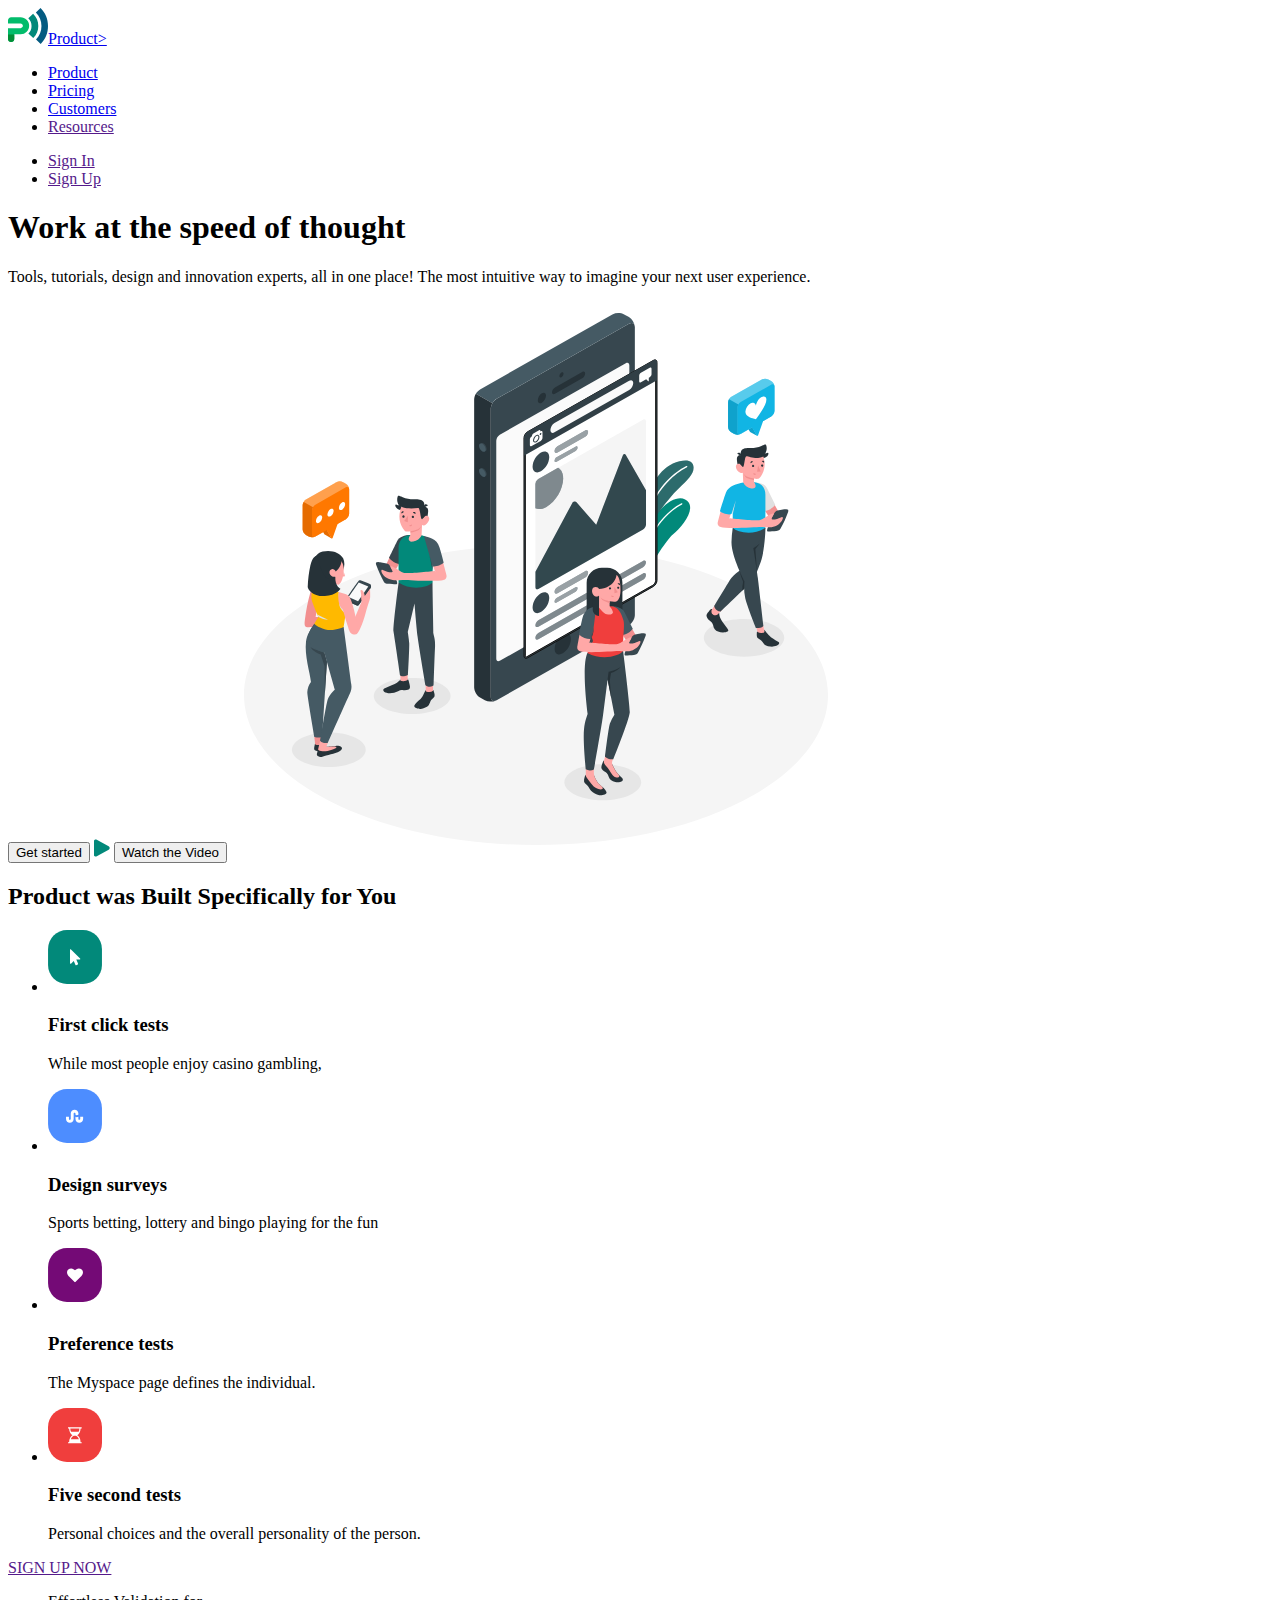
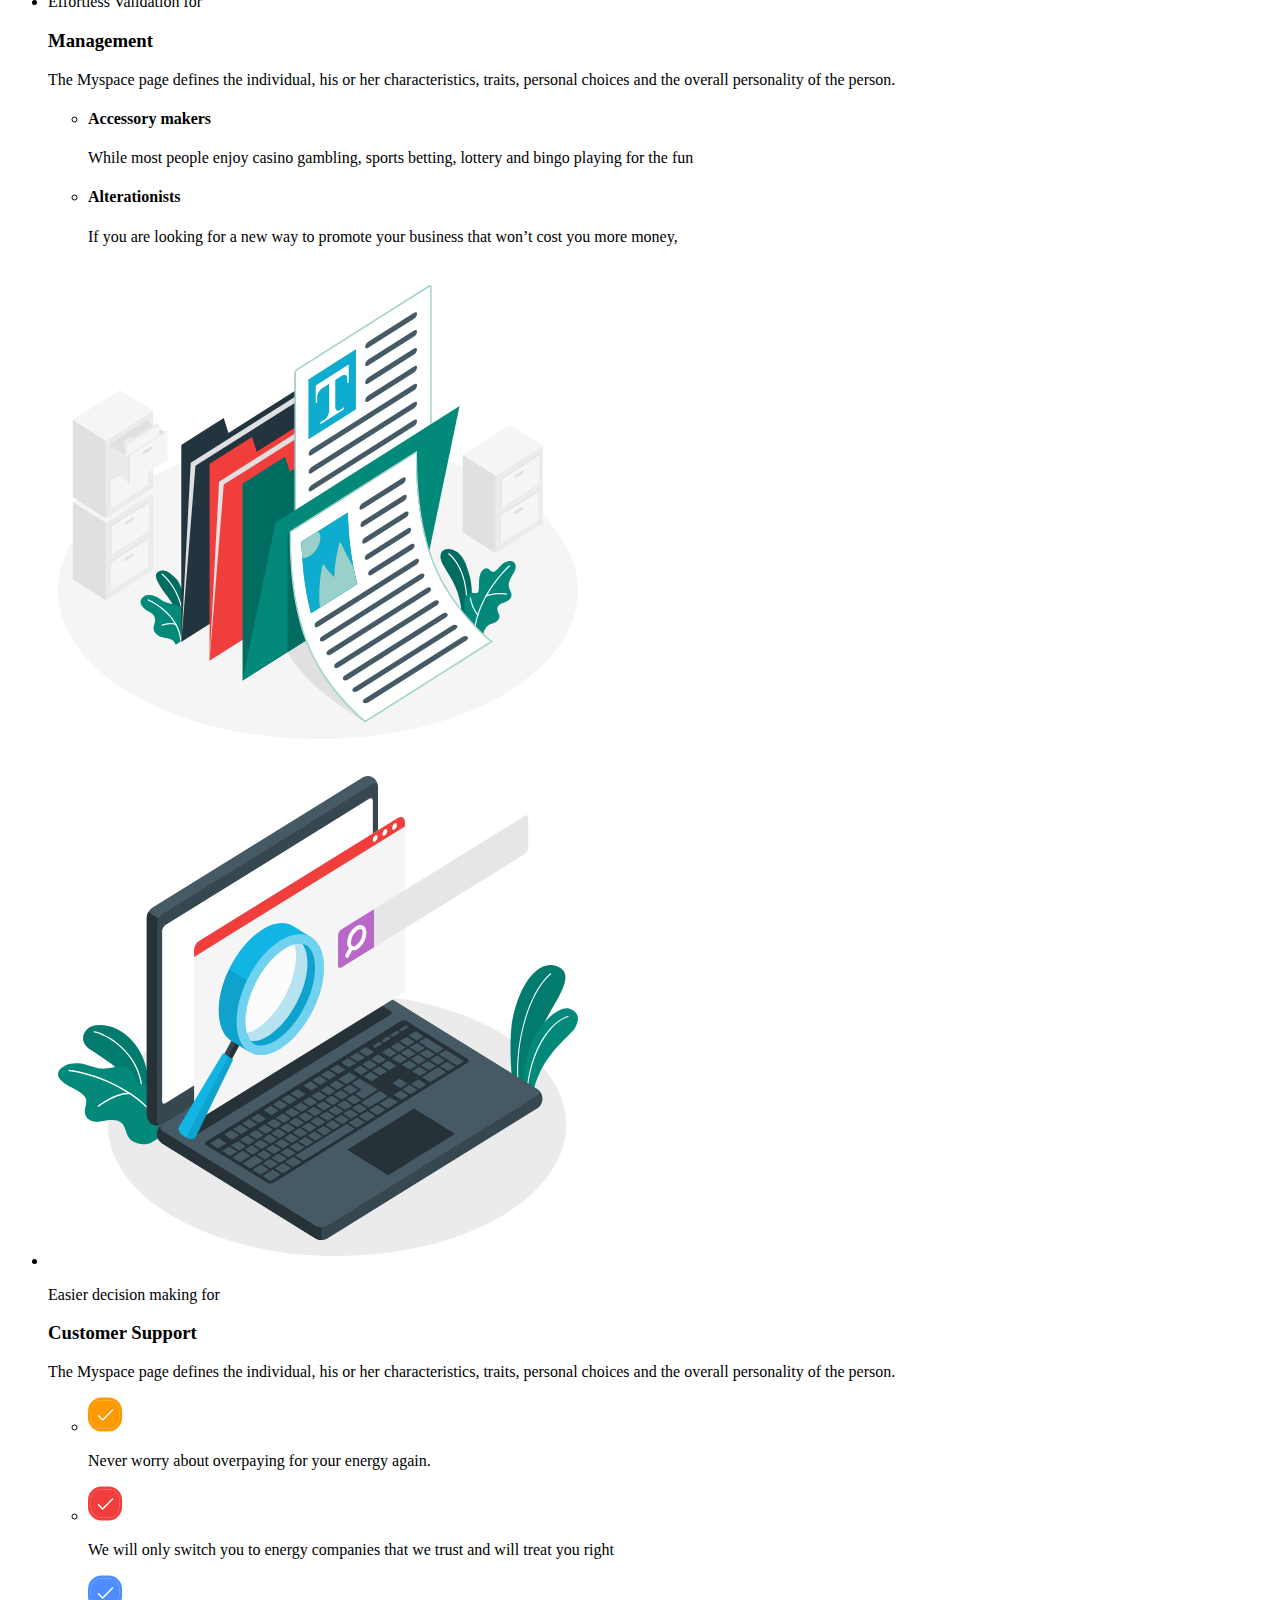
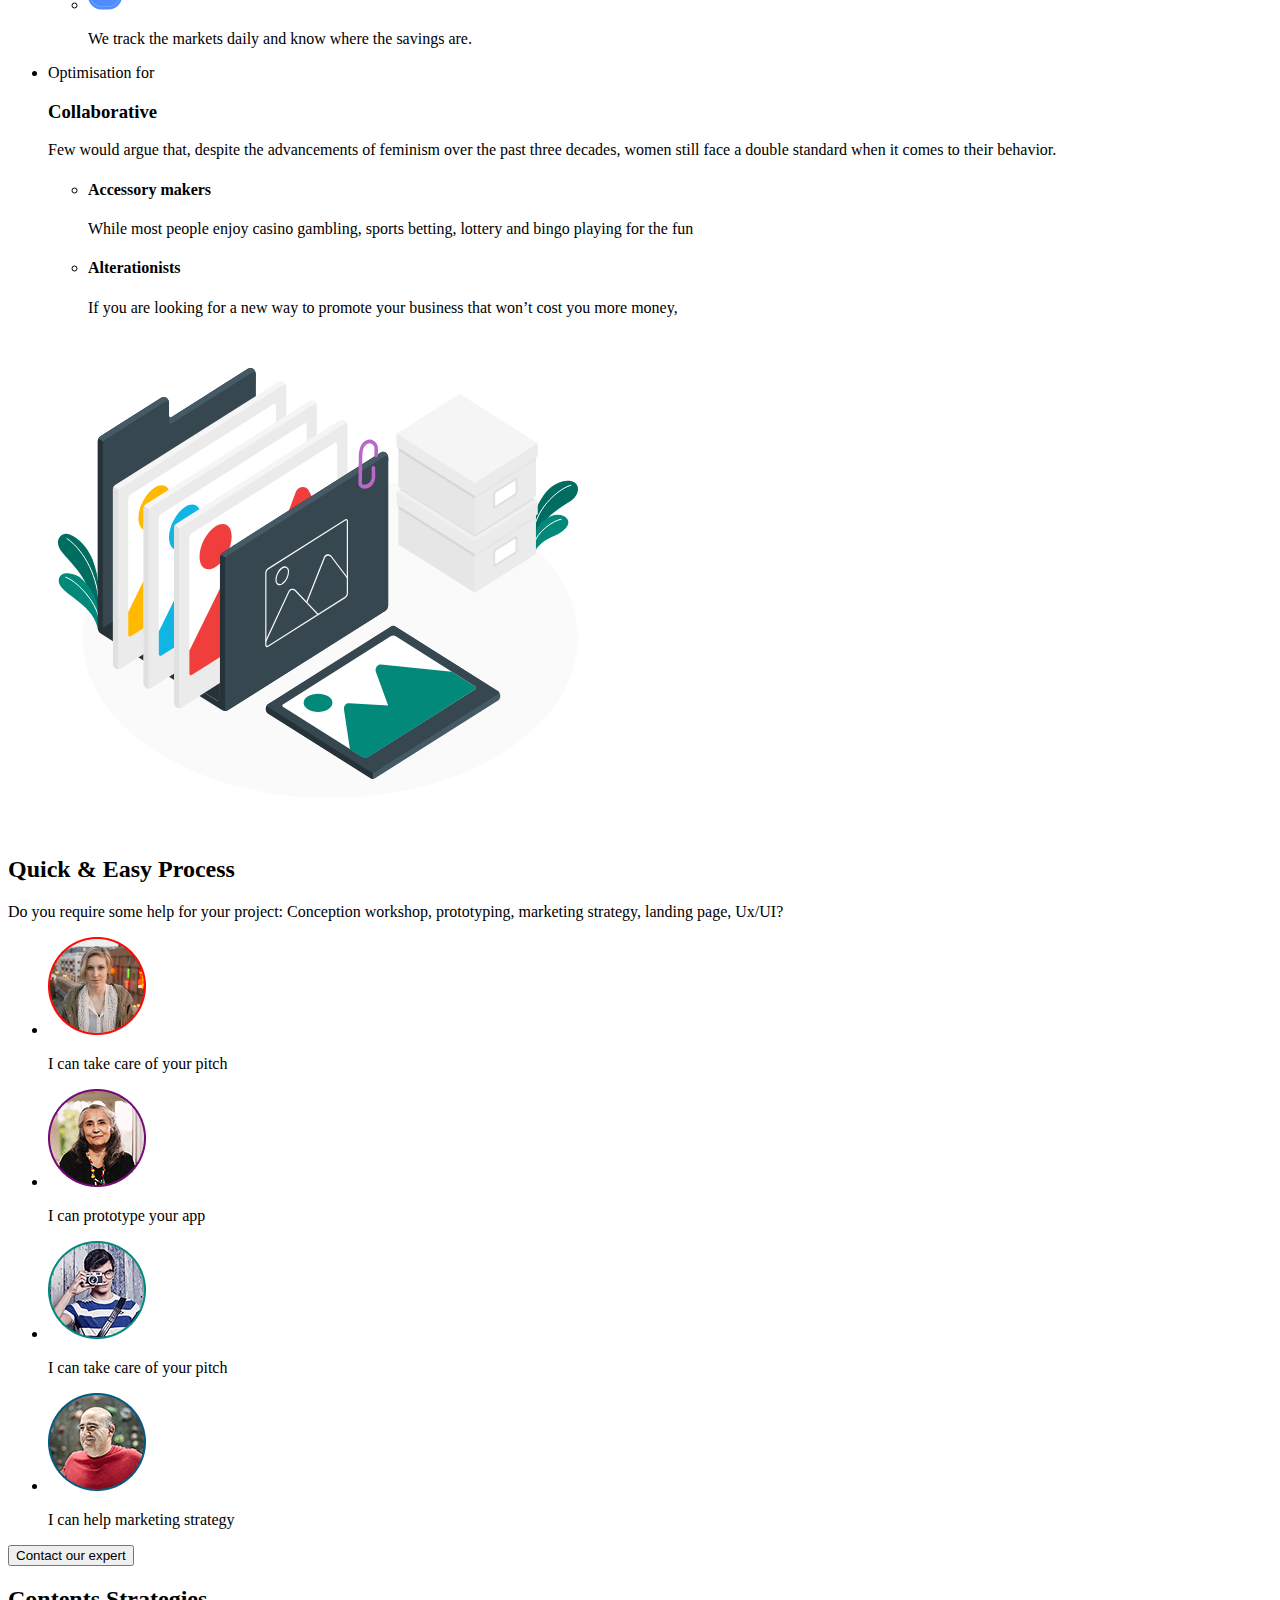
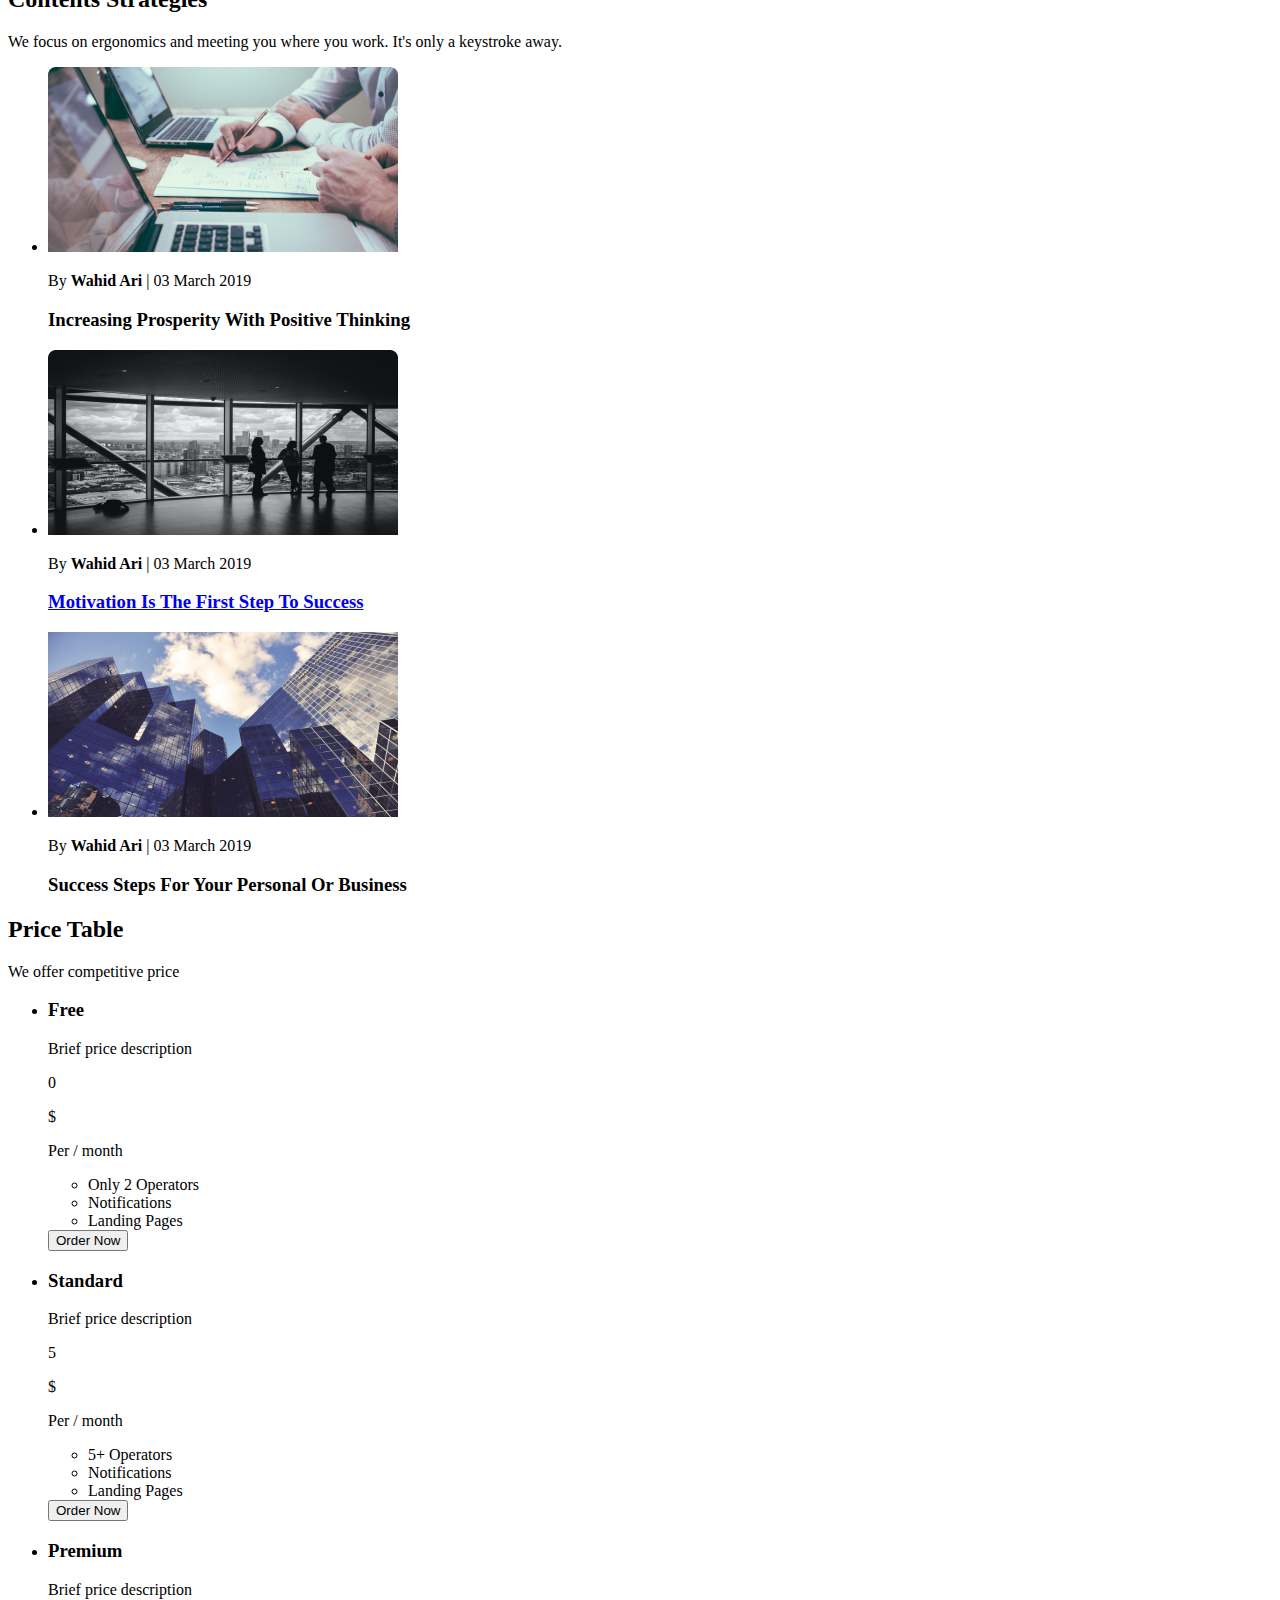
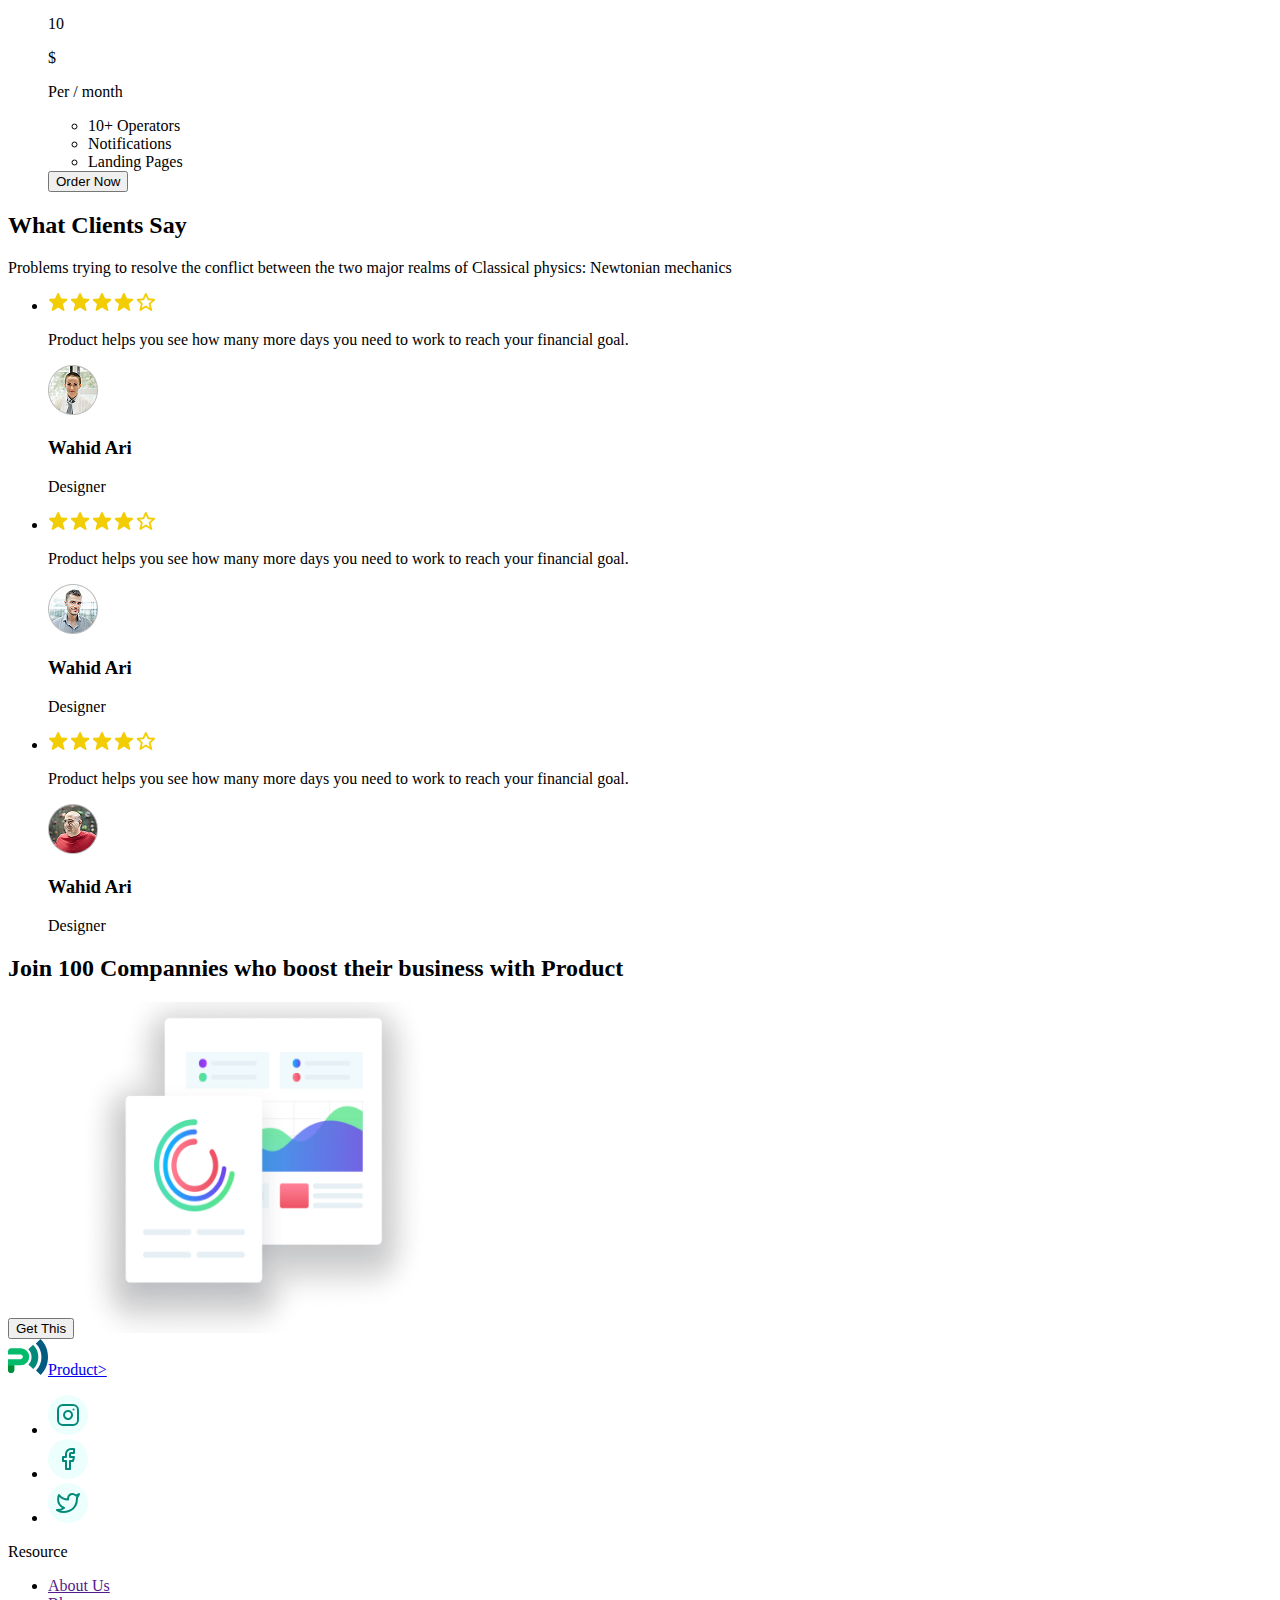
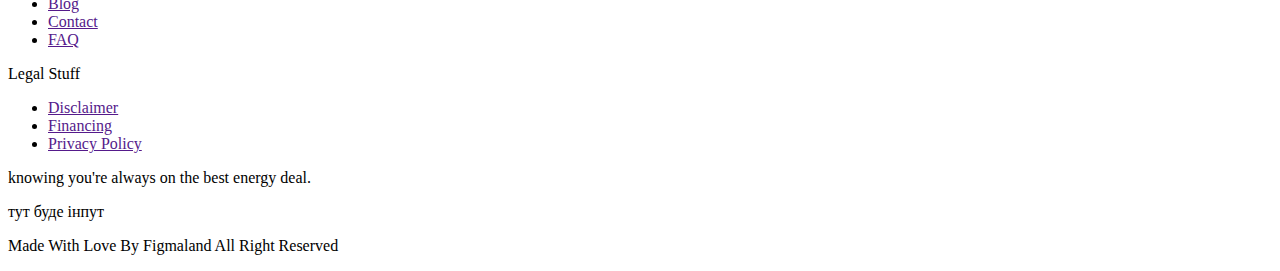
==== index.html @ ccc6833f "page 2" ====
<!DOCTYPE html>
<html lang="en">
<head>
    <meta charset="UTF-8">
    <meta name="viewport" content="width=device-width, initial-scale=1.0">
    <title>Business promotion - Product</title>
</head>
<body>
    <header>
        <nav>
            <a href="index.html">
                <img src="./logo/logo.svg" alt="logo" width="40" height="36">Product>
            </a>
            <ul>
                <li><a href="index.html">Product</a></li>
                <li><a href="./pricing.html" target="_blank">Pricing</a></li>
                <li><a href="./customers.html" target="_blank">Customers</a></li>
                <li><a href="">Resources</a></li>
            </ul>
            
        </nav>
        <ul>
            <li><a href="">Sign In</a></li>
            <li><a href="">Sign Up</a></li>
        </ul>
    </header>

    <main>
        <!--#region section 1 hero -->
        <section>
            <h1 class="page-title">Work at the speed of thought</h1>
            <p>Tools, tutorials, design and innovation experts, all in one place! The most intuitive way to imagine your next user experience.</p>
            <button>Get started</button>
            <img src="./logo/Triangle video.svg" alt="Triangle video">
            <button>Watch the Video</button>
            <img src="./images/hero-img.svg" alt="hero-img" width="610" height="555">
        </section>
        <!--#endregion section 1 hero -->

        <!--#region section 2 Product for you -->
        <section>
            <h2 class="section-title">Product was Built Specifically for You</h2>
            <ul>
                <li>
                    <img src="./logo/first click.svg" alt="first click logo" width="54" height="61.89">
                    <h3>First click tests</h3>
                    <p>While most people enjoy casino gambling,</p>
                </li>
                <li>
                    <img src="./logo/Design surveys.svg" alt="Design surveys logo" width="54" height="61.89">
                    <h3>Design surveys</h3>
                    <p>Sports betting, lottery and bingo playing for the fun</p>
                </li>
                <li>
                    <img src="./logo/Preference tests.svg" alt="Preference tests logo" width="54" height="61.89">
                    <h3>Preference tests</h3>
                    <p>The Myspace page defines the individual.</p>
                </li>
                <li>
                    <img src="./logo/Five second tests.svg" alt="Five second tests logo" width="54" height="54">
                    <h3>Five second tests</h3>
                    <p>Personal choices and the overall personality of the person.</p>
                </li>
            </ul>
            <a href="">SIGN UP NOW</a>
        </section>
        <!--#endregion section 2 Product for you -->

        <!--#region section 3 benefits -->
        <section>
            <h2 hidden>benefits</h2>
            <ul>
                <li>
                    <p>Effortless Validation for</p>
                    <h3 class="subsection-title">Management</h3>
                    <p>The Myspace page defines the individual, his or her characteristics, traits, personal choices and the overall
                    personality of the person.</p>
                    <ul>
                        <li>
                            <h4>Accessory makers</h4>
                            <p>While most people enjoy casino gambling, sports betting, lottery and bingo playing for the fun</p>
                        </li>
                        <li>
                            <h4>Alterationists</h4>
                            <p>If you are looking for a new way to promote your business that won’t cost you more money,</p>
                        </li>                        
                    </ul>               
                    
                    <img src="./images/management-img.svg" alt="management" width="540" height="500">
                </li>

                <li>
                    <img src="./images/support-img.svg" alt="support" width="540" height="500">
                    <p>Easier decision making for</p>
                    <h3 class="subsection-title">Customer Support</h3>
                    <p>The Myspace page defines the individual, his or her characteristics, traits, personal choices and the overall
                    personality of the person.</p>
                    <ul>
                        <li>
                            <img src="./logo/Rectangle yellow.svg" alt="point yellow" width="35" height="35">
                            <p>Never worry about overpaying for your energy again.</p>
                        </li>
                        <li>
                            <img src="./logo/Rectangle red.svg" alt="point red" width="35" height="35">
                            <p>We will only switch you to energy companies that we trust and will treat you right</p>
                        </li>
                        <li>
                            <img src="./logo/Rectangle blue.svg" alt="point blue" width="35" height="35">
                            <p>We track the markets daily and know where the savings are.</p>
                        </li>
                    </ul>

                </li>

                <li>
                    <p>Optimisation for</p>
                    <h3 class="subsection-title">Collaborative</h3>
                    <p>Few would argue that, despite the advancements of feminism over the past three decades, women still face a double
                    standard when it comes to their behavior.</p>
                    <ul>
                        <li>
                            <h4>Accessory makers</h4>
                            <p>While most people enjoy casino gambling, sports betting, lottery and bingo playing for the fun</p>
                        </li>
                        <li>
                            <h4>Alterationists</h4>
                            <p>If you are looking for a new way to promote your business that won’t cost you more money,</p>
                        </li>
                    </ul>
                    <img src="./images/collaboration-img.svg" alt="collaboration" width="540" height="500">
                </li>
            </ul>
        </section>
        <!--#endregion section 3 benefits -->

        <!--#region section 4 Quick & Easy Process -->         
        <section>
            <h2 class="section-title">Quick & Easy Process</h2>
            <p>Do you require some help for your project: Conception workshop, prototyping, marketing strategy, landing page, Ux/UI?</p>
            <ul>
                <li>
                    <img src="./images/avatar1.png" alt="avatar1" width="98" height="98">
                    <p>I can take care of your pitch</p>
                <li>
                    <img src="./images/avatar2.png" alt="avatar2" width="98" height="98">
                    <p>I can prototype your app</p>
                <li>
                    <img src="./images/avatar3.png" alt="avatar3" width="98" height="98">
                    <p>I can take care of your pitch</p>
                <li>
                    <img src="./images/avatar4.png" alt="avatar4" width="98" height="98">
                    <p>I can help marketing strategy</p>
            </ul>
            <button type="button">Contact our expert</button>
        </section>
        <!--#endregion section 4 Quick & Easy Process -->

        <!--#region section 5 Contents Strategies -->
        <section>
            <h2 class="section-title">Contents Strategies</h2>
            <p>We focus on ergonomics and meeting you where you work. It's only a keystroke away.</p>
            <ul>
                <li>
                    <img src="./images/Contents Strategies1.png" alt="Contents Strategies1" width="350" height="185">
                    <p>
                        By <b>Wahid Ari</b> | 03 March 2019
                    </p>
                    <h3>Increasing Prosperity With Positive Thinking</h3>
                </li>
                <li>
                    <img src="./images/Contents Strategies2.png" alt="Contents Strategies2" width="350" height="185">
                    <p>
                        By <b>Wahid Ari</b> | 03 March 2019
                    </p>
                    <h3><a href="#">Motivation Is The First Step To Success</a></h3>
                </li>
                <li>
                    <img src="./images/Contents Strategies3.png" alt="Contents Strategies3" width="350" height="185">
                    <p>
                        By <b>Wahid Ari</b> | 03 March 2019
                    </p>
                    <h3>Success Steps For Your Personal Or Business</h3>
                </li>
            </ul>
        </section>
        <!--#endregion section 5 Contents Strategies -->

        <!--#region section 6 Price Table -->
        <section>
            <h2 class="section-title">Price Table</h2>
            <p>We offer competitive price</p>
            <ul>
                <li>
                    <h3>Free</h3>
                    <p>Brief price description</p>
                    <div>
                        <p>0</p> <p>$</p> <p>Per / month</p>
                    </div>
                    <ul>
                        <li>Only 2 Operators</li>
                        <li>Notifications</li>
                        <li>Landing Pages</li>
                    </ul>
                    <button type="button">Order Now</button>
                </li>
                <li>
                    <h3>Standard</h3>
                    <p>Brief price description</p>
                    <div>
                        <p>5</p>
                        <p>$</p>
                        <p>Per / month</p>
                    </div>
                    <ul>
                        <li>5+ Operators</li>
                        <li>Notifications</li>
                        <li>Landing Pages</li>
                    </ul>
                    <button type="button">Order Now</button>
                </li>
                <li>
                    <h3>Premium</h3>
                    <p>Brief price description</p>
                    <div>
                        <p>10</p>
                        <p>$</p>
                        <p>Per / month</p>
                    </div>
                    <ul>
                        <li>10+ Operators</li>
                        <li>Notifications</li>
                        <li>Landing Pages</li>
                    </ul>
                    <button type="button">Order Now</button>
                </li>
            </ul>
        </section>
        <!--#endregion section 6 Price Table -->

        <!--#region section 7 What Clients Say -->
        <section>
            <h2 class="section-title">What Clients Say</h2>
            <p>Problems trying to resolve the conflict between the two major realms of Classical physics: Newtonian mechanics</p>
            <ul>
                <li>
                    <img src="./logo/stars.svg" alt="stars" width="108" height="18">
                    <p>Product helps you see how many more days you need to work to reach your financial goal.</p>
                    <img src="./images/client1.png" alt="client1" width="50" height="50">
                    <h3>Wahid Ari</h3>
                    <p>Designer</p>
                </li>
                <li>
                    <img src="./logo/stars.svg" alt="stars" width="108" height="18">
                    <p>Product helps you see how many more days you need to work to reach your financial goal.</p>
                    <img src="./images/client2.png" alt="client2" width="50" height="50">
                    <h3>Wahid Ari</h3>
                    <p>Designer</p>
                </li>
                <li>
                    <img src="./logo/stars.svg" alt="stars" width="108" height="18">
                    <p>Product helps you see how many more days you need to work to reach your financial goal.</p>
                    <img src="./images/client3.png" alt="client3" width="50" height="50">
                    <h3>Wahid Ari</h3>
                    <p>Designer</p>
                </li>
            </ul>
        </section>
        <!--#endregion section 7 What Clients Say -->

        <!--#region section 8 Join 100 Compannies -->
        <section>
            <h2 class="section-8-title">Join 100 Compannies who boost their business with Product</h2>
            <button type="button">Get This</button>
            <img src="./images/Join-100-Compannies.png" alt="Join-100-Compannies" width="351" height="331">
        </section>
        <!--#endregion section 8 Join 100 Compannies -->

    </main>
       
    <footer>
        <a href="index.html">
            <img src="./logo/logo.svg" alt="logo" width="40" height="36">Product>
        </a>
        <ul>
            <li><a href="https://www.instagram.com/" target="_blank" rel="nofollow noopen noreferrer" aria-level="instagram"><img src="./logo/insta.svg" alt="instagram"></a></li>
            <li><a href="https://www.facebook.com/" target="_blank" rel="nofollow noopen noreferrer" aria-level="facebook"><img src="./logo/fb.svg" alt="facebook"></a></li>
            <li><a href="https://x.com/" target="_blank" rel="nofollow noopen noreferrer" aria-level="twitter"><img src="./logo/twit.svg" alt="twitter"></a></li>
        </ul>
        <nav>
            <p>Resource</p>
            <ul>
                <li><a href="">About Us</a></li>
                <li><a href="">Blog</a></li>
                <li><a href="">Contact</a></li>
                <li><a href="">FAQ</a></li>
            </ul>
            <p>Legal Stuff</p>
            <ul>
                <li><a href="">Disclaimer</a></li>
                <li><a href="">Financing</a></li>
                <li><a href="">Privacy Policy</a></li>                
            </ul>
        </nav>
        <p>knowing you're always on the best energy deal.</p>
        <form action="">
            тут буде інпут
            
        </form>
        
        <p>Made With Love By Figmaland All Right Reserved</p>
    </footer>
</body>
</html>
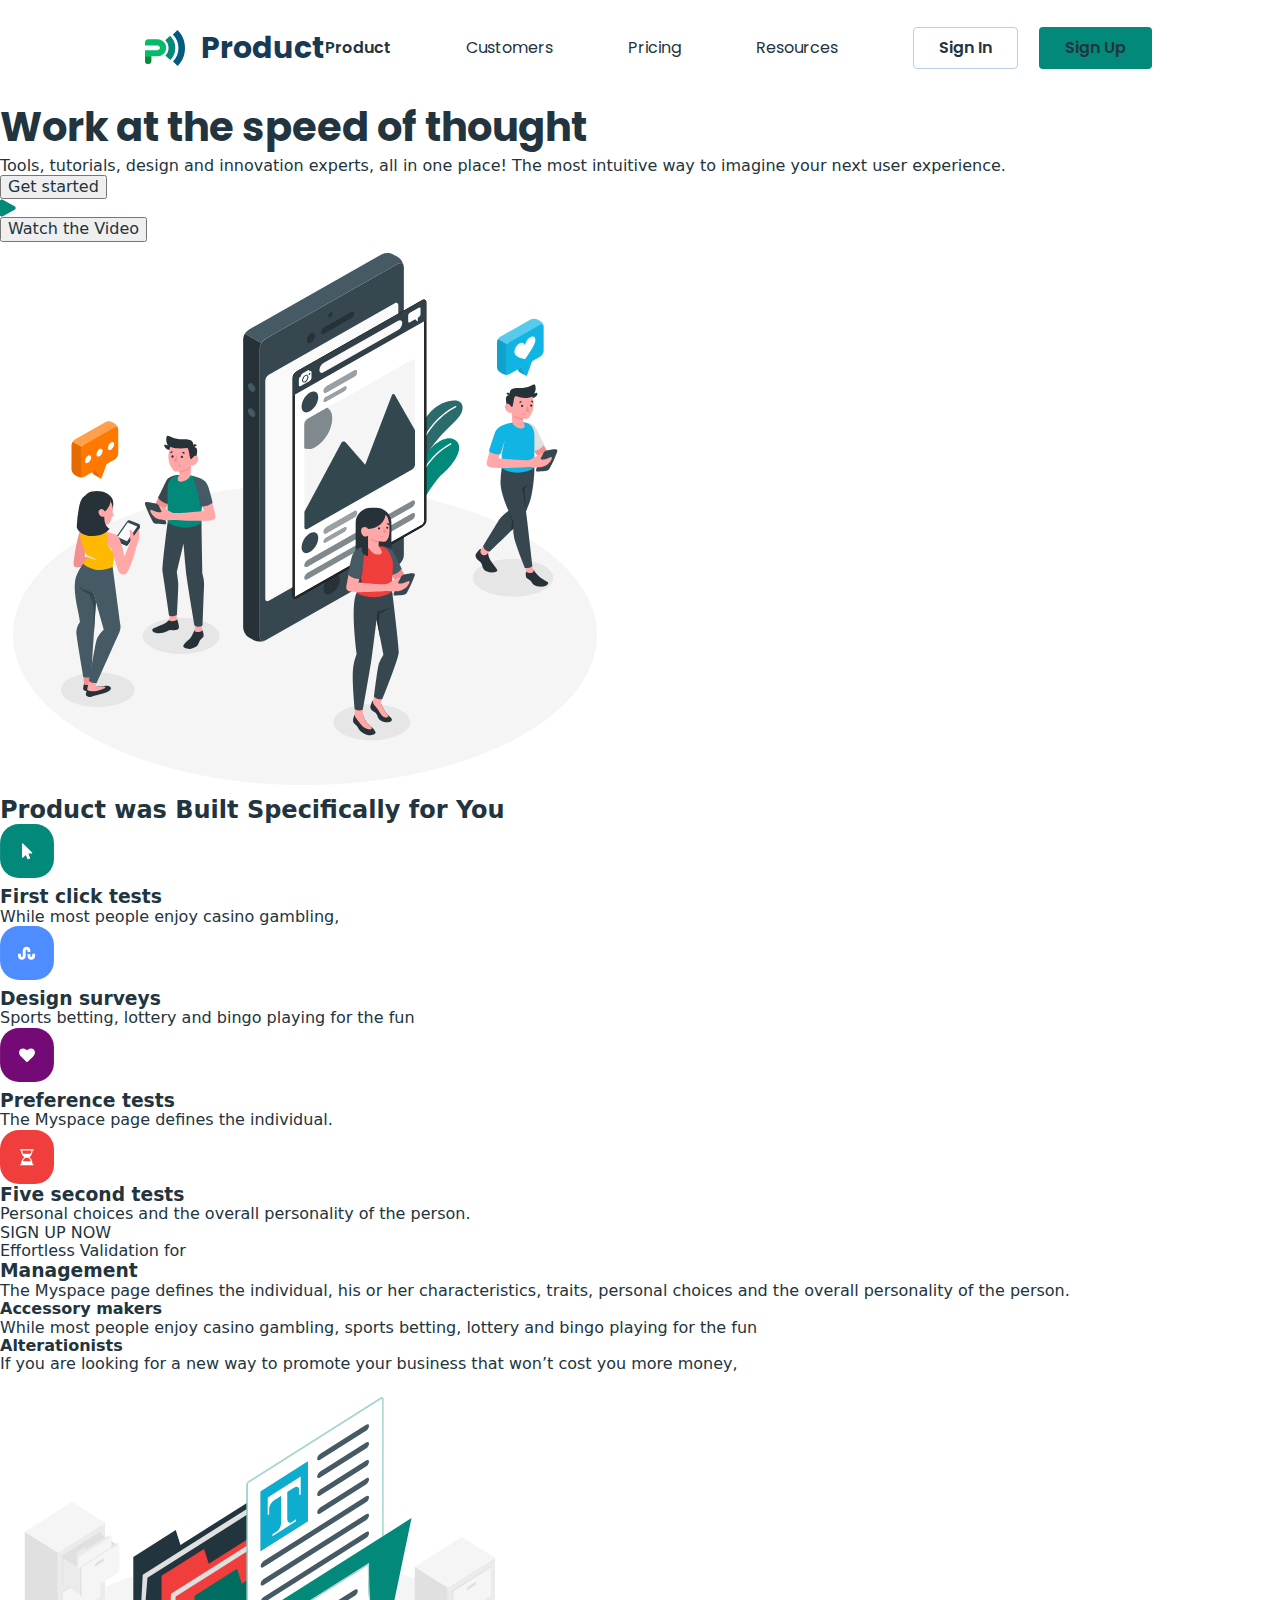
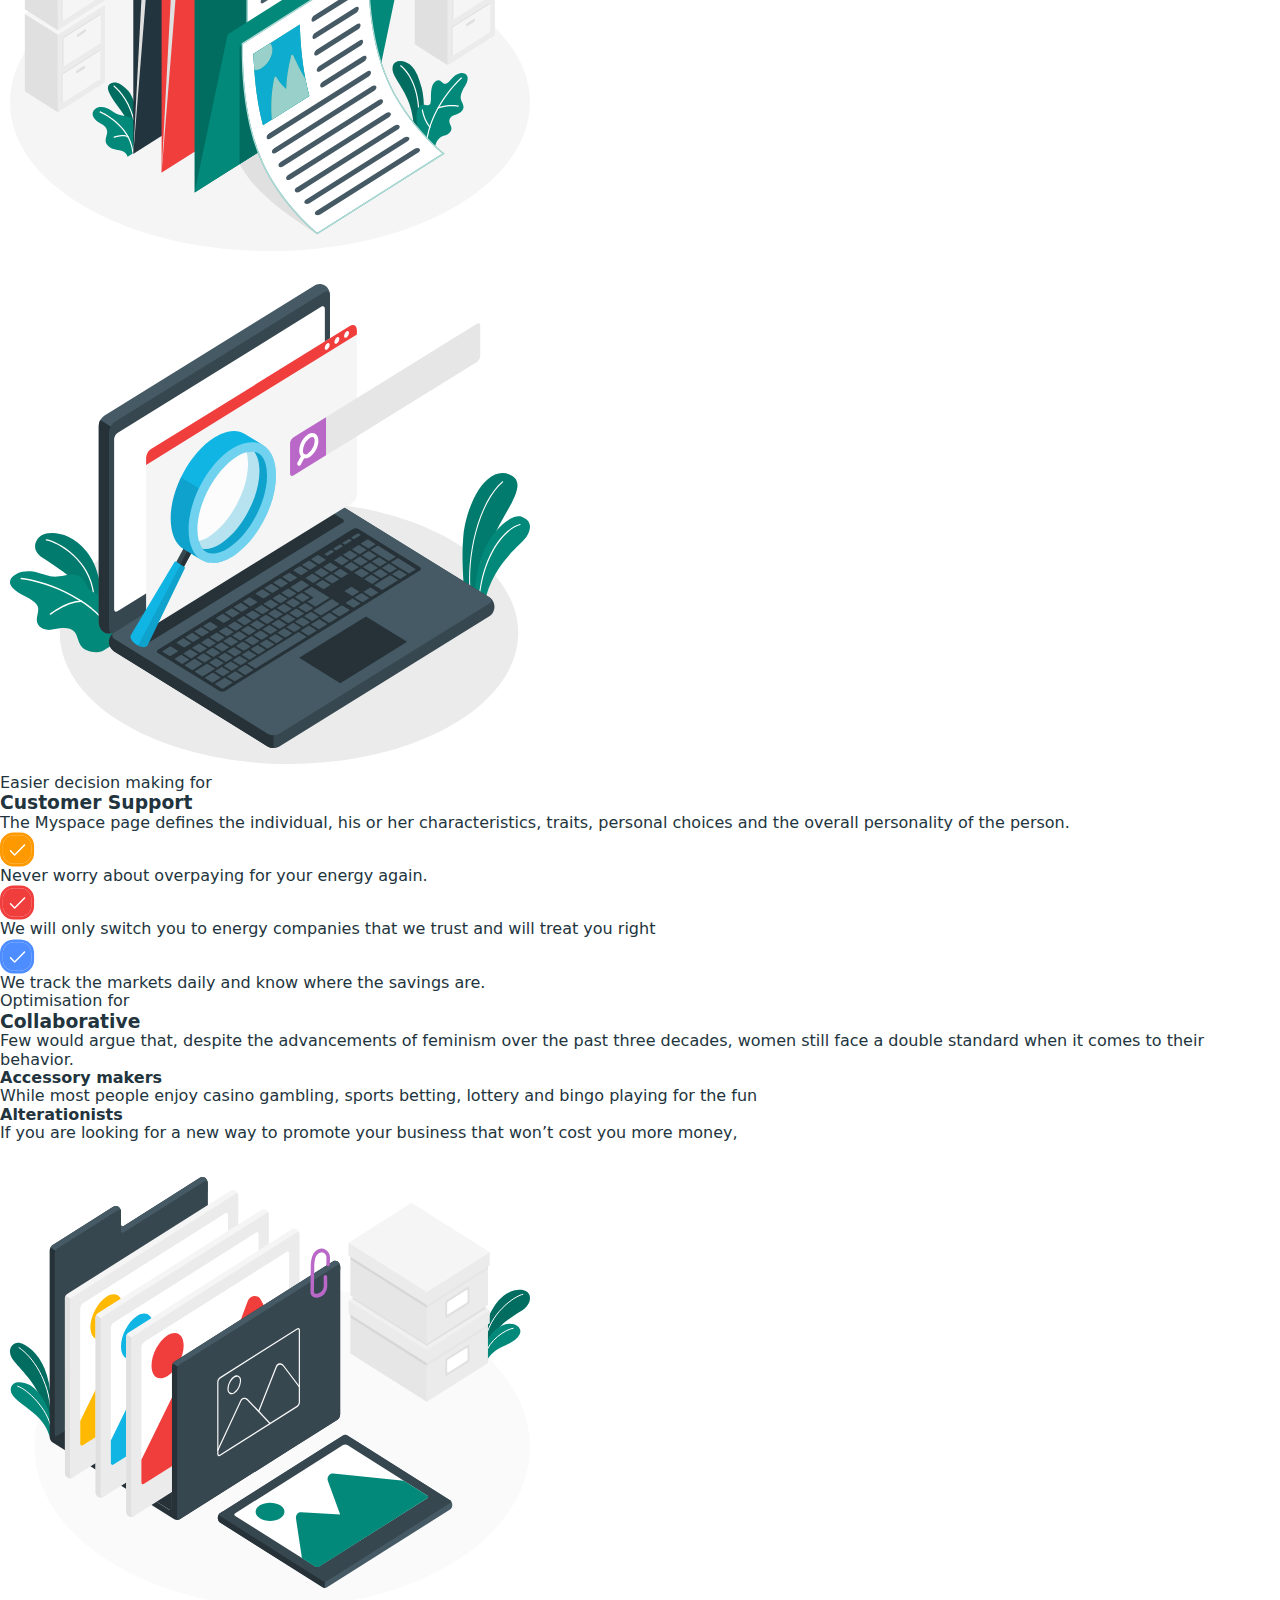
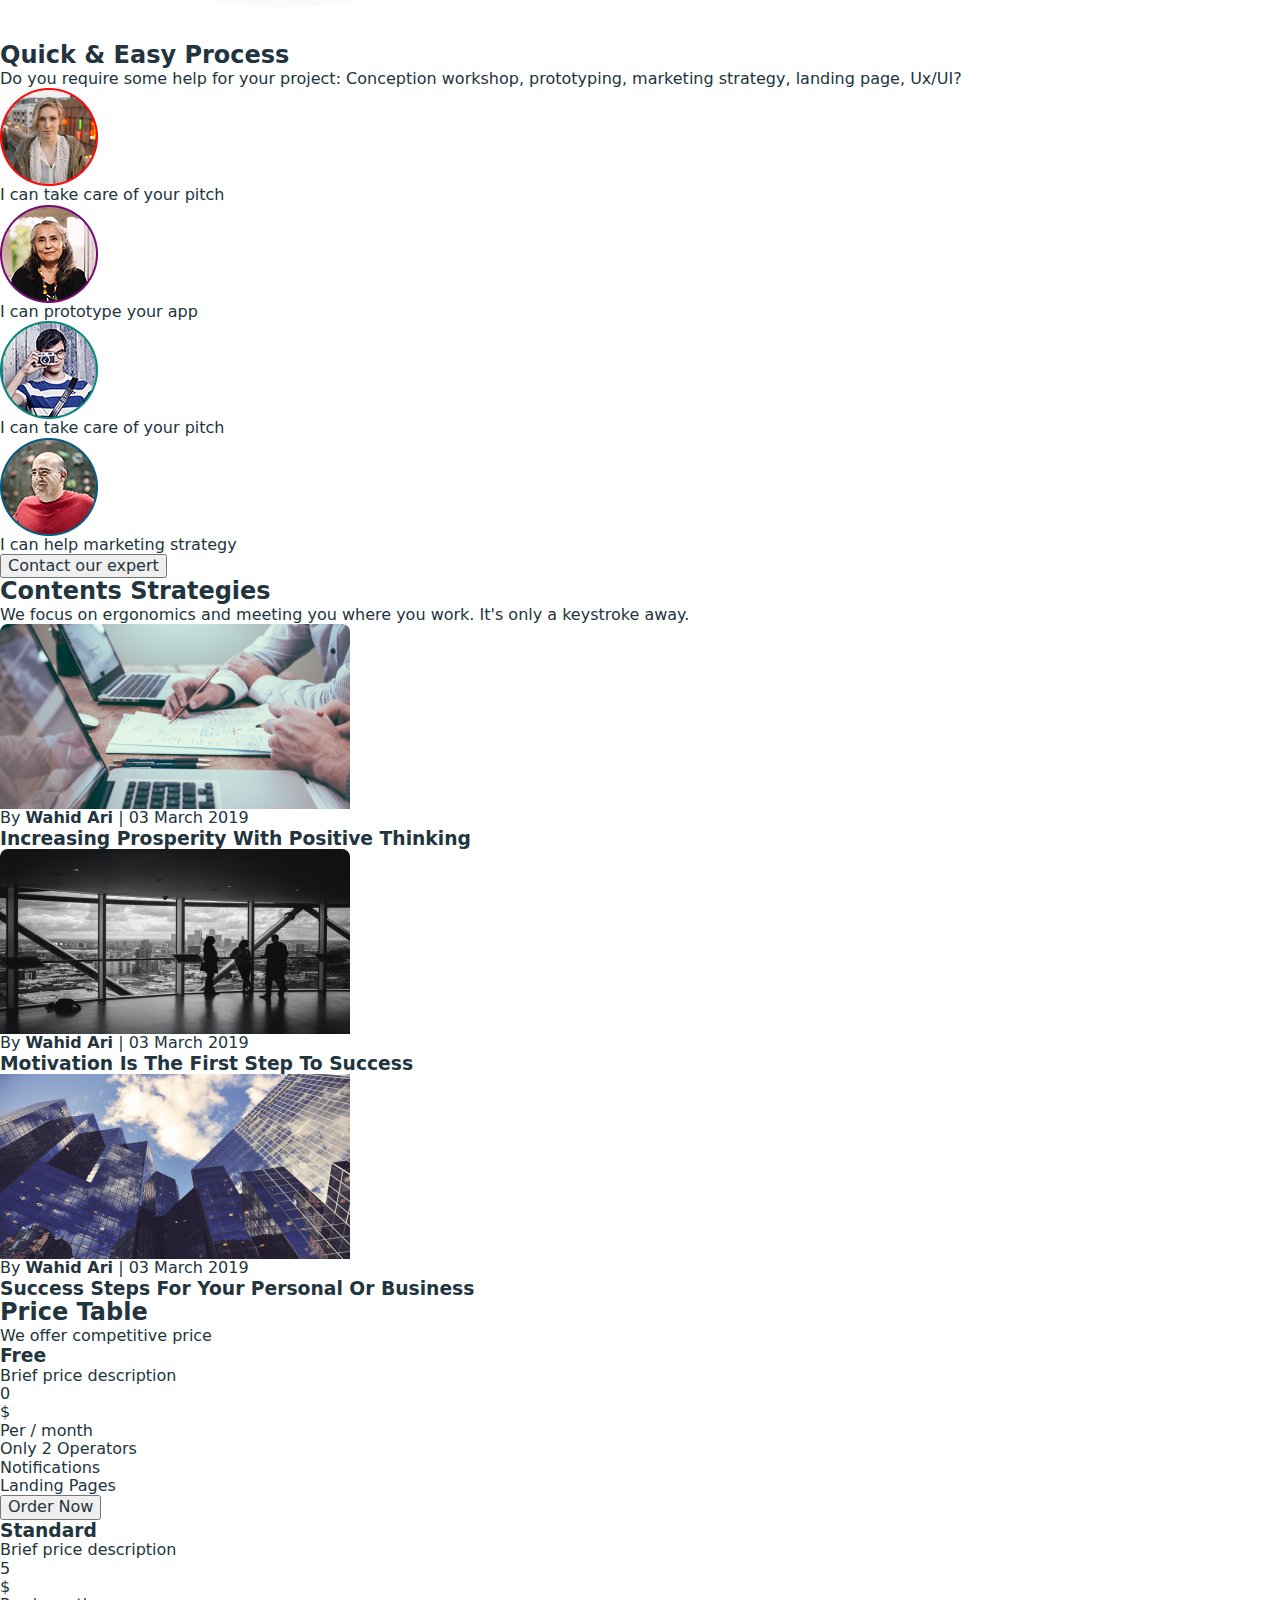
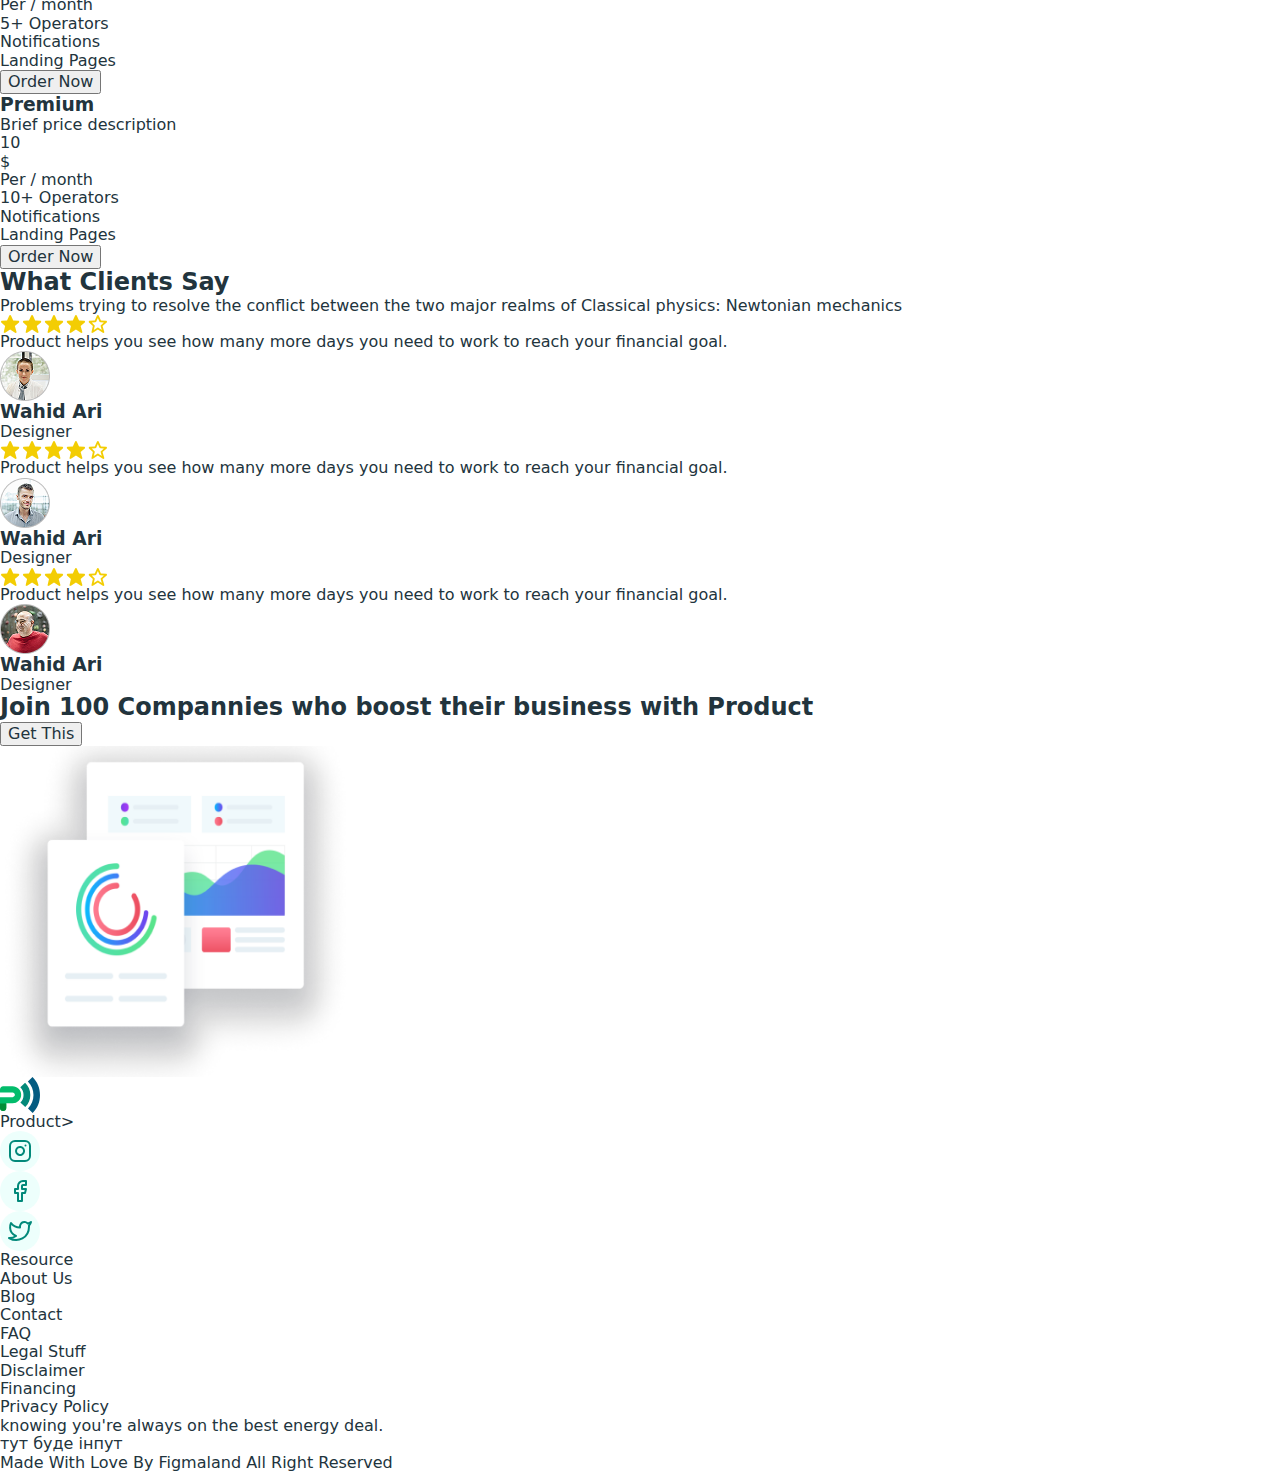
==== commit 3ddac136: "commit message" ====
--- a/index.html
+++ b/index.html
@@ -3,26 +3,38 @@
 <head>
     <meta charset="UTF-8">
     <meta name="viewport" content="width=device-width, initial-scale=1.0">
+    <link rel="preconnect" href="https://fonts.googleapis.com">
+    <link rel="preconnect" href="https://fonts.gstatic.com" crossorigin>
+    <link href="https://fonts.googleapis.com/css2?family=Asap+Condensed:ital,wght@0,200;0,300;0,400;0,500;0,600;0,700;0,800;0,900;1,200;1,300;1,400;1,500;1,600;1,700;1,800;1,900&family=Inter:ital,opsz,wght@0,14..32,100..900;1,14..32,100..900&family=Montserrat:ital,wght@0,100..900;1,100..900&family=Poppins:ital,wght@0,100;0,200;0,300;0,400;0,500;0,600;0,700;0,800;0,900;1,100;1,200;1,300;1,400;1,500;1,600;1,700;1,800;1,900&family=Roboto:ital,wght@0,100..900;1,100..900&display=swap" rel="stylesheet">
     <title>Business promotion - Product</title>
+    <link rel="stylesheet" href="https://cdnjs.cloudflare.com/ajax/libs/modern-normalize/3.0.1/modern-normalize.min.css">
+    <link rel="stylesheet" href="./css/styles.css">
 </head>
 <body>
-    <header>
-        <nav>
-            <a href="index.html">
-                <img src="./logo/logo.svg" alt="logo" width="40" height="36">Product>
-            </a>
-            <ul>
-                <li><a href="index.html">Product</a></li>
-                <li><a href="./pricing.html" target="_blank">Pricing</a></li>
-                <li><a href="./customers.html" target="_blank">Customers</a></li>
-                <li><a href="">Resources</a></li>
-            </ul>
-            
-        </nav>
-        <ul>
-            <li><a href="">Sign In</a></li>
-            <li><a href="">Sign Up</a></li>
-        </ul>
+    <header class="header">
+        <div class="container">
+            <div class="header-logo-cont">
+                <a href="index.html"><img src="./logo/logo.svg" alt="logo" width="40" height="36"></a>
+                <a class="logo" href="index.html">Product</a>
+            </div>
+            <div class="header-nav">
+                <nav>                
+                    <ul class="nav-list">
+                        <li class="nav-item"><a href="index.html">Product</a></li>                        
+                        <li class="nav-item"><a href="./customers.html" target="_blank">Customers</a></li>
+                        <li class="nav-item"><a href="./pricing.html" target="_blank">Pricing</a></li>
+                        <li class="nav-item"><a href="">Resources</a></li>
+                    </ul>
+                </nav>
+                
+                <ul class="header-sign">
+                    <li class="sign-in"><a href="">Sign In</a></li>
+                    <li class="sign-up"><a href="">Sign Up</a></li>
+                </ul>
+            </div>
+        </div>
+        
+        
     </header>
 
     <main>
--- a/css/styles.css
+++ b/css/styles.css
@@ -0,0 +1,104 @@
+* {
+    box-sizing: border-box; 
+    color: #22343d;/*без цього весь текст крім лого кольору #551A8B*/
+}
+:root {
+    --primary-color: #22343d;
+    --secondary-color: #173a56;
+    --light-color: #ffffff;
+}
+h1, h2, h3, h4, h5, h6, p {	margin: 0;}
+
+ul, ol {
+	margin: 0;
+	padding: 0;
+    list-style-type: none; }
+
+a { text-decoration: none; }
+img {display: block;}
+
+.container, 
+.header-nav, 
+.logo, 
+.nav-list, 
+.header-sign,
+.header-logo-cont {
+    display: flex;
+    flex-direction: row;
+    align-items: center;
+}
+
+.container {
+    padding: 22px 145px;
+    width: 100%;
+    justify-content: space-between;
+}
+
+.logo {
+    font-family: "Poppins", sans-serif;
+    font-weight: 700;
+    font-size: 30px;   
+    line-height: 1.75; 
+    color: var(--secondary-color);  
+    margin-left: 16px;    
+    /* line-height: 93%; що це означає в фігмі?*/
+}
+
+.container {
+    justify-content: space-between;
+}
+
+.nav-item {
+    gap: 30px;
+    margin-right: 75px;
+    font-family: "Poppins", sans-serif;
+    font-weight: 400;
+    font-size: 16px;
+    line-height: 1.75; 
+    color: var(--primary-color);
+}
+
+.nav-item:first-child {
+    font-weight: 600;/*вага міняється в залежності 
+    від відкритої сторінки (на другій - жирний Customers, 
+    на третій - Pricing)*/
+}
+
+.header-sign {
+    gap: 21px;
+}
+
+.sign-in {
+    font-family: "Poppins", sans-serif;
+    font-weight: 600;
+    font-size: 16px;
+    text-align: center;
+    color: var(--secondary-color);
+    width: 105px;
+    height: 42px;
+    border: 1px solid #BCD0E5;
+    border-radius: 4px;
+    align-content: center;
+}
+
+.sign-up {
+    font-family: "Poppins", sans-serif;
+    font-weight: 600;
+    font-size: 16px;
+    color: var(--light-color);/*правило не працює*/
+    text-align: center;
+    width: 113px;
+    height: 42px;
+    border-radius: 4px;
+    align-content: center;
+    background-color: #02897A;   
+}
+
+.page-title {
+    font-family: "Poppins", sans-serif;
+    font-weight: 700;
+    font-size: 40px;
+    line-height: 150%;
+    color: #22343d;            
+}
+
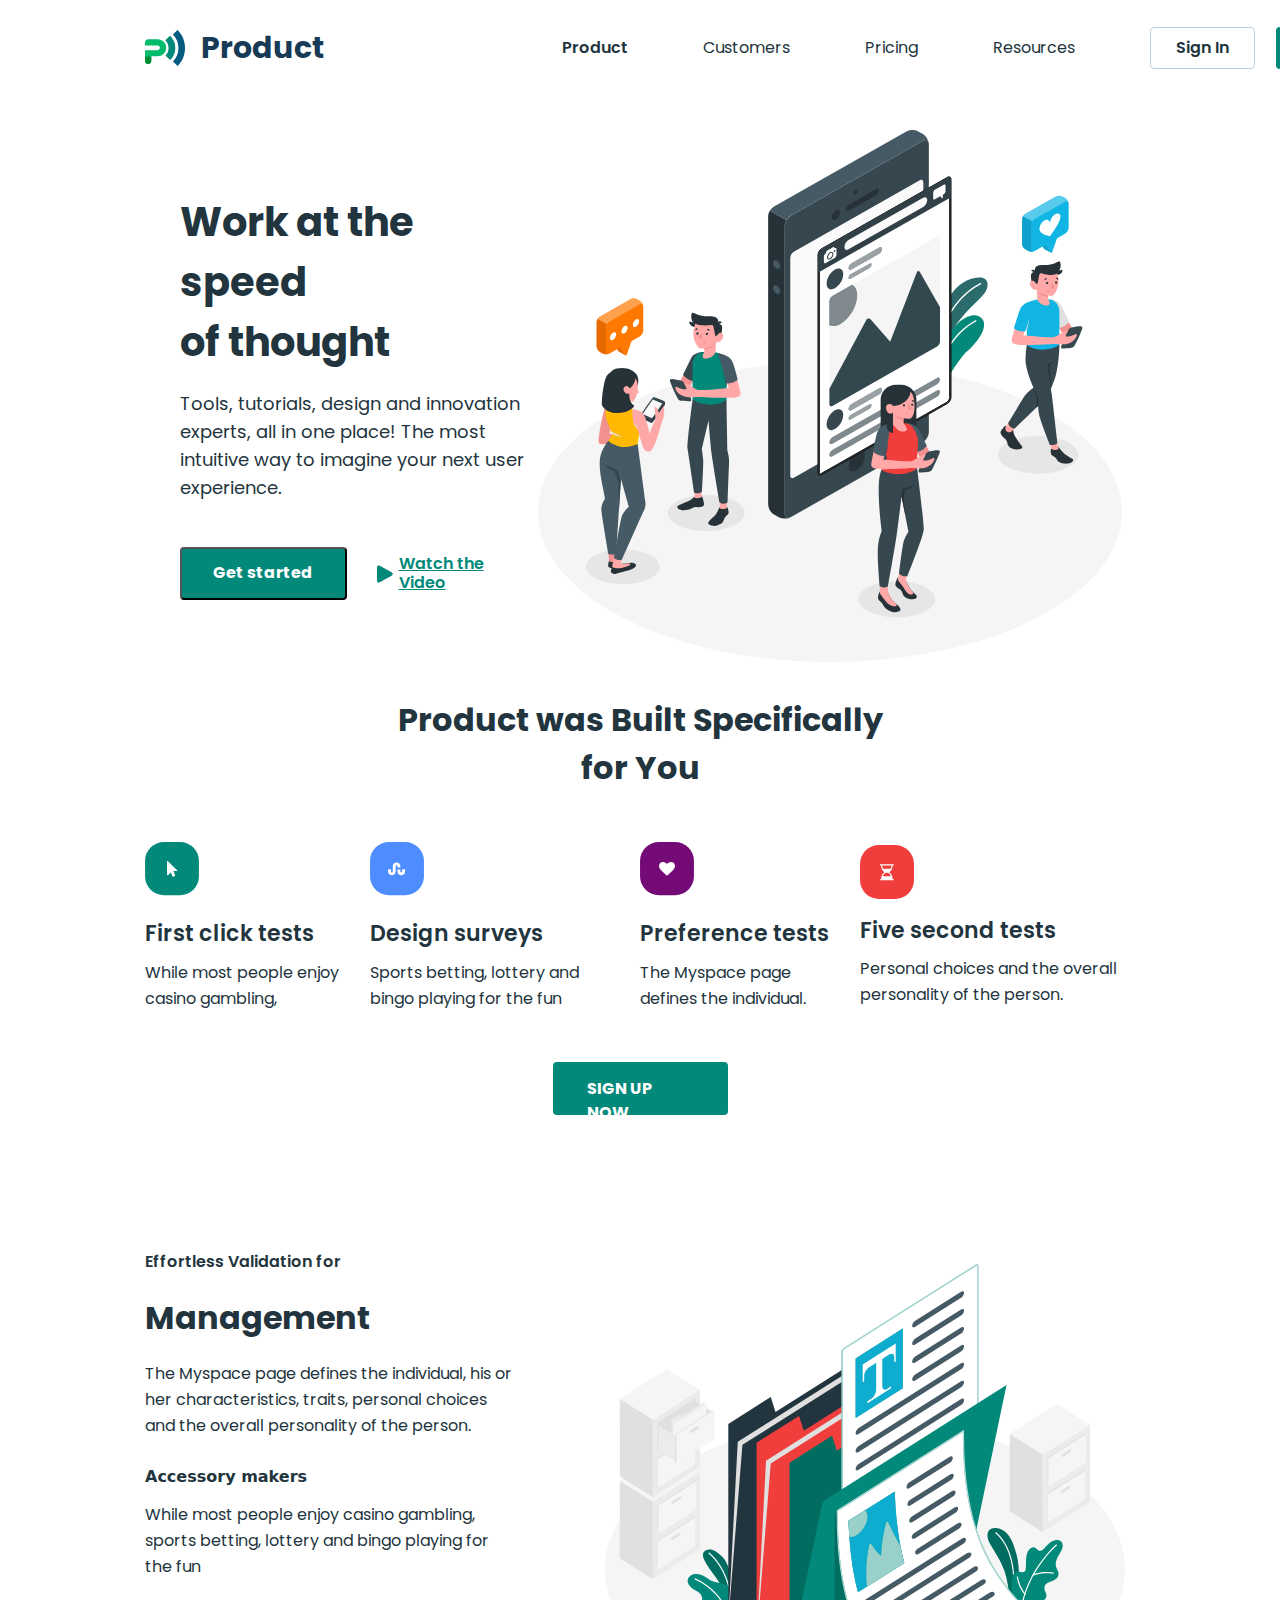
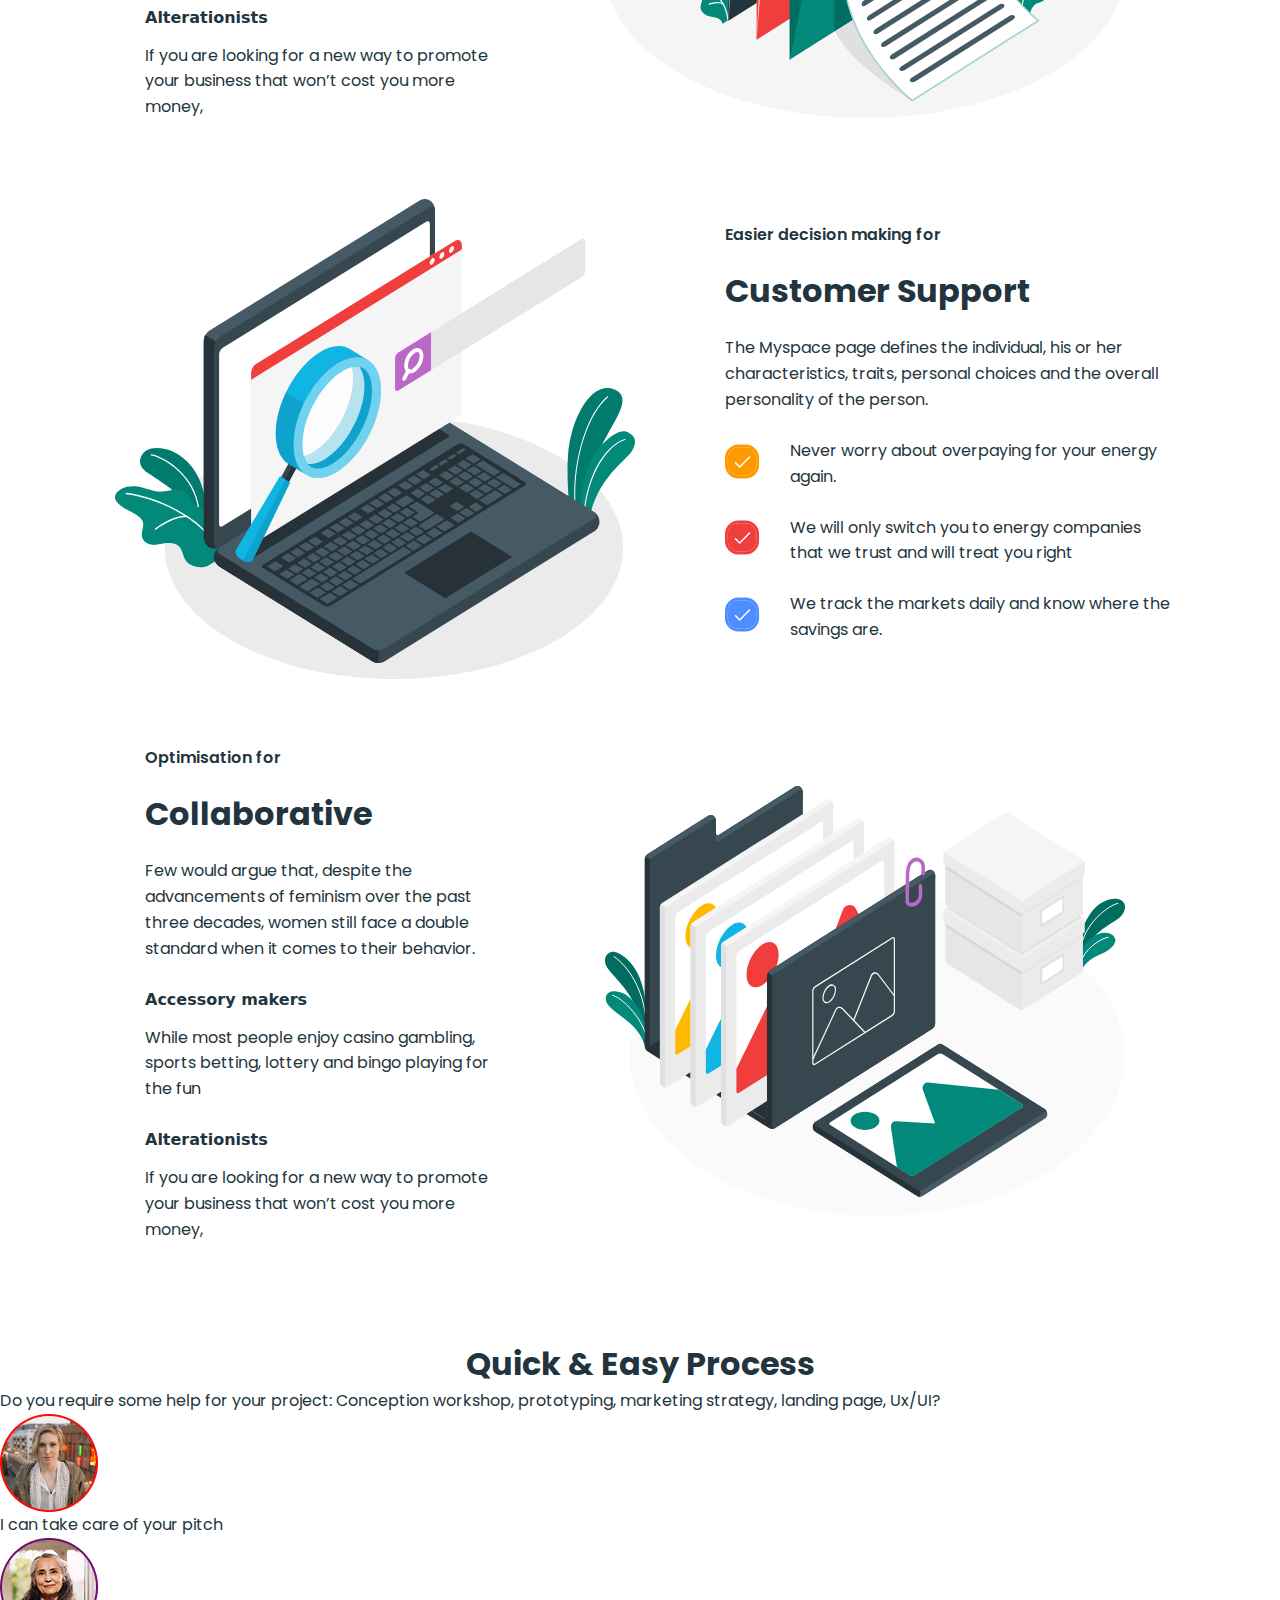
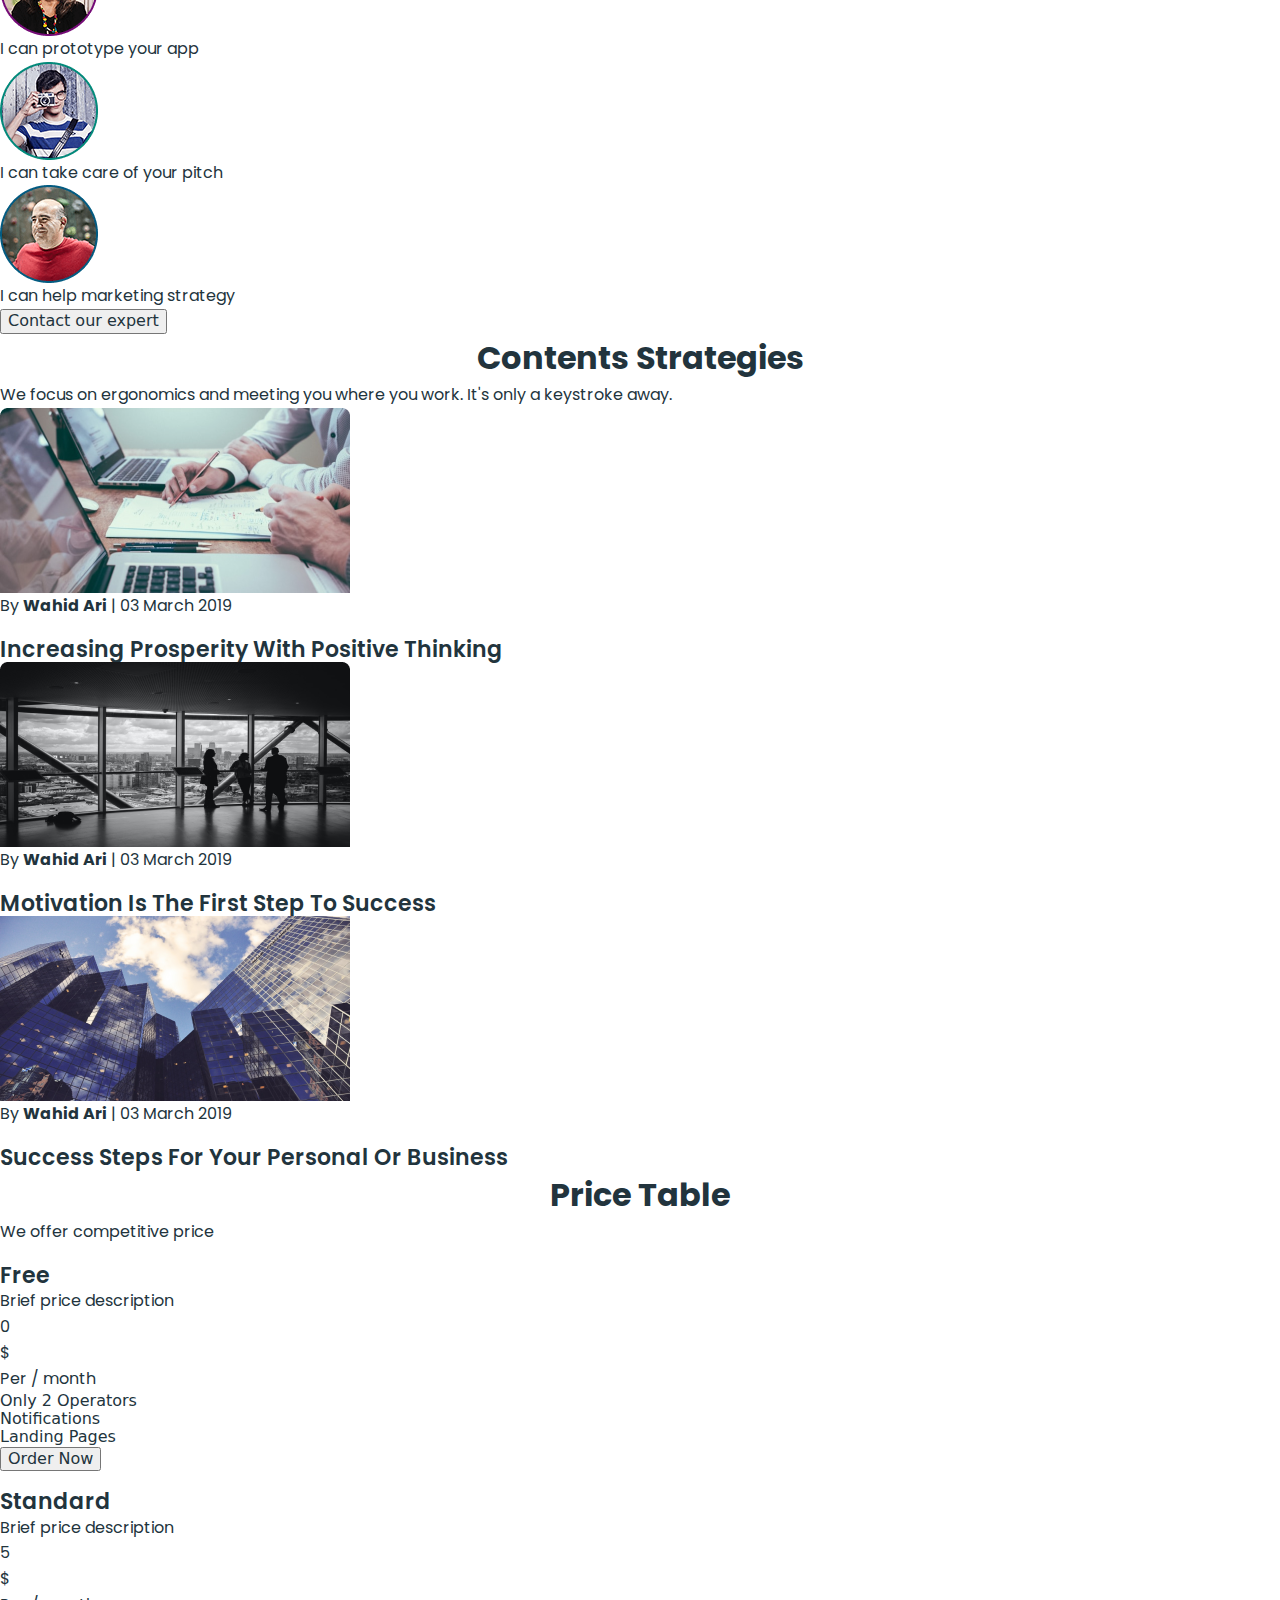
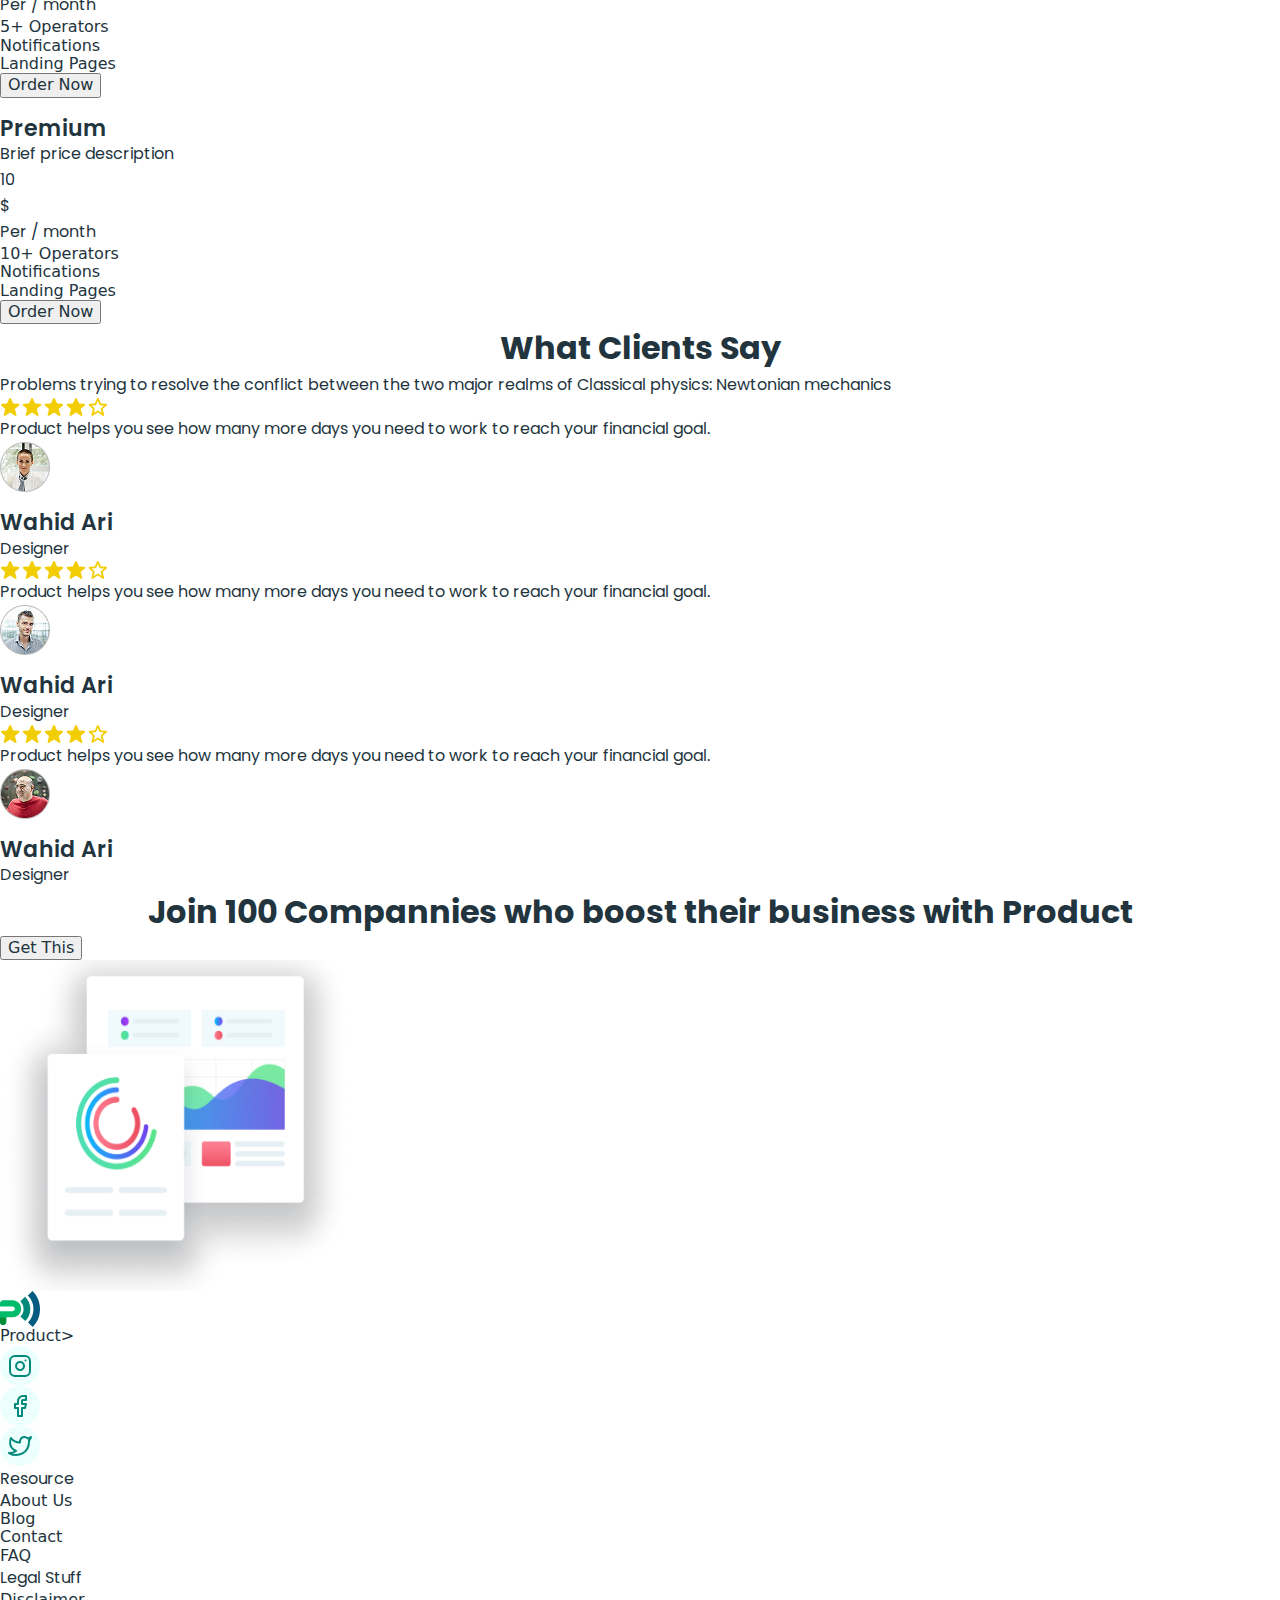
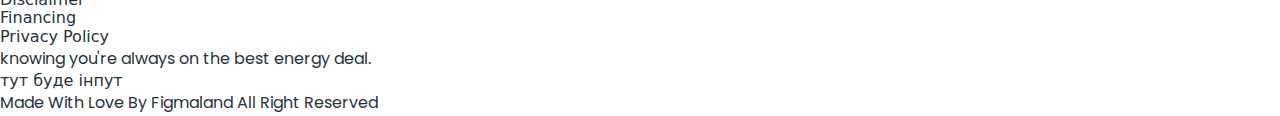
==== commit 68e62aaa: "section 3" ====
--- a/index.html
+++ b/index.html
@@ -32,114 +32,132 @@
                     <li class="sign-up"><a href="">Sign Up</a></li>
                 </ul>
             </div>
-        </div>
-        
-        
+        </div>        
     </header>
 
     <main>
         <!--#region section 1 hero -->
-        <section>
-            <h1 class="page-title">Work at the speed of thought</h1>
-            <p>Tools, tutorials, design and innovation experts, all in one place! The most intuitive way to imagine your next user experience.</p>
-            <button>Get started</button>
-            <img src="./logo/Triangle video.svg" alt="Triangle video">
-            <button>Watch the Video</button>
-            <img src="./images/hero-img.svg" alt="hero-img" width="610" height="555">
+        <section class="section-hero">
+            <div class="container">
+                <div class="container-title">
+                    <h1 class="page-title">Work at the speed <br>of thought</h1>
+                    <p class="main-text">Tools, tutorials, design and innovation experts, all in one place! The most intuitive way to imagine your next user experience.</p>
+                    <div class="section-hero-buttons">
+                        <button type="button" class="button-start">Get started</button>
+                        <img class="logo-video" src="./logo/Triangle video.svg" alt="Triangle video">
+                        <a class="link-video" href="/">Watch the Video</a>                        
+                    </div>
+                </div>
+                <div class="section-hero-img"><img src="./images/hero-img.svg" alt="hero-img" width="610" height="555"></div>
+            </div>
         </section>
         <!--#endregion section 1 hero -->
 
         <!--#region section 2 Product for you -->
-        <section>
-            <h2 class="section-title">Product was Built Specifically for You</h2>
-            <ul>
-                <li>
-                    <img src="./logo/first click.svg" alt="first click logo" width="54" height="61.89">
-                    <h3>First click tests</h3>
-                    <p>While most people enjoy casino gambling,</p>
-                </li>
-                <li>
-                    <img src="./logo/Design surveys.svg" alt="Design surveys logo" width="54" height="61.89">
-                    <h3>Design surveys</h3>
-                    <p>Sports betting, lottery and bingo playing for the fun</p>
-                </li>
-                <li>
-                    <img src="./logo/Preference tests.svg" alt="Preference tests logo" width="54" height="61.89">
-                    <h3>Preference tests</h3>
-                    <p>The Myspace page defines the individual.</p>
-                </li>
-                <li>
-                    <img src="./logo/Five second tests.svg" alt="Five second tests logo" width="54" height="54">
-                    <h3>Five second tests</h3>
-                    <p>Personal choices and the overall personality of the person.</p>
-                </li>
-            </ul>
-            <a href="">SIGN UP NOW</a>
+        <section class="section-product">
+            <div class="container">
+                <h2 class="section-title">Product was Built Specifically <br>for You</h2>
+                <ul class="product-list">
+                    <li class="product-item">
+                        <img src="./logo/first click.svg" alt="first click logo" width="54" height="61.89">
+                        <h3 class="section-subtitle">First click tests</h3>
+                        <p>While most people enjoy casino gambling,</p>
+                    </li>
+                    <li class="product-item">
+                        <img src="./logo/Design surveys.svg" alt="Design surveys logo" width="54" height="61.89">
+                        <h3 class="section-subtitle">Design surveys</h3>
+                        <p>Sports betting, lottery and bingo playing for the fun</p>
+                    </li>
+                    <li class="product-item">
+                        <img src="./logo/Preference tests.svg" alt="Preference tests logo" width="54" height="61.89">
+                        <h3 class="section-subtitle">Preference tests</h3>
+                        <p>The Myspace page defines the individual.</p>
+                    </li>
+                    <li class="product-item">
+                        <img src="./logo/Five second tests.svg" alt="Five second tests logo" width="54" height="54">
+                        <h3 class="section-subtitle">Five second tests</h3>
+                        <p>Personal choices and the overall personality of the person.</p>
+                    </li>
+                </ul>
+                <a class="button-product" href="">SIGN UP NOW</a>
+            </div>
         </section>
         <!--#endregion section 2 Product for you -->
 
         <!--#region section 3 benefits -->
-        <section>
+        <section class="section-benefits">
             <h2 hidden>benefits</h2>
             <ul>
-                <li>
-                    <p>Effortless Validation for</p>
-                    <h3 class="subsection-title">Management</h3>
-                    <p>The Myspace page defines the individual, his or her characteristics, traits, personal choices and the overall
-                    personality of the person.</p>
-                    <ul>
-                        <li>
-                            <h4>Accessory makers</h4>
-                            <p>While most people enjoy casino gambling, sports betting, lottery and bingo playing for the fun</p>
-                        </li>
-                        <li>
-                            <h4>Alterationists</h4>
-                            <p>If you are looking for a new way to promote your business that won’t cost you more money,</p>
-                        </li>                        
-                    </ul>               
-                    
-                    <img src="./images/management-img.svg" alt="management" width="540" height="500">
-                </li>
-
-                <li>
-                    <img src="./images/support-img.svg" alt="support" width="540" height="500">
-                    <p>Easier decision making for</p>
-                    <h3 class="subsection-title">Customer Support</h3>
-                    <p>The Myspace page defines the individual, his or her characteristics, traits, personal choices and the overall
-                    personality of the person.</p>
-                    <ul>
-                        <li>
-                            <img src="./logo/Rectangle yellow.svg" alt="point yellow" width="35" height="35">
-                            <p>Never worry about overpaying for your energy again.</p>
-                        </li>
-                        <li>
-                            <img src="./logo/Rectangle red.svg" alt="point red" width="35" height="35">
-                            <p>We will only switch you to energy companies that we trust and will treat you right</p>
-                        </li>
-                        <li>
-                            <img src="./logo/Rectangle blue.svg" alt="point blue" width="35" height="35">
-                            <p>We track the markets daily and know where the savings are.</p>
-                        </li>
-                    </ul>
-
-                </li>
-
-                <li>
-                    <p>Optimisation for</p>
-                    <h3 class="subsection-title">Collaborative</h3>
-                    <p>Few would argue that, despite the advancements of feminism over the past three decades, women still face a double
-                    standard when it comes to their behavior.</p>
-                    <ul>
-                        <li>
-                            <h4>Accessory makers</h4>
-                            <p>While most people enjoy casino gambling, sports betting, lottery and bingo playing for the fun</p>
-                        </li>
-                        <li>
-                            <h4>Alterationists</h4>
-                            <p>If you are looking for a new way to promote your business that won’t cost you more money,</p>
-                        </li>
-                    </ul>
-                    <img src="./images/collaboration-img.svg" alt="collaboration" width="540" height="500">
+                <li class="benefits-list">
+                    <div class="container">
+                        <div class="container-benefits">
+                            <p class="benefits-pre">Effortless Validation for</p>
+                            <h3 class="section-subtitle">Management</h3>
+                            <p>The Myspace page defines the individual, his or her characteristics, traits, personal choices and the overall
+                            personality of the person.</p>
+                            <ul>
+                                <li>
+                                    <h4 class="subsubtitle">Accessory makers</h4>
+                                    <p>While most people enjoy casino gambling, sports betting, lottery and bingo playing for the fun</p>
+                                </li>
+                                <li>
+                                    <h4 class="subsubtitle">Alterationists</h4>
+                                    <p>If you are looking for a new way to promote your business that won’t cost you more money,</p>
+                                </li>
+                            </ul>
+                        </div>
+                        
+                        <img src="./images/management-img.svg" alt="management" width="540" height="500">
+                    </div>
+                </li>
+
+                <li class="benefits-list">
+                    <div class="container">
+                        <img src="./images/support-img.svg" alt="support" width="540" height="500">
+                        <div class="container-benefits">
+                            <p class="benefits-pre">Easier decision making for</p>
+                            <h3 class="section-subtitle">Customer Support</h3>
+                            <p>The Myspace page defines the individual, his or her characteristics, traits, personal choices and the overall
+                            personality of the person.</p>
+                            <ul>
+                                <li class="benefits-points">
+                                    <img class="points" src="./logo/Rectangle yellow.svg" alt="point yellow" width="35" height="35">
+                                    <p>Never worry about overpaying for your energy again.</p>
+                                </li>
+                                <li class="benefits-points">
+                                    <img class="points" src="./logo/Rectangle red.svg" alt="point red" width="35" height="35">
+                                    <p>We will only switch you to energy companies that we trust and will treat you right</p>
+                                </li>
+                                <li class="benefits-points">
+                                    <img class="points" src="./logo/Rectangle blue.svg" alt="point blue" width="35" height="35">
+                                    <p>We track the markets daily and know where the savings are.</p>
+                                </li>
+                            </ul>
+                        </div>
+                    </div>
+
+                </li>
+
+                <li class="benefits-list">
+                    <div class="container">
+                        <div class="container-benefits">
+                            <p class="benefits-pre">Optimisation for</p>
+                            <h3 class="section-subtitle">Collaborative</h3>
+                            <p>Few would argue that, despite the advancements of feminism over the past three decades, women still face a double
+                            standard when it comes to their behavior.</p>
+                            <ul>
+                                <li>
+                                    <h4 class="subsubtitle">Accessory makers</h4>
+                                    <p>While most people enjoy casino gambling, sports betting, lottery and bingo playing for the fun</p>
+                                </li>
+                                <li>
+                                    <h4 class="subsubtitle">Alterationists</h4>
+                                    <p>If you are looking for a new way to promote your business that won’t cost you more money,</p>
+                                </li>
+                            </ul>
+                        </div>
+                        <img src="./images/collaboration-img.svg" alt="collaboration" width="540" height="500">
+                    </div>
                 </li>
             </ul>
         </section>
@@ -177,21 +195,21 @@
                     <p>
                         By <b>Wahid Ari</b> | 03 March 2019
                     </p>
-                    <h3>Increasing Prosperity With Positive Thinking</h3>
+                    <h3 class="section-subtitle">Increasing Prosperity With Positive Thinking</h3>
                 </li>
                 <li>
                     <img src="./images/Contents Strategies2.png" alt="Contents Strategies2" width="350" height="185">
                     <p>
                         By <b>Wahid Ari</b> | 03 March 2019
                     </p>
-                    <h3><a href="#">Motivation Is The First Step To Success</a></h3>
+                    <h3 class="section-subtitle"><a href="#">Motivation Is The First Step To Success</a></h3>
                 </li>
                 <li>
                     <img src="./images/Contents Strategies3.png" alt="Contents Strategies3" width="350" height="185">
                     <p>
                         By <b>Wahid Ari</b> | 03 March 2019
                     </p>
-                    <h3>Success Steps For Your Personal Or Business</h3>
+                    <h3 class="section-subtitle">Success Steps For Your Personal Or Business</h3>
                 </li>
             </ul>
         </section>
@@ -203,7 +221,7 @@
             <p>We offer competitive price</p>
             <ul>
                 <li>
-                    <h3>Free</h3>
+                    <h3 class="section-subtitle">Free</h3>
                     <p>Brief price description</p>
                     <div>
                         <p>0</p> <p>$</p> <p>Per / month</p>
@@ -216,7 +234,7 @@
                     <button type="button">Order Now</button>
                 </li>
                 <li>
-                    <h3>Standard</h3>
+                    <h3 class="section-subtitle">Standard</h3>
                     <p>Brief price description</p>
                     <div>
                         <p>5</p>
@@ -231,7 +249,7 @@
                     <button type="button">Order Now</button>
                 </li>
                 <li>
-                    <h3>Premium</h3>
+                    <h3 class="section-subtitle">Premium</h3>
                     <p>Brief price description</p>
                     <div>
                         <p>10</p>
@@ -258,21 +276,21 @@
                     <img src="./logo/stars.svg" alt="stars" width="108" height="18">
                     <p>Product helps you see how many more days you need to work to reach your financial goal.</p>
                     <img src="./images/client1.png" alt="client1" width="50" height="50">
-                    <h3>Wahid Ari</h3>
+                    <h3 class="section-subtitle">Wahid Ari</h3>
                     <p>Designer</p>
                 </li>
                 <li>
                     <img src="./logo/stars.svg" alt="stars" width="108" height="18">
                     <p>Product helps you see how many more days you need to work to reach your financial goal.</p>
                     <img src="./images/client2.png" alt="client2" width="50" height="50">
-                    <h3>Wahid Ari</h3>
+                    <h3 class="section-subtitle">Wahid Ari</h3>
                     <p>Designer</p>
                 </li>
                 <li>
                     <img src="./logo/stars.svg" alt="stars" width="108" height="18">
                     <p>Product helps you see how many more days you need to work to reach your financial goal.</p>
                     <img src="./images/client3.png" alt="client3" width="50" height="50">
-                    <h3>Wahid Ari</h3>
+                    <h3 class="section-subtitle">Wahid Ari</h3>
                     <p>Designer</p>
                 </li>
             </ul>
@@ -281,7 +299,7 @@
 
         <!--#region section 8 Join 100 Compannies -->
         <section>
-            <h2 class="section-8-title">Join 100 Compannies who boost their business with Product</h2>
+            <h2 class="section-title">Join 100 Compannies who boost their business with Product</h2>
             <button type="button">Get This</button>
             <img src="./images/Join-100-Compannies.png" alt="Join-100-Compannies" width="351" height="331">
         </section>
--- a/css/styles.css
+++ b/css/styles.css
@@ -1,6 +1,6 @@
 * {
     box-sizing: border-box; 
-    color: #22343d;/*без цього весь текст крім лого кольору #551A8B*/
+    color: #22343d;    /*без цього весь текст крім лого кольору #551A8B*/
 }
 :root {
     --primary-color: #22343d;
@@ -8,6 +8,14 @@
     --light-color: #ffffff;
 }
 h1, h2, h3, h4, h5, h6, p {	margin: 0;}
+
+p {
+    font-family: "Poppins", sans-serif;
+    font-weight: 400;
+    font-size: 16px;
+    line-height: 1.62;
+    color: #22343d;
+}
 
 ul, ol {
 	margin: 0;
@@ -22,7 +30,13 @@
 .logo, 
 .nav-list, 
 .header-sign,
-.header-logo-cont {
+.header-logo-cont,
+.section-hero,
+.container-title,
+.section-hero-img,
+.section-hero-buttons,
+.product-list,
+.benefits-points {
     display: flex;
     flex-direction: row;
     align-items: center;
@@ -44,8 +58,8 @@
     /* line-height: 93%; що це означає в фігмі?*/
 }
 
-.container {
-    justify-content: space-between;
+.header-logo-cont {
+    margin-right: 237px;
 }
 
 .nav-item {
@@ -94,11 +108,158 @@
     background-color: #02897A;   
 }
 
+.section-hero .container {
+    justify-content: center;
+}
+
+.container-title {
+    flex-direction: column;
+    width: 465px;
+    margin-left: 35px;
+    align-items: flex-start;
+}
+
 .page-title {
     font-family: "Poppins", sans-serif;
     font-weight: 700;
     font-size: 40px;
-    line-height: 150%;
+    line-height: 1.5;
     color: #22343d;            
 }
 
+p.main-text {
+    font-size: 18px;
+    line-height: 1.56;
+    margin-top: 18px;
+}
+
+.section-hero-buttons {
+    margin-top: 45px;
+}
+
+.button-start {
+    width: 178px;
+    height: 53px;
+    border-radius: 4px;
+    background-color: #02897A;
+    color: var(--light-color);
+    font-family: "Poppins", sans-serif;
+    font-weight: 700;
+    font-size: 16px;
+}
+
+.button-start:hover {
+    cursor: pointer;
+}
+
+.logo-video {
+    margin-left: 30px;
+}
+
+.link-video {
+    text-decoration: underline;
+    margin-left: 6px;
+    font-family: "Poppins", sans-serif;
+    font-weight: 600;
+    font-size: 16px;
+    text-decoration-skip-ink: none;
+    color: #02897a;
+}
+
+.section-product .container {
+    flex-direction: column;
+    padding: 0 145px 50px 145px;
+}
+
+.section-title {
+    font-family: "Poppins", sans-serif;
+    font-weight: 700;
+    font-size: 32px;
+    line-height: 1.5;
+    text-align: center;
+    color: #22343d;
+}
+
+.product-list {
+    gap: 30px;
+    margin-top: 50px;
+    /* justify-content: center; */
+}
+
+.product-item {
+    width: calc((100%-30px*3)/4);
+}
+
+.section-subtitle {
+    font-family: "Poppins", sans-serif;
+    font-weight: 600;
+    font-size: 22px;
+    color: #22343d;
+    margin-top: 18.11px;
+}
+
+.product-item p {
+    margin-top: 13px;
+}
+
+.button-product {
+    width: 175px;
+    height: 53px;
+    border-radius: 4px;
+    background-color: #02897A;
+    color: var(--light-color);
+    font-family: "Poppins", sans-serif;
+    font-weight: 700;
+    font-size: 16px;
+    line-height: 1.5;
+    padding: 15px 32px 14px 34px;
+    margin-top: 50px;
+}
+
+.button-product:hover {
+    cursor: pointer;
+}
+
+.section-benefits {
+    padding: 50px 0;
+}
+
+.container-benefits {
+    width: 486px;
+}
+
+.benefits-list .container {
+    justify-content: center;
+    gap: 80px;
+}
+
+.subsubtitle, .benefits-pre {
+    font-weight: 600;
+    line-height: 1.62;
+}
+
+.container-benefits .section-subtitle {
+    margin-top: 8px;
+    margin-bottom: 25px;
+    font-weight: 700;
+    font-size: 32px;
+}
+
+.container-benefits p {
+    margin-top: 12px;
+    margin-bottom: 25px;
+}
+
+.benefits-points {
+    width: 451px;
+}
+
+.benefits-points p {
+    line-height: 1.62;
+    margin-top: 0;
+}
+
+.points {
+    margin-right: 30.06px;
+    margin-bottom: 30px;
+}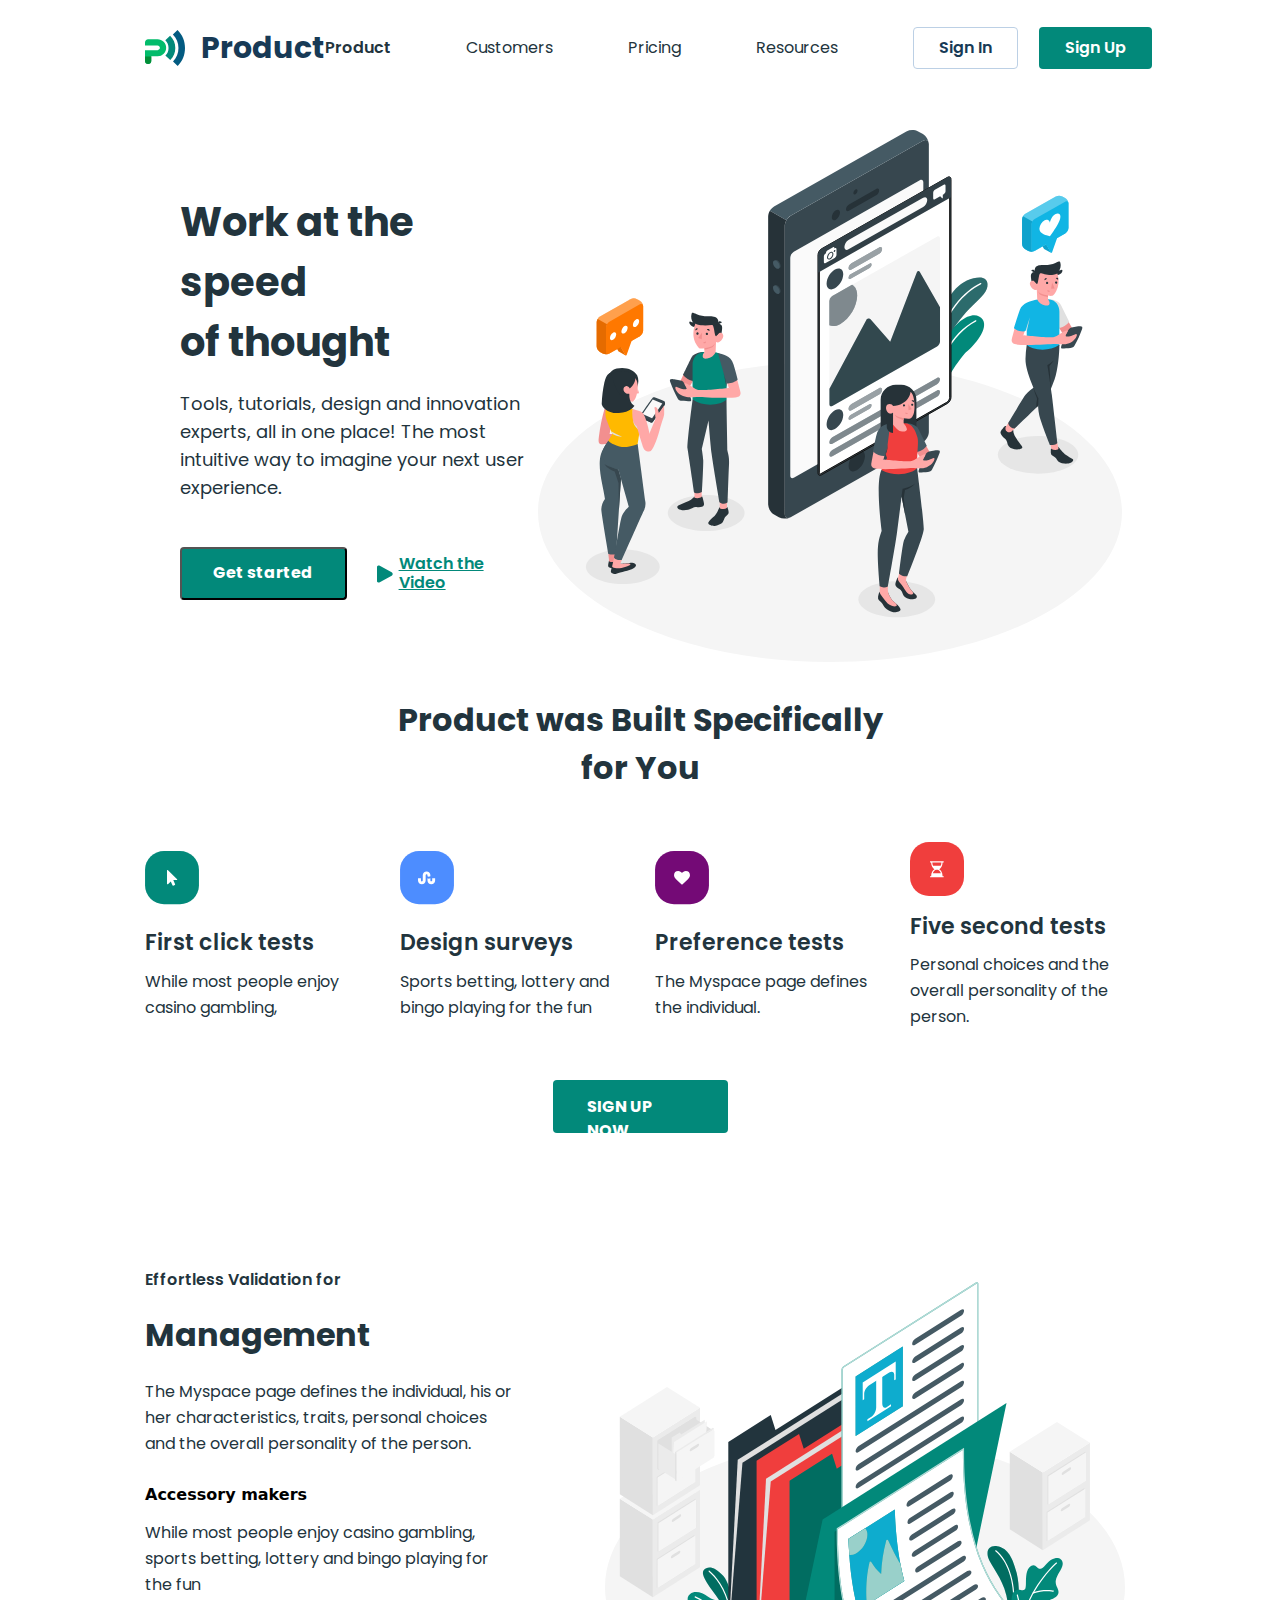
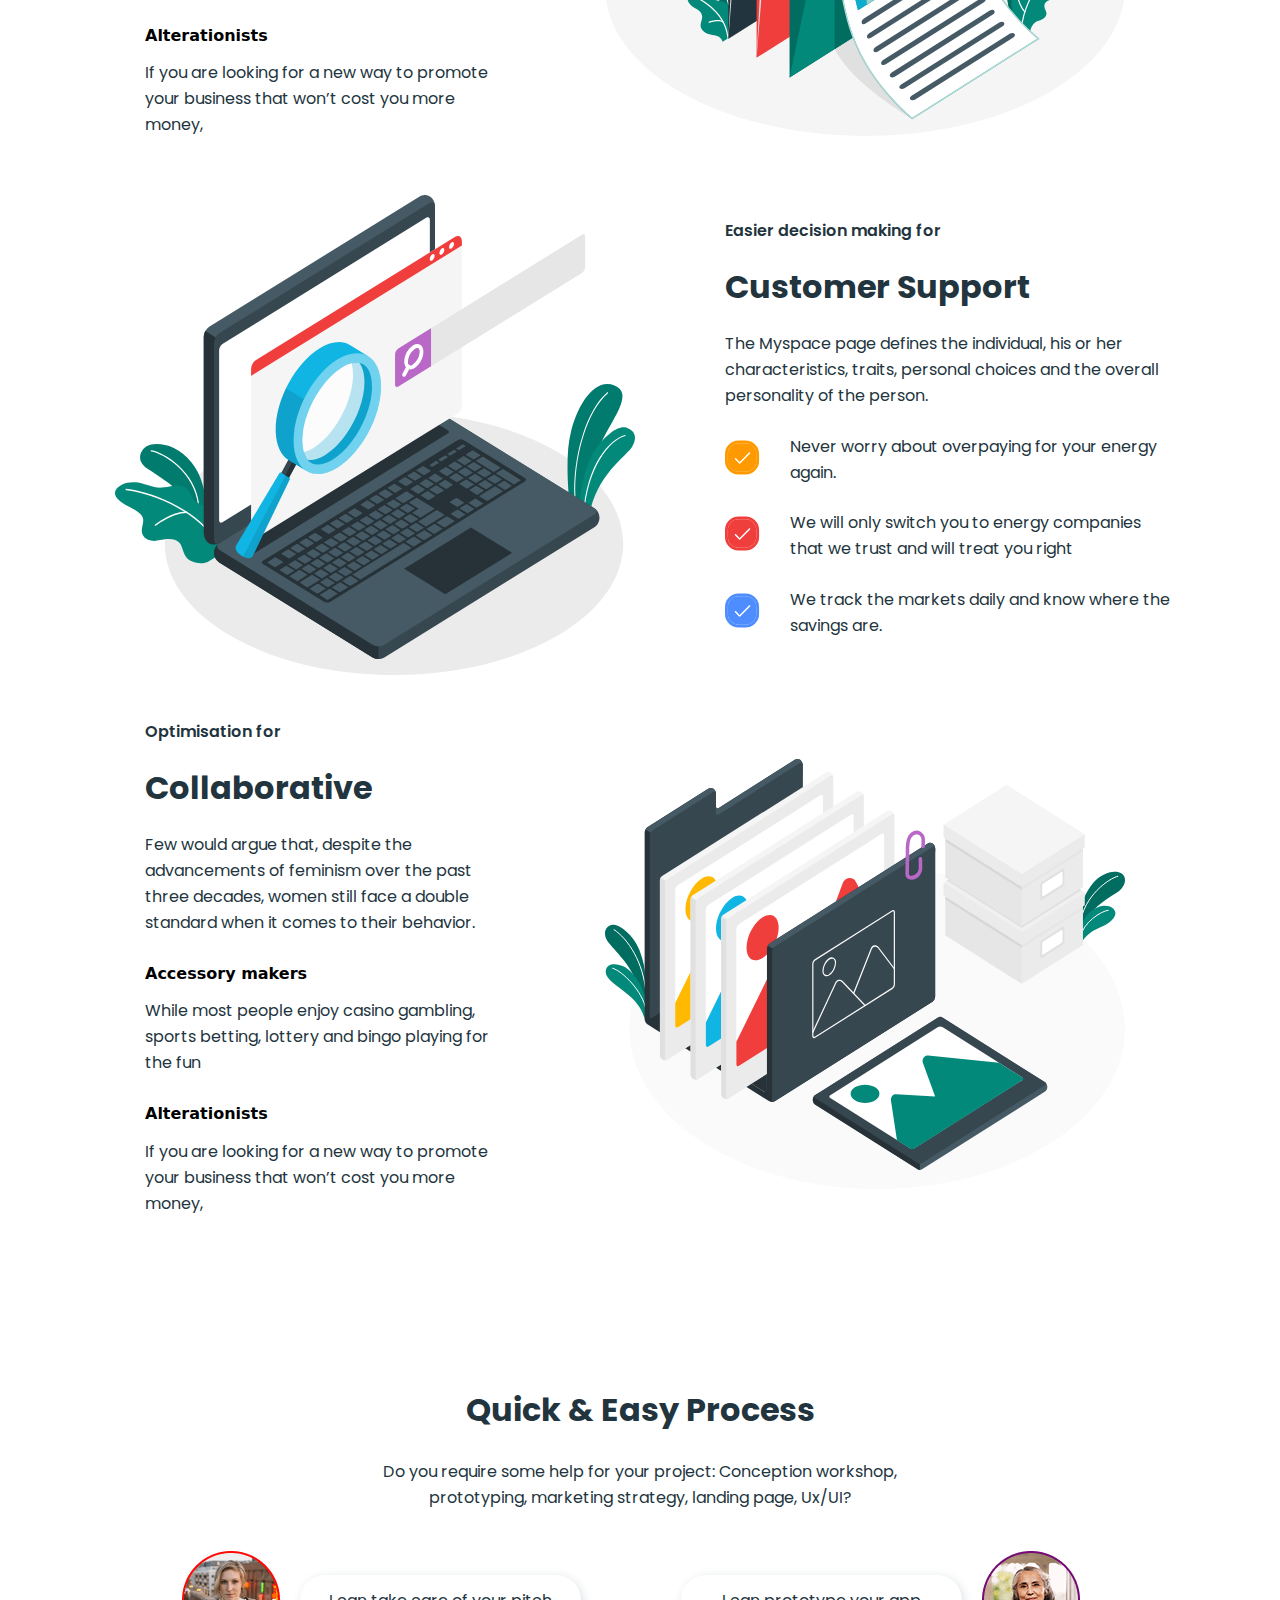
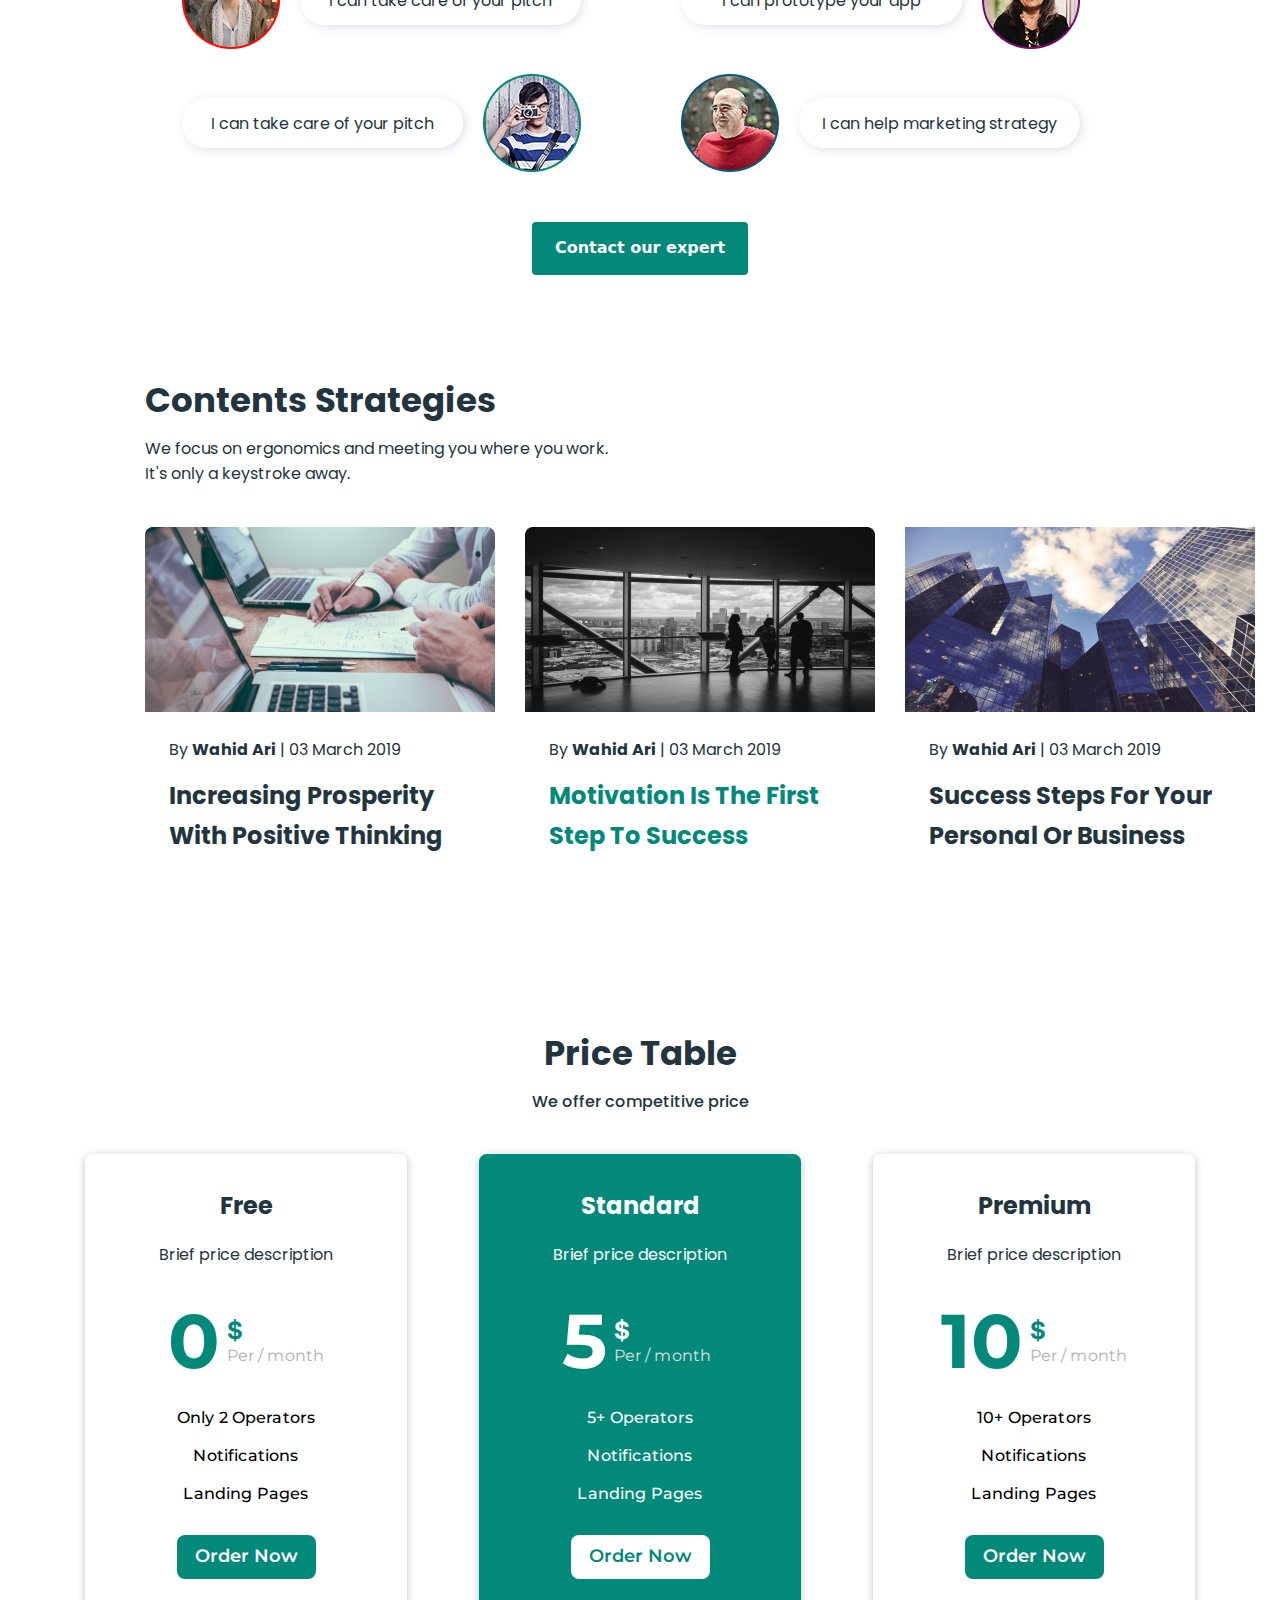
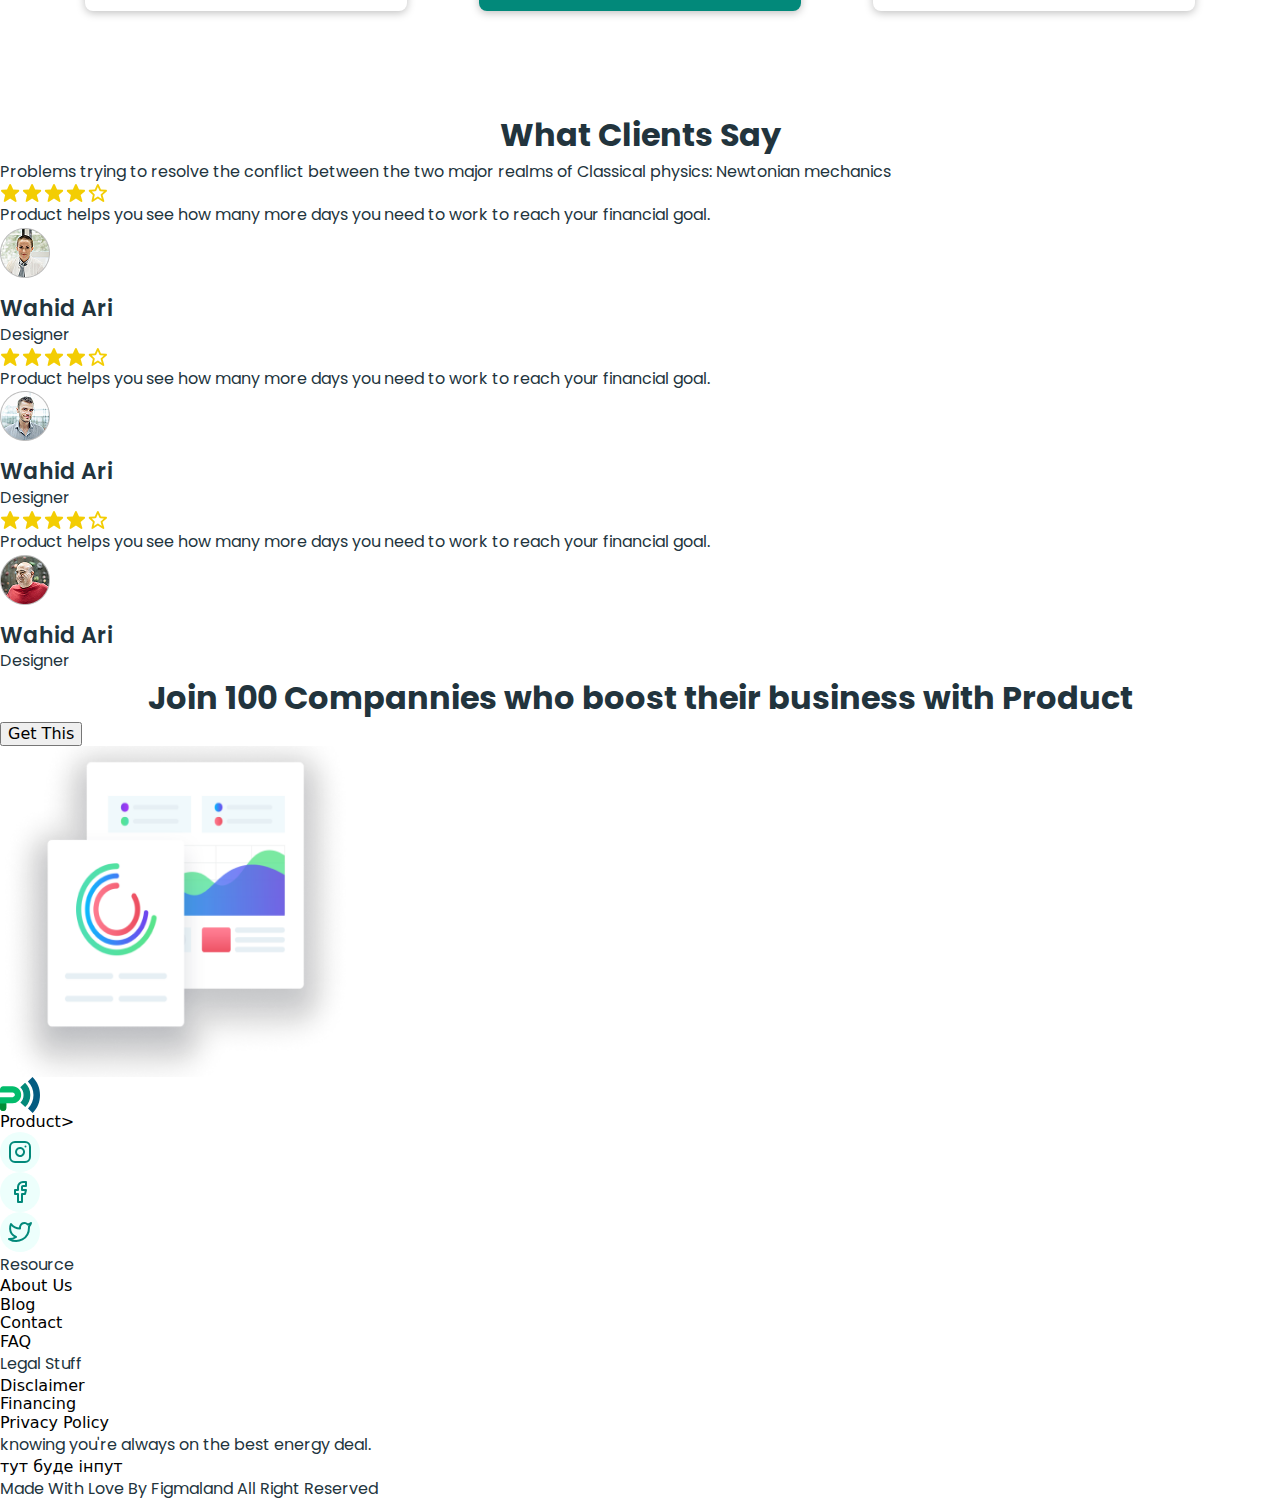
==== commit b3c66113: "price" ====
--- a/index.html
+++ b/index.html
@@ -11,22 +11,21 @@
     <link rel="stylesheet" href="./css/styles.css">
 </head>
 <body>
-    <header class="header">
-        <div class="container">
+    <header>
+        <div class="container">            
             <div class="header-logo-cont">
                 <a href="index.html"><img src="./logo/logo.svg" alt="logo" width="40" height="36"></a>
                 <a class="logo" href="index.html">Product</a>
             </div>
-            <div class="header-nav">
-                <nav>                
+            <div class="container-nav">
+                <nav class="header-nav">
                     <ul class="nav-list">
-                        <li class="nav-item"><a href="index.html">Product</a></li>                        
+                        <li class="nav-item"><a href="index.html">Product</a></li>
                         <li class="nav-item"><a href="./customers.html" target="_blank">Customers</a></li>
                         <li class="nav-item"><a href="./pricing.html" target="_blank">Pricing</a></li>
                         <li class="nav-item"><a href="">Resources</a></li>
                     </ul>
                 </nav>
-                
                 <ul class="header-sign">
                     <li class="sign-in"><a href="">Sign In</a></li>
                     <li class="sign-up"><a href="">Sign Up</a></li>
@@ -164,106 +163,132 @@
         <!--#endregion section 3 benefits -->
 
         <!--#region section 4 Quick & Easy Process -->         
-        <section>
-            <h2 class="section-title">Quick & Easy Process</h2>
-            <p>Do you require some help for your project: Conception workshop, prototyping, marketing strategy, landing page, Ux/UI?</p>
-            <ul>
-                <li>
-                    <img src="./images/avatar1.png" alt="avatar1" width="98" height="98">
-                    <p>I can take care of your pitch</p>
-                <li>
-                    <img src="./images/avatar2.png" alt="avatar2" width="98" height="98">
-                    <p>I can prototype your app</p>
-                <li>
-                    <img src="./images/avatar3.png" alt="avatar3" width="98" height="98">
-                    <p>I can take care of your pitch</p>
-                <li>
-                    <img src="./images/avatar4.png" alt="avatar4" width="98" height="98">
-                    <p>I can help marketing strategy</p>
-            </ul>
-            <button type="button">Contact our expert</button>
+        <section class="section-quick">
+            <div class="container">
+                <div class="quick-title-and-text">
+                    <h2 class="section-title">Quick & Easy Process</h2>
+                    <p>Do you require some help for your project: Conception workshop, prototyping, marketing strategy, landing page, Ux/UI?</p>
+                </div>
+                <ul class="quick-list">
+                    <li>
+                        <div class="quick-item-cont">
+                            <img src="./images/avatar1.png" alt="avatar1" width="98" height="98">
+                            <p class="quick-item-text-cont">I can take care of your pitch</p>
+                        </div>
+                    <li>
+                        <div class="quick-item-cont">
+                            <p class="quick-item-text-cont">I can prototype your app</p>
+                            <img src="./images/avatar2.png" alt="avatar2" width="98" height="98">
+                        </div>
+                    <li>
+                        <div class="quick-item-cont">
+                            <p class="quick-item-text-cont">I can take care of your pitch</p>
+                            <img src="./images/avatar3.png" alt="avatar3" width="98" height="98">
+                        </div>
+                        
+                    <li>
+                        <div class="quick-item-cont">
+                            <img src="./images/avatar4.png" alt="avatar4" width="98" height="98">
+                            <p class="quick-item-text-cont">I can help marketing strategy</p>
+                        </div>
+                </ul>
+                <button class="quick-btn" type="button">Contact our expert</button>
+            </div>
         </section>
         <!--#endregion section 4 Quick & Easy Process -->
 
         <!--#region section 5 Contents Strategies -->
-        <section>
-            <h2 class="section-title">Contents Strategies</h2>
-            <p>We focus on ergonomics and meeting you where you work. It's only a keystroke away.</p>
-            <ul>
-                <li>
-                    <img src="./images/Contents Strategies1.png" alt="Contents Strategies1" width="350" height="185">
-                    <p>
-                        By <b>Wahid Ari</b> | 03 March 2019
-                    </p>
-                    <h3 class="section-subtitle">Increasing Prosperity With Positive Thinking</h3>
-                </li>
-                <li>
-                    <img src="./images/Contents Strategies2.png" alt="Contents Strategies2" width="350" height="185">
-                    <p>
-                        By <b>Wahid Ari</b> | 03 March 2019
-                    </p>
-                    <h3 class="section-subtitle"><a href="#">Motivation Is The First Step To Success</a></h3>
-                </li>
-                <li>
-                    <img src="./images/Contents Strategies3.png" alt="Contents Strategies3" width="350" height="185">
-                    <p>
-                        By <b>Wahid Ari</b> | 03 March 2019
-                    </p>
-                    <h3 class="section-subtitle">Success Steps For Your Personal Or Business</h3>
-                </li>
-            </ul>
+        <section class="section-strategies">
+            <div class="container">              
+                <h2 class="section-title strategies-title">Contents Strategies</h2>
+                <p class="strategies-text">We focus on ergonomics and meeting you where you work. It's only a keystroke away.</p>
+             
+                <ul class="strategies-list">
+                    <li class="strategies-item">
+                        <img src="./images/Contents Strategies1.png" alt="Contents Strategies1" width="350" height="185">
+                        <p class="strategies-item-text">
+                            By <b>Wahid Ari</b> | 03 March 2019
+                        </p>
+                        <h3 class="section-subtitle">Increasing Prosperity With Positive Thinking</h3>
+                    </li>
+                    <li class="strategies-item">
+                        <img src="./images/Contents Strategies2.png" alt="Contents Strategies2" width="350" height="185">
+                        <p class="strategies-item-text">
+                            By <b>Wahid Ari</b> | 03 March 2019
+                        </p>
+                        <h3 class="section-subtitle link"><a href="#">Motivation Is The First Step To Success</a></h3>
+                    </li>
+                    <li class="strategies-item">
+                        <img src="./images/Contents Strategies3.png" alt="Contents Strategies3" width="350" height="185">
+                        <p class="strategies-item-text">
+                            By <b>Wahid Ari</b> | 03 March 2019
+                        </p>
+                        <h3 class="section-subtitle">Success Steps For Your Personal Or Business</h3>
+                    </li>
+                </ul>
+            </div>
         </section>
         <!--#endregion section 5 Contents Strategies -->
 
         <!--#region section 6 Price Table -->
-        <section>
-            <h2 class="section-title">Price Table</h2>
-            <p>We offer competitive price</p>
-            <ul>
-                <li>
-                    <h3 class="section-subtitle">Free</h3>
-                    <p>Brief price description</p>
-                    <div>
-                        <p>0</p> <p>$</p> <p>Per / month</p>
-                    </div>
-                    <ul>
-                        <li>Only 2 Operators</li>
-                        <li>Notifications</li>
-                        <li>Landing Pages</li>
-                    </ul>
-                    <button type="button">Order Now</button>
-                </li>
-                <li>
-                    <h3 class="section-subtitle">Standard</h3>
-                    <p>Brief price description</p>
-                    <div>
-                        <p>5</p>
-                        <p>$</p>
-                        <p>Per / month</p>
-                    </div>
-                    <ul>
-                        <li>5+ Operators</li>
-                        <li>Notifications</li>
-                        <li>Landing Pages</li>
-                    </ul>
-                    <button type="button">Order Now</button>
-                </li>
-                <li>
-                    <h3 class="section-subtitle">Premium</h3>
-                    <p>Brief price description</p>
-                    <div>
-                        <p>10</p>
-                        <p>$</p>
-                        <p>Per / month</p>
-                    </div>
-                    <ul>
-                        <li>10+ Operators</li>
-                        <li>Notifications</li>
-                        <li>Landing Pages</li>
-                    </ul>
-                    <button type="button">Order Now</button>
-                </li>
-            </ul>
+        <section class="section-price">
+            <div class="container">
+                <h2 class="section-title price-title">Price Table</h2>
+                <p class="price-text">We offer competitive price</p>
+                <ul class="price-cont">
+                    <li class="price-item">
+                        <h3 class="section-subtitle">Free</h3>
+                        <p class="price-description">Brief price description</p>
+                        <div class="per-month-cont">
+                            <p class="price-value">0</p> 
+                            <div class="dollar-per-month">
+                                <p class="dollar">$</p>
+                                <p class="per-month">Per / month</p>
+                            </div>
+                        </div>
+                        <ul class="for-price-list">
+                            <li>Only 2 Operators</li>
+                            <li>Notifications</li>
+                            <li>Landing Pages</li>
+                        </ul>
+                        <button class="order-now-btn" type="button">Order Now</button>
+                    </li>
+                    <li class="price-item green">
+                        <h3 class="section-subtitle">Standard</h3>
+                        <p class="price-description">Brief price description</p>
+                        <div class="per-month-cont price-green">
+                            <p class="price-value">5</p>
+                            <div class="dollar-per-month">
+                                <p class="dollar">$</p>
+                                <p class="per-month">Per / month</p>
+                            </div>
+                        </div>
+                        <ul class="for-price-list">
+                            <li>5+ Operators</li>
+                            <li>Notifications</li>
+                            <li>Landing Pages</li>
+                        </ul>
+                        <button class="order-now-btn" type="button">Order Now</button>
+                    </li>
+                    <li class="price-item">
+                        <h3 class="section-subtitle">Premium</h3>
+                        <p class="price-description">Brief price description</p>
+                        <div class="per-month-cont ten">
+                            <p class="price-value">10</p>
+                            <div class="dollar-per-month">
+                                <p class="dollar">$</p>
+                                <p class="per-month">Per / month</p>
+                            </div>
+                        </div>
+                        <ul class="for-price-list">
+                            <li>10+ Operators</li>
+                            <li>Notifications</li>
+                            <li>Landing Pages</li>
+                        </ul>
+                        <button class="order-now-btn" type="button">Order Now</button>
+                    </li>
+                </ul>
+            </div>
         </section>
         <!--#endregion section 6 Price Table -->
 
--- a/css/styles.css
+++ b/css/styles.css
@@ -1,11 +1,11 @@
 * {
     box-sizing: border-box; 
-    color: #22343d;    /*без цього весь текст крім лого кольору #551A8B*/
 }
 :root {
     --primary-color: #22343d;
     --secondary-color: #173a56;
     --light-color: #ffffff;
+    --btn-color: #02897a;
 }
 h1, h2, h3, h4, h5, h6, p {	margin: 0;}
 
@@ -14,7 +14,7 @@
     font-weight: 400;
     font-size: 16px;
     line-height: 1.62;
-    color: #22343d;
+    color: var(--primary-color);
 }
 
 ul, ol {
@@ -22,10 +22,17 @@
 	padding: 0;
     list-style-type: none; }
 
-a { text-decoration: none; }
-img {display: block;}
+a { text-decoration: none; 
+    color: currentColor; /*обнулення стандартного кольору посилання*/
+}
+img {
+    display: block;
+    /* max-width: 100%;
+    height: auto; */
+}
 
 .container, 
+.container-nav,
 .header-nav, 
 .logo, 
 .nav-list, 
@@ -36,9 +43,16 @@
 .section-hero-img,
 .section-hero-buttons,
 .product-list,
-.benefits-points {
+.benefits-points,
+.quick-list,
+.quick-item-cont,
+.strategies-list,
+.section-price,
+.price-cont,
+.for-price-list,
+.per-month-cont,
+.dollar-per-month {
     display: flex;
-    flex-direction: row;
     align-items: center;
 }
 
@@ -46,6 +60,10 @@
     padding: 22px 145px;
     width: 100%;
     justify-content: space-between;
+}
+
+.container-nav {
+    justify-items: space-between;
 }
 
 .logo {
@@ -58,8 +76,9 @@
     /* line-height: 93%; що це означає в фігмі?*/
 }
 
-.header-logo-cont {
-    margin-right: 237px;
+.header-nav {
+    flex-grow: 1;
+    justify-content: flex-end;
 }
 
 .nav-item {
@@ -105,7 +124,7 @@
     height: 42px;
     border-radius: 4px;
     align-content: center;
-    background-color: #02897A;   
+    background-color: var(--btn-color);   
 }
 
 .section-hero .container {
@@ -124,7 +143,7 @@
     font-weight: 700;
     font-size: 40px;
     line-height: 1.5;
-    color: #22343d;            
+    color: var(--primary-color);            
 }
 
 p.main-text {
@@ -141,7 +160,7 @@
     width: 178px;
     height: 53px;
     border-radius: 4px;
-    background-color: #02897A;
+    background-color: var(--btn-color);
     color: var(--light-color);
     font-family: "Poppins", sans-serif;
     font-weight: 700;
@@ -163,7 +182,7 @@
     font-weight: 600;
     font-size: 16px;
     text-decoration-skip-ink: none;
-    color: #02897a;
+    color: var(--btn-color);
 }
 
 .section-product .container {
@@ -177,25 +196,26 @@
     font-size: 32px;
     line-height: 1.5;
     text-align: center;
-    color: #22343d;
+    color: var(--primary-color);
 }
 
 .product-list {
     gap: 30px;
     margin-top: 50px;
+    max-width: 1110px;
     /* justify-content: center; */
 }
 
 .product-item {
-    width: calc((100%-30px*3)/4);
+    width: calc((100% - 30px * 3) / 4);
 }
 
 .section-subtitle {
     font-family: "Poppins", sans-serif;
     font-weight: 600;
     font-size: 22px;
-    color: #22343d;
-    margin-top: 18.11px;
+    color: var(--primary-color);
+    margin-top: 18px;
 }
 
 .product-item p {
@@ -206,7 +226,7 @@
     width: 175px;
     height: 53px;
     border-radius: 4px;
-    background-color: #02897A;
+    background-color: var(--btn-color);
     color: var(--light-color);
     font-family: "Poppins", sans-serif;
     font-weight: 700;
@@ -221,7 +241,7 @@
 }
 
 .section-benefits {
-    padding: 50px 0;
+    padding: 50px 0 0 0;
 }
 
 .container-benefits {
@@ -231,6 +251,7 @@
 .benefits-list .container {
     justify-content: center;
     gap: 80px;
+    padding-bottom: 0;
 }
 
 .subsubtitle, .benefits-pre {
@@ -262,4 +283,243 @@
 .points {
     margin-right: 30.06px;
     margin-bottom: 30px;
+}
+
+.section-quick {
+    padding-top: 144px;
+    padding-bottom: 100px;
+}
+
+.section-quick .container {
+    flex-direction: column;
+    max-width: 916px;
+    /* align-items: center; */
+    margin: 0 auto;
+    padding: 0;
+}
+
+.quick-title-and-text {
+    display: flex;
+    flex-direction: column;
+    width: 542px;
+    text-align: center;
+    gap: 25px;
+}
+
+.quick-list {
+    padding-top: 40px;
+    flex-wrap: wrap;
+    gap: 25px 91px;
+}
+
+.quick-item-cont {
+    width: 408px;
+    gap: 20px;
+}
+
+.quick-item-text-cont {
+    width: 281px;
+    height: 50.1px;
+    border: 0px solid var(--light-color);
+    border-radius: 25px;
+    text-align: center;
+    padding: 13px 0;
+    fill: var(--light-color);
+    box-shadow: 2px 2px 10px 0 rgba(23, 58, 86, 0.15);
+}
+
+.quick-btn {
+    border-radius: 4px;
+    border: 0;
+    width: 216px;
+    height: 53px;
+    background: var(--btn-color);
+    color: var(--light-color);
+    font-weight: 700;
+    margin-top: 50px;
+}
+
+.section-strategies .container {
+    padding-top: 0;
+    padding-bottom: 171px;
+    flex-direction: column;
+    align-items: flex-start;
+}
+
+.section-title.strategies-title {
+    font-size: 34px;
+}
+
+.strategies-text {
+    width: 465px;
+    margin-top: 10px;
+    margin-bottom: 40px;
+}
+
+.strategies-list {
+    gap: 30px;
+}
+
+.strategies-item {
+    width: 350px;
+}
+
+.strategies-item-text {
+    line-height: 1.75;
+    margin-top: 24px;
+    margin-left: 24px;
+}
+
+.strategies-item .section-subtitle {
+    font-weight: 700;
+    font-size: 24px;
+    line-height: 1.67;
+    margin-top: 12px;
+    margin-left: 24px;
+}
+
+.section-subtitle.link {
+    color: var(--btn-color);
+}
+
+.section-price .container {
+    flex-direction: column;
+    padding-top: 0;
+    padding-bottom: 100px;
+}
+
+.section-title.price-title {
+    font-size: 34px;
+    margin-bottom: 10px;
+}
+
+.price-text {
+    font-weight: 500;
+}
+
+.price-cont {
+    margin-top: 40px;
+    gap: 72px;
+}
+
+.price-item {
+    border-radius: 8px;
+    width: 322px;
+    box-shadow: 0 2px 8px 0 rgba(0, 0, 0, 0.25);
+    background:var(--light-color);
+    text-align: center;
+    padding: 32px 0;
+}
+
+.price-item.green {
+    background: var(--btn-color);
+    color: var(--light-color);
+}
+
+.price-item .section-subtitle {
+    font-weight: 700;
+    font-size: 24px;
+    line-height: 1.67;
+    margin-top: 0;
+}
+
+.green .section-subtitle {
+    color: var(--light-color);
+}
+
+.green .price-description {
+    color: var(--light-color);
+}
+
+.price-green .price-value {
+    color: var(--light-color);
+}
+
+.price-green .dollar {
+    color: var(--light-color);
+}
+
+.price-green .per-month {
+    color: #e0e0e0;
+}
+
+.price-description {
+    line-height: 2.5;
+    margin-top: 8px;
+}
+
+.per-month-cont {
+    width: 157px;
+    margin-top: 16px;
+    margin-left: auto;
+    margin-right: auto;
+    gap: 7px;
+}
+
+.per-month-cont.ten {
+    width: 187px;
+}
+
+.price-value {
+    font-family: "Montserrat", sans-serif;
+    font-weight: 700;
+    font-size: 76px;
+    line-height: 1.32;
+    letter-spacing: 0em;
+    text-align: center;
+    color: var(--btn-color);
+}
+
+.dollar {
+    font-family: "Inter", sans-serif;
+    font-weight: 700;
+    font-size: 24px;
+    line-height: 1.25;
+    letter-spacing: 0em;
+    color: var(--btn-color);
+    
+}
+
+.per-month {
+    font-family: "Montserrat", sans-serif;
+    font-weight: 400;
+    font-size: 16px;
+    line-height: 1.19;
+    letter-spacing: 0.01em;
+    color: #afafaf;
+}
+
+.for-price-list {
+    flex-direction: column;
+    font-family: "Montserrat", sans-serif;
+    font-weight: 500;
+    font-size: 16px;
+    line-height: 1.37;
+    letter-spacing: 0.01em;
+    text-align: center;
+    margin-top: 16px;
+    gap: 16px;
+}
+
+.dollar-per-month {
+    flex-direction: column;
+    align-items: flex-start;
+}
+
+.order-now-btn {
+    width: 139px;
+    height: 44px;
+    border: 0;
+    border-radius: 8px;
+    margin-top: 30px;
+    background-color: var(--btn-color);
+    color: var(--light-color);
+    font-family: "Montserrat", sans-serif;
+    font-weight: 600;
+    font-size: 18px;
+}
+
+.green .order-now-btn {
+    background-color: var(--light-color);
+    color: var(--btn-color);
 }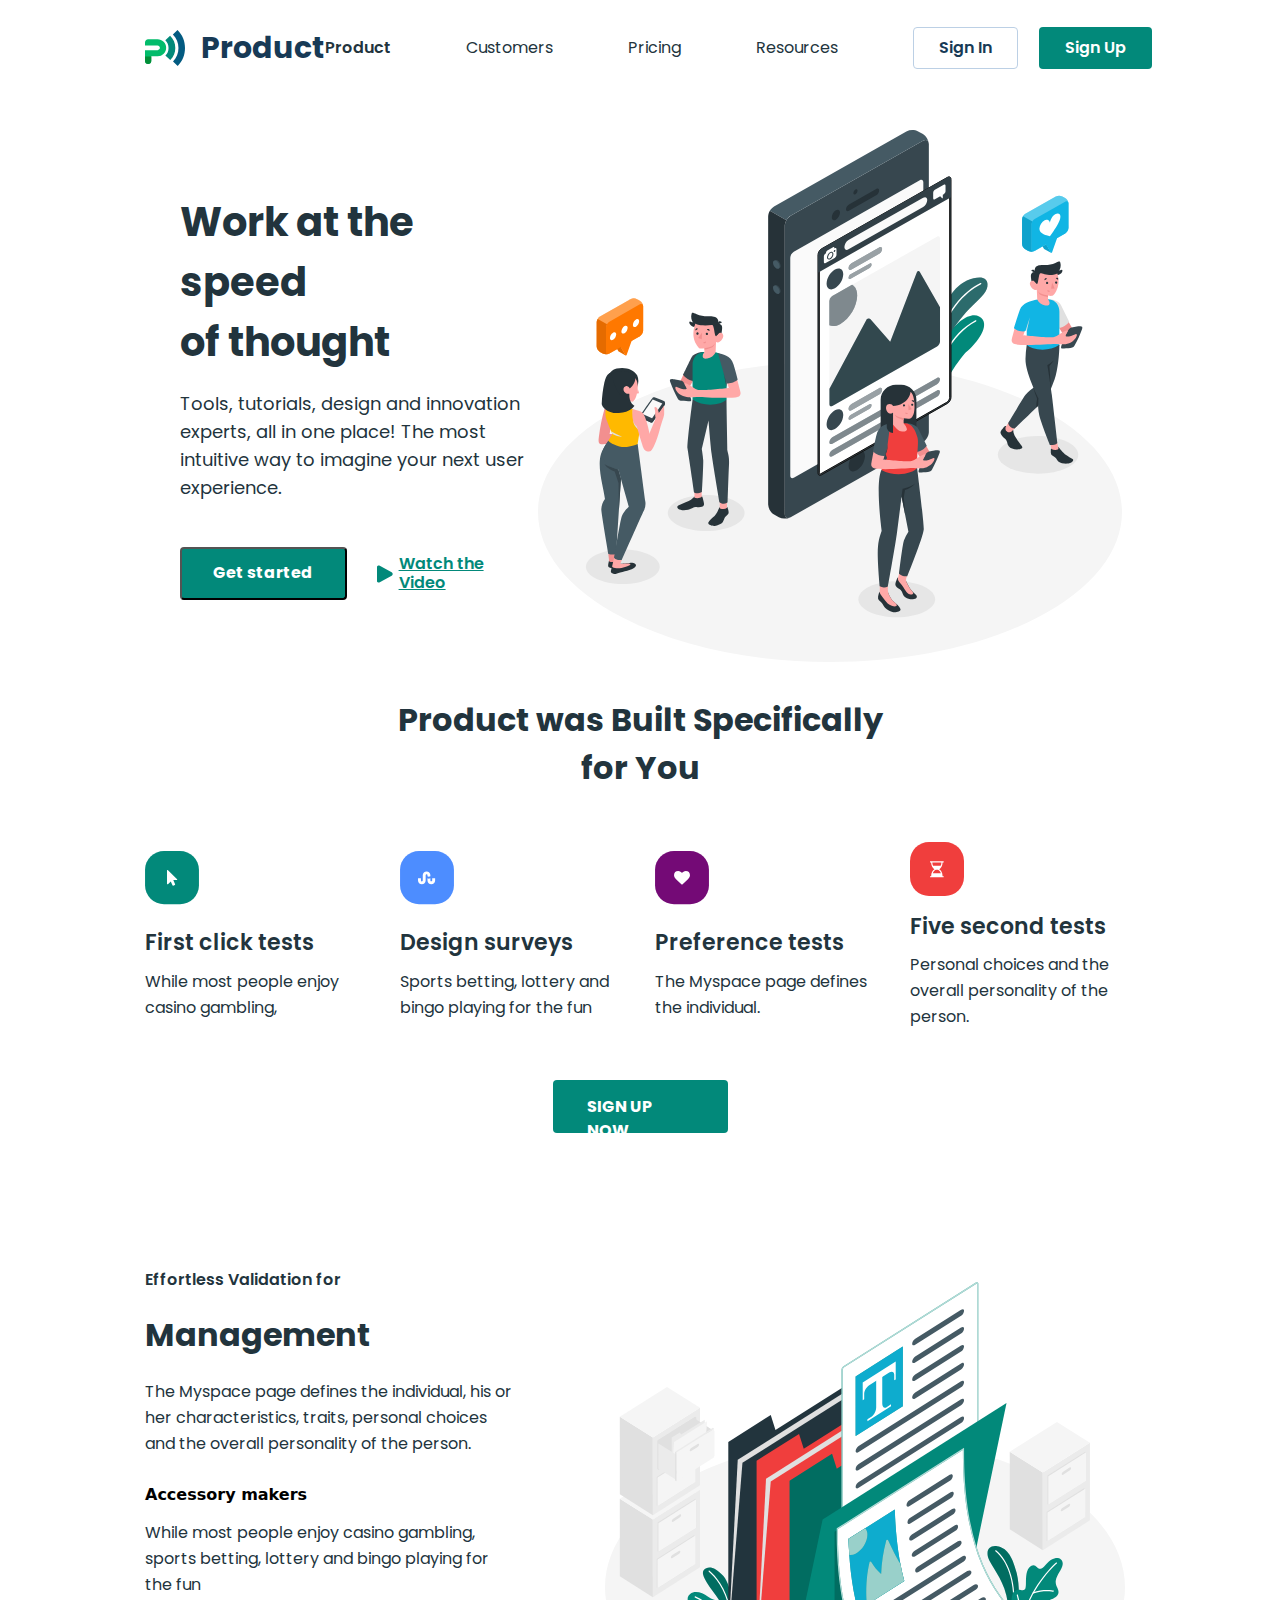
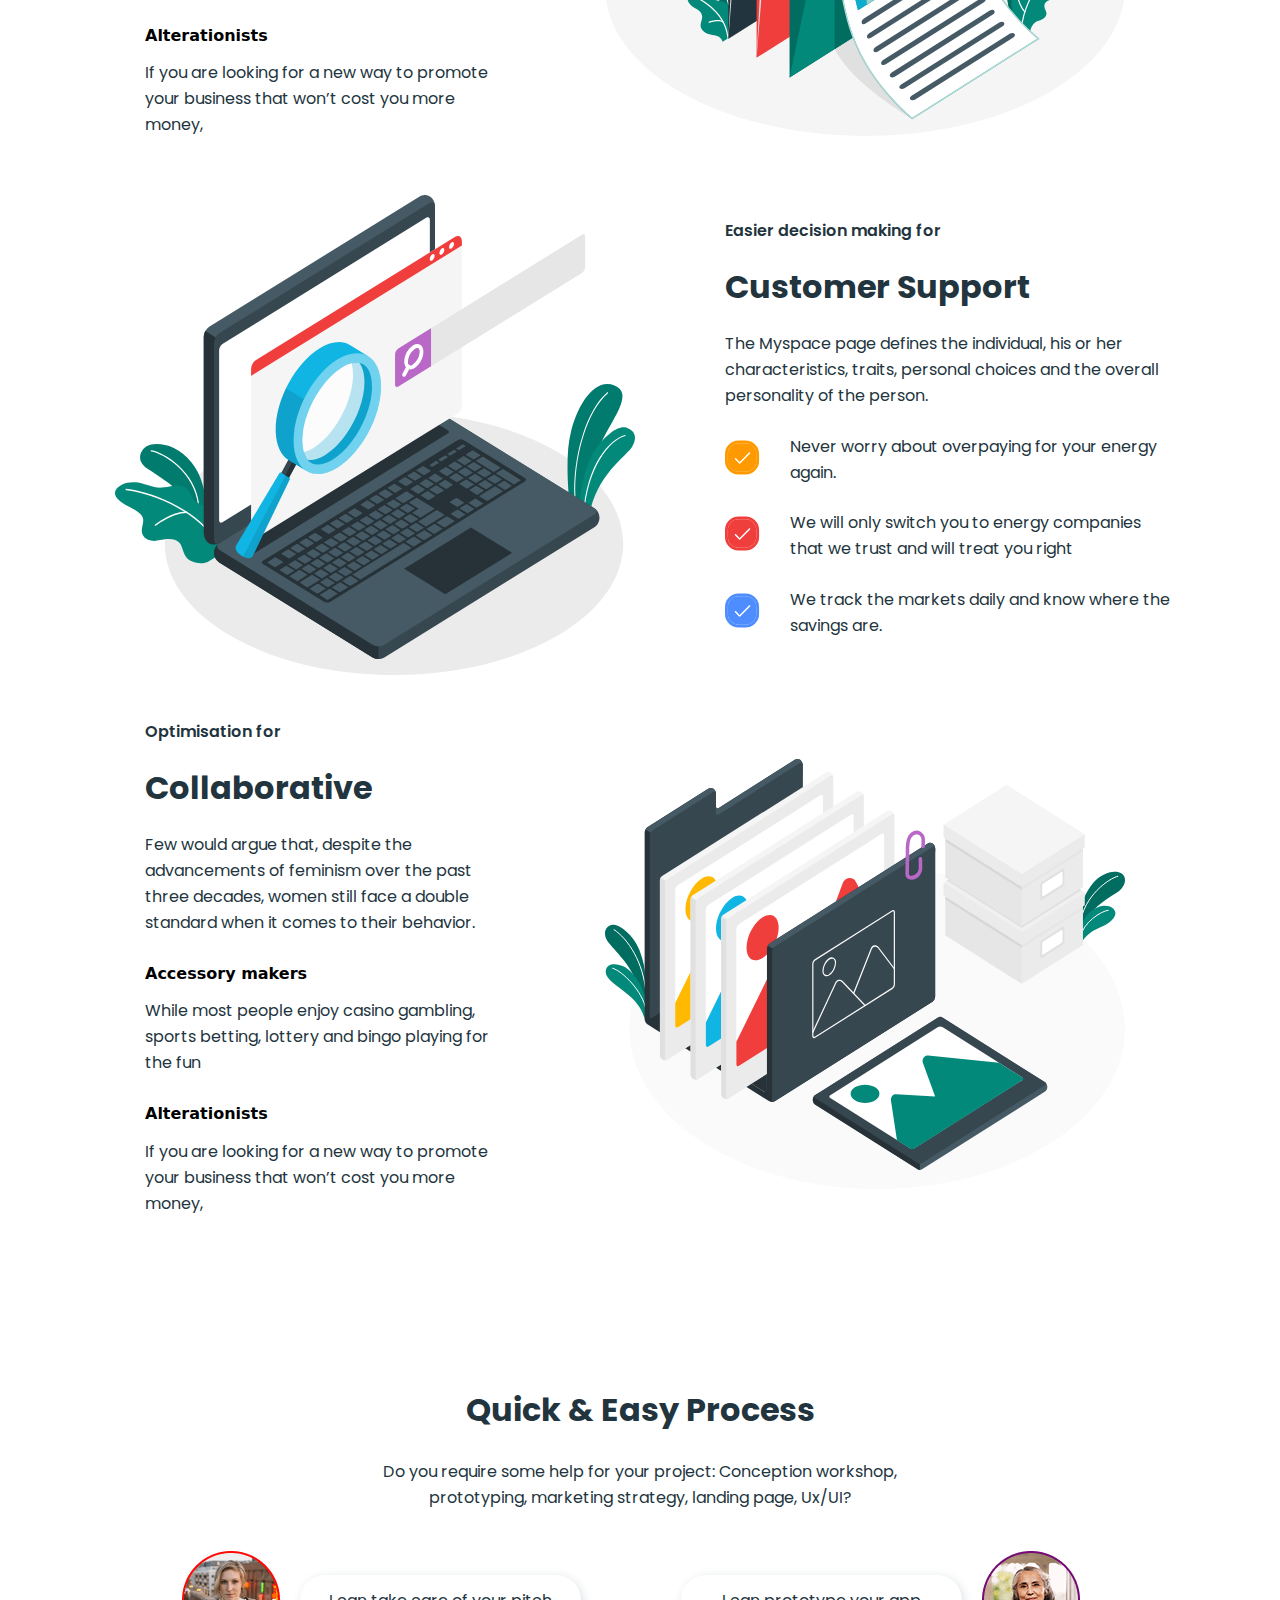
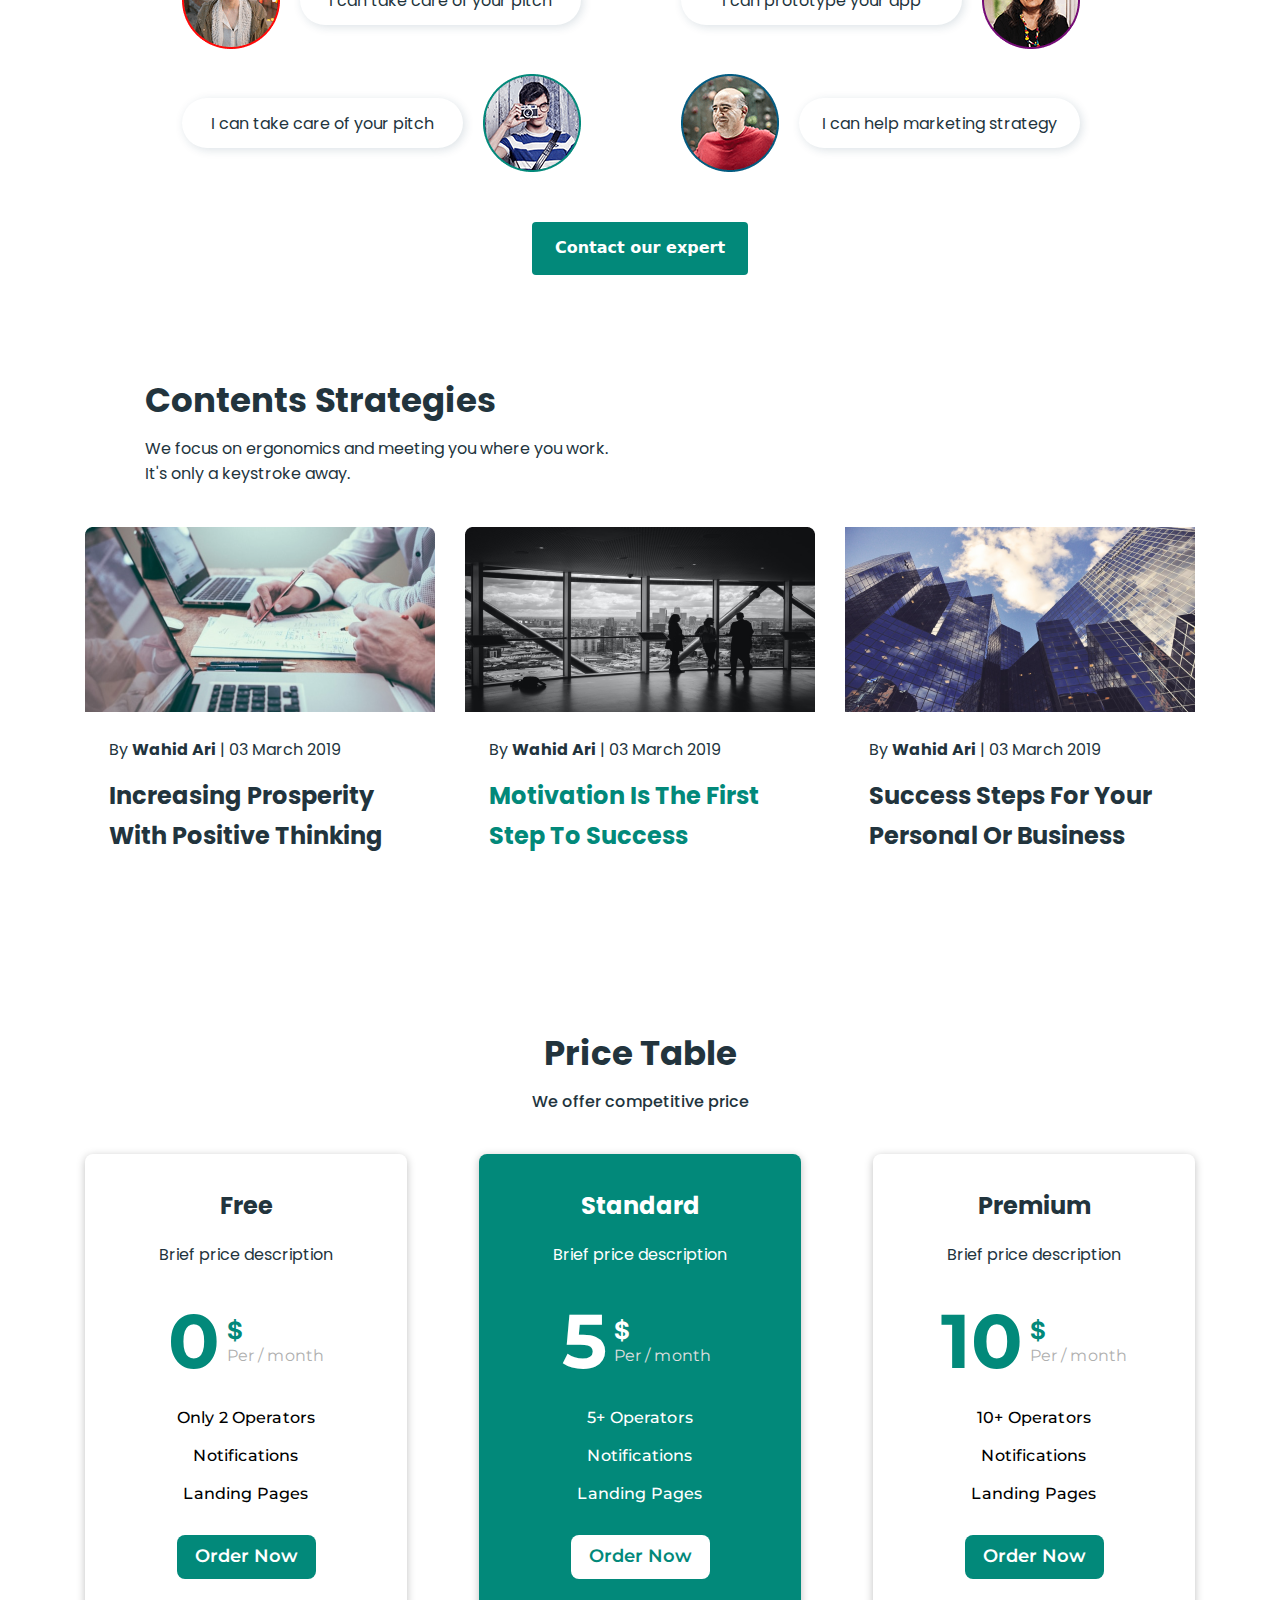
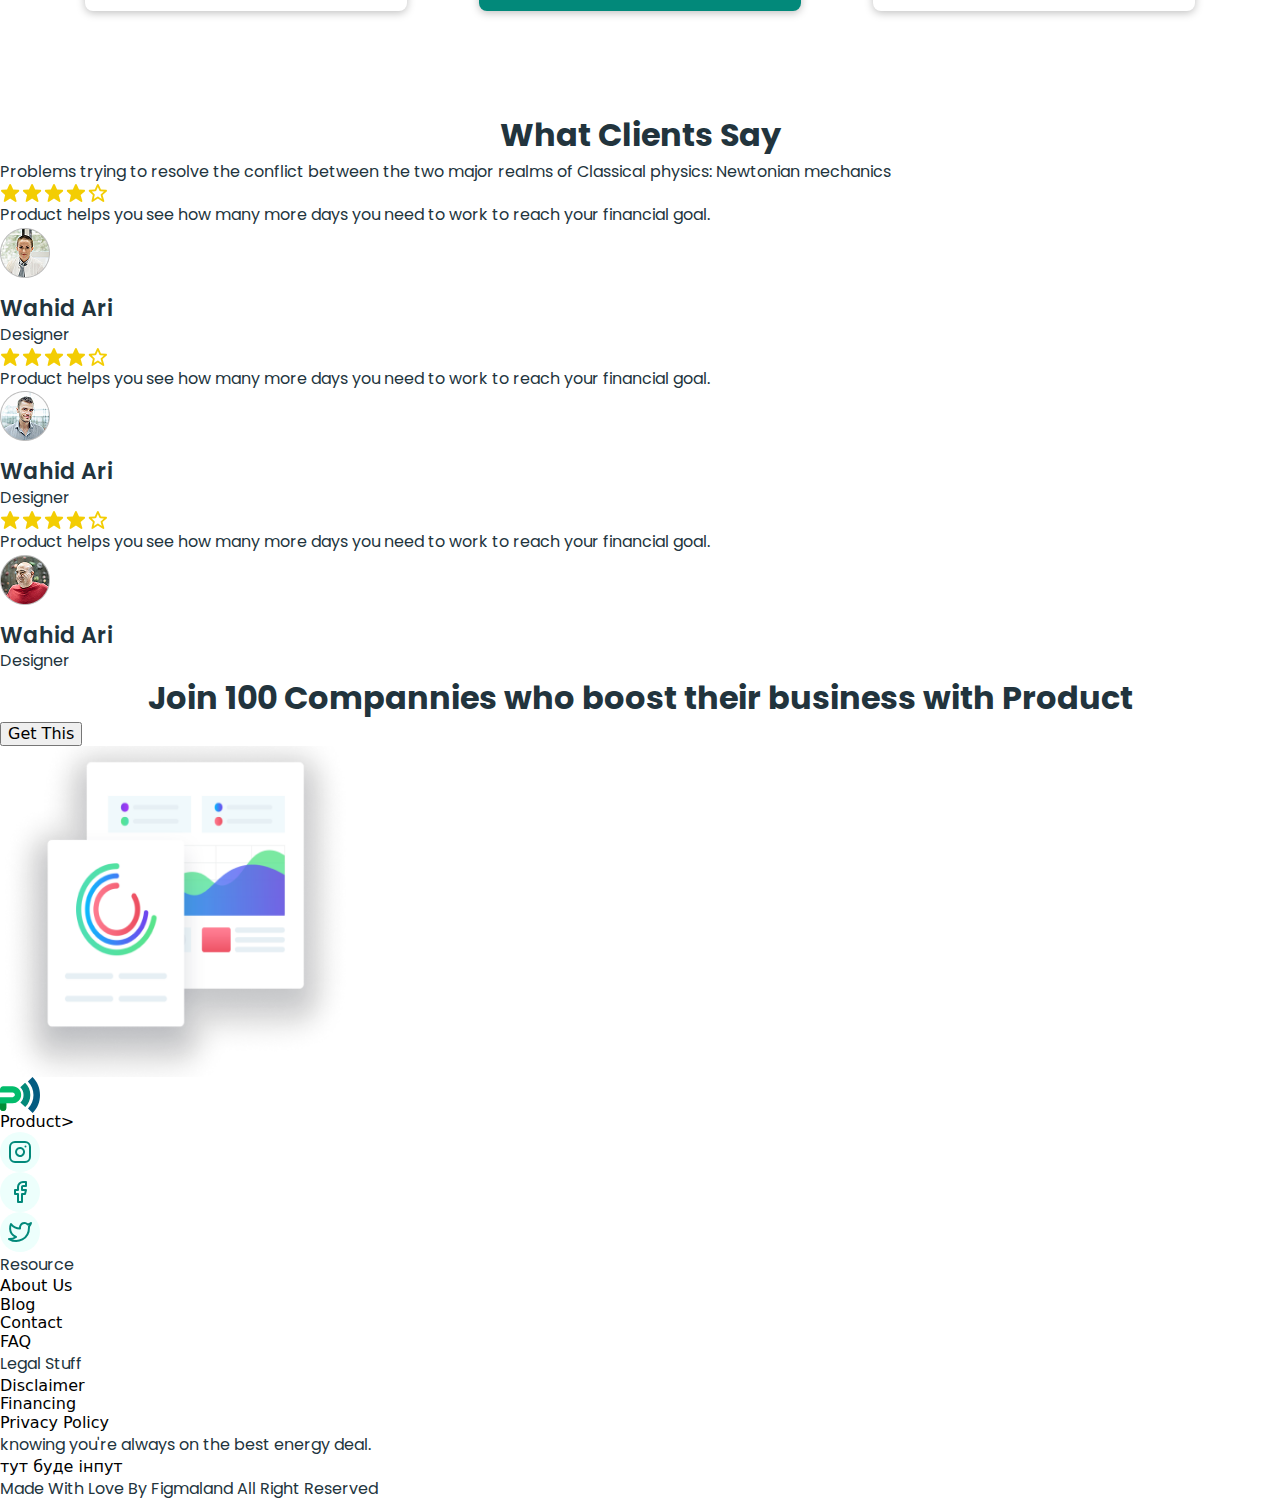
==== commit e97b75d8: "Contents Strategies" ====
--- a/index.html
+++ b/index.html
@@ -199,33 +199,37 @@
 
         <!--#region section 5 Contents Strategies -->
         <section class="section-strategies">
-            <div class="container">              
-                <h2 class="section-title strategies-title">Contents Strategies</h2>
-                <p class="strategies-text">We focus on ergonomics and meeting you where you work. It's only a keystroke away.</p>
+            <div class="container">                
+                <div class="strategies-title-cont">
+                    <h2 class="section-title strategies-title">Contents Strategies</h2>
+                    <p class="strategies-text">We focus on ergonomics and meeting you where you work. It's only a keystroke away.</p>
+                </div>
              
-                <ul class="strategies-list">
-                    <li class="strategies-item">
-                        <img src="./images/Contents Strategies1.png" alt="Contents Strategies1" width="350" height="185">
-                        <p class="strategies-item-text">
-                            By <b>Wahid Ari</b> | 03 March 2019
-                        </p>
-                        <h3 class="section-subtitle">Increasing Prosperity With Positive Thinking</h3>
-                    </li>
-                    <li class="strategies-item">
-                        <img src="./images/Contents Strategies2.png" alt="Contents Strategies2" width="350" height="185">
-                        <p class="strategies-item-text">
-                            By <b>Wahid Ari</b> | 03 March 2019
-                        </p>
-                        <h3 class="section-subtitle link"><a href="#">Motivation Is The First Step To Success</a></h3>
-                    </li>
-                    <li class="strategies-item">
-                        <img src="./images/Contents Strategies3.png" alt="Contents Strategies3" width="350" height="185">
-                        <p class="strategies-item-text">
-                            By <b>Wahid Ari</b> | 03 March 2019
-                        </p>
-                        <h3 class="section-subtitle">Success Steps For Your Personal Or Business</h3>
-                    </li>
-                </ul>
+                <div>
+                    <ul class="strategies-list">
+                        <li class="strategies-item">
+                            <img src="./images/Contents Strategies1.png" alt="Contents Strategies1" width="350" height="185">
+                            <p class="strategies-item-text">
+                                By <b>Wahid Ari</b> | 03 March 2019
+                            </p>
+                            <h3 class="section-subtitle">Increasing Prosperity With Positive Thinking</h3>
+                        </li>
+                        <li class="strategies-item">
+                            <img src="./images/Contents Strategies2.png" alt="Contents Strategies2" width="350" height="185">
+                            <p class="strategies-item-text">
+                                By <b>Wahid Ari</b> | 03 March 2019
+                            </p>
+                            <h3 class="section-subtitle link"><a href="#">Motivation Is The First Step To Success</a></h3>
+                        </li>
+                        <li class="strategies-item">
+                            <img src="./images/Contents Strategies3.png" alt="Contents Strategies3" width="350" height="185">
+                            <p class="strategies-item-text">
+                                By <b>Wahid Ari</b> | 03 March 2019
+                            </p>
+                            <h3 class="section-subtitle">Success Steps For Your Personal Or Business</h3>
+                        </li>
+                    </ul>
+                </div>
             </div>
         </section>
         <!--#endregion section 5 Contents Strategies -->
--- a/css/styles.css
+++ b/css/styles.css
@@ -46,6 +46,8 @@
 .benefits-points,
 .quick-list,
 .quick-item-cont,
+.section-strategies,
+.strategies-title-cont,
 .strategies-list,
 .section-price,
 .price-cont,
@@ -55,6 +57,7 @@
     display: flex;
     align-items: center;
 }
+/*footer*/
 
 .container {
     padding: 22px 145px;
@@ -73,7 +76,6 @@
     line-height: 1.75; 
     color: var(--secondary-color);  
     margin-left: 16px;    
-    /* line-height: 93%; що це означає в фігмі?*/
 }
 
 .header-nav {
@@ -127,6 +129,8 @@
     background-color: var(--btn-color);   
 }
 
+/*hero*/
+
 .section-hero .container {
     justify-content: center;
 }
@@ -185,6 +189,8 @@
     color: var(--btn-color);
 }
 
+/*Product for you*/
+
 .section-product .container {
     flex-direction: column;
     padding: 0 145px 50px 145px;
@@ -240,6 +246,8 @@
     cursor: pointer;
 }
 
+/*benefits*/
+
 .section-benefits {
     padding: 50px 0 0 0;
 }
@@ -285,6 +293,8 @@
     margin-bottom: 30px;
 }
 
+/*Quick & Easy Process*/
+
 .section-quick {
     padding-top: 144px;
     padding-bottom: 100px;
@@ -293,7 +303,6 @@
 .section-quick .container {
     flex-direction: column;
     max-width: 916px;
-    /* align-items: center; */
     margin: 0 auto;
     padding: 0;
 }
@@ -339,15 +348,28 @@
     margin-top: 50px;
 }
 
-.section-strategies .container {
-    padding-top: 0;
-    padding-bottom: 171px;
-    flex-direction: column;
-    align-items: flex-start;
+/*Contents Strategies*/
+
+.section-strategies {
+    padding: 0 145px 171px 145px;
+    justify-content: center;
+}
+
+.section-strategies .container {  
+    max-width: 1110px; 
+    padding: 0; 
+    flex-direction: column;
+    align-items: center;
+}
+
+.strategies-title-cont {
+    flex-direction: column;
+    align-self: flex-start;
 }
 
 .section-title.strategies-title {
     font-size: 34px;
+    align-self: flex-start;
 }
 
 .strategies-text {
@@ -358,6 +380,7 @@
 
 .strategies-list {
     gap: 30px;
+    justify-content: center;
 }
 
 .strategies-item {
@@ -381,6 +404,8 @@
 .section-subtitle.link {
     color: var(--btn-color);
 }
+
+/*Price Table*/
 
 .section-price .container {
     flex-direction: column;
@@ -476,8 +501,7 @@
     font-size: 24px;
     line-height: 1.25;
     letter-spacing: 0em;
-    color: var(--btn-color);
-    
+    color: var(--btn-color);    
 }
 
 .per-month {
@@ -522,4 +546,7 @@
 .green .order-now-btn {
     background-color: var(--light-color);
     color: var(--btn-color);
-}+}
+
+/*What Clients Say*/
+
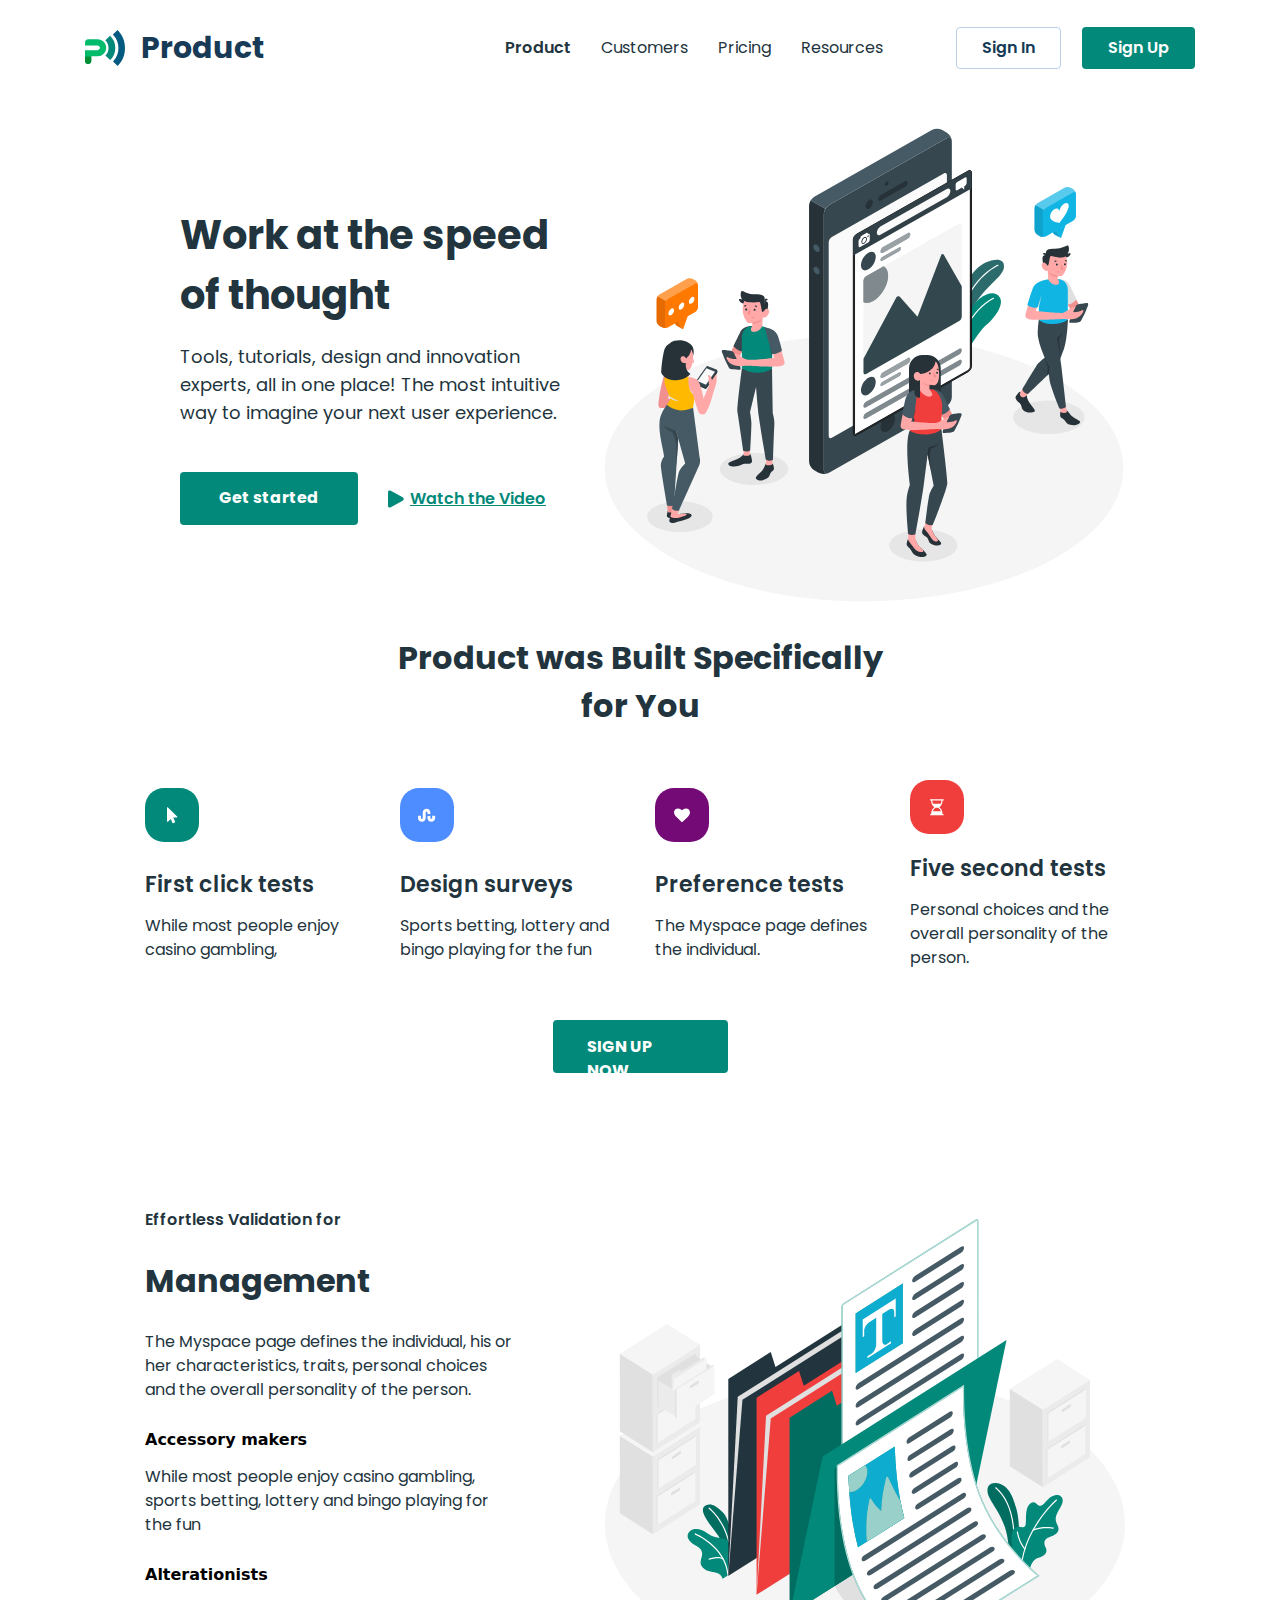
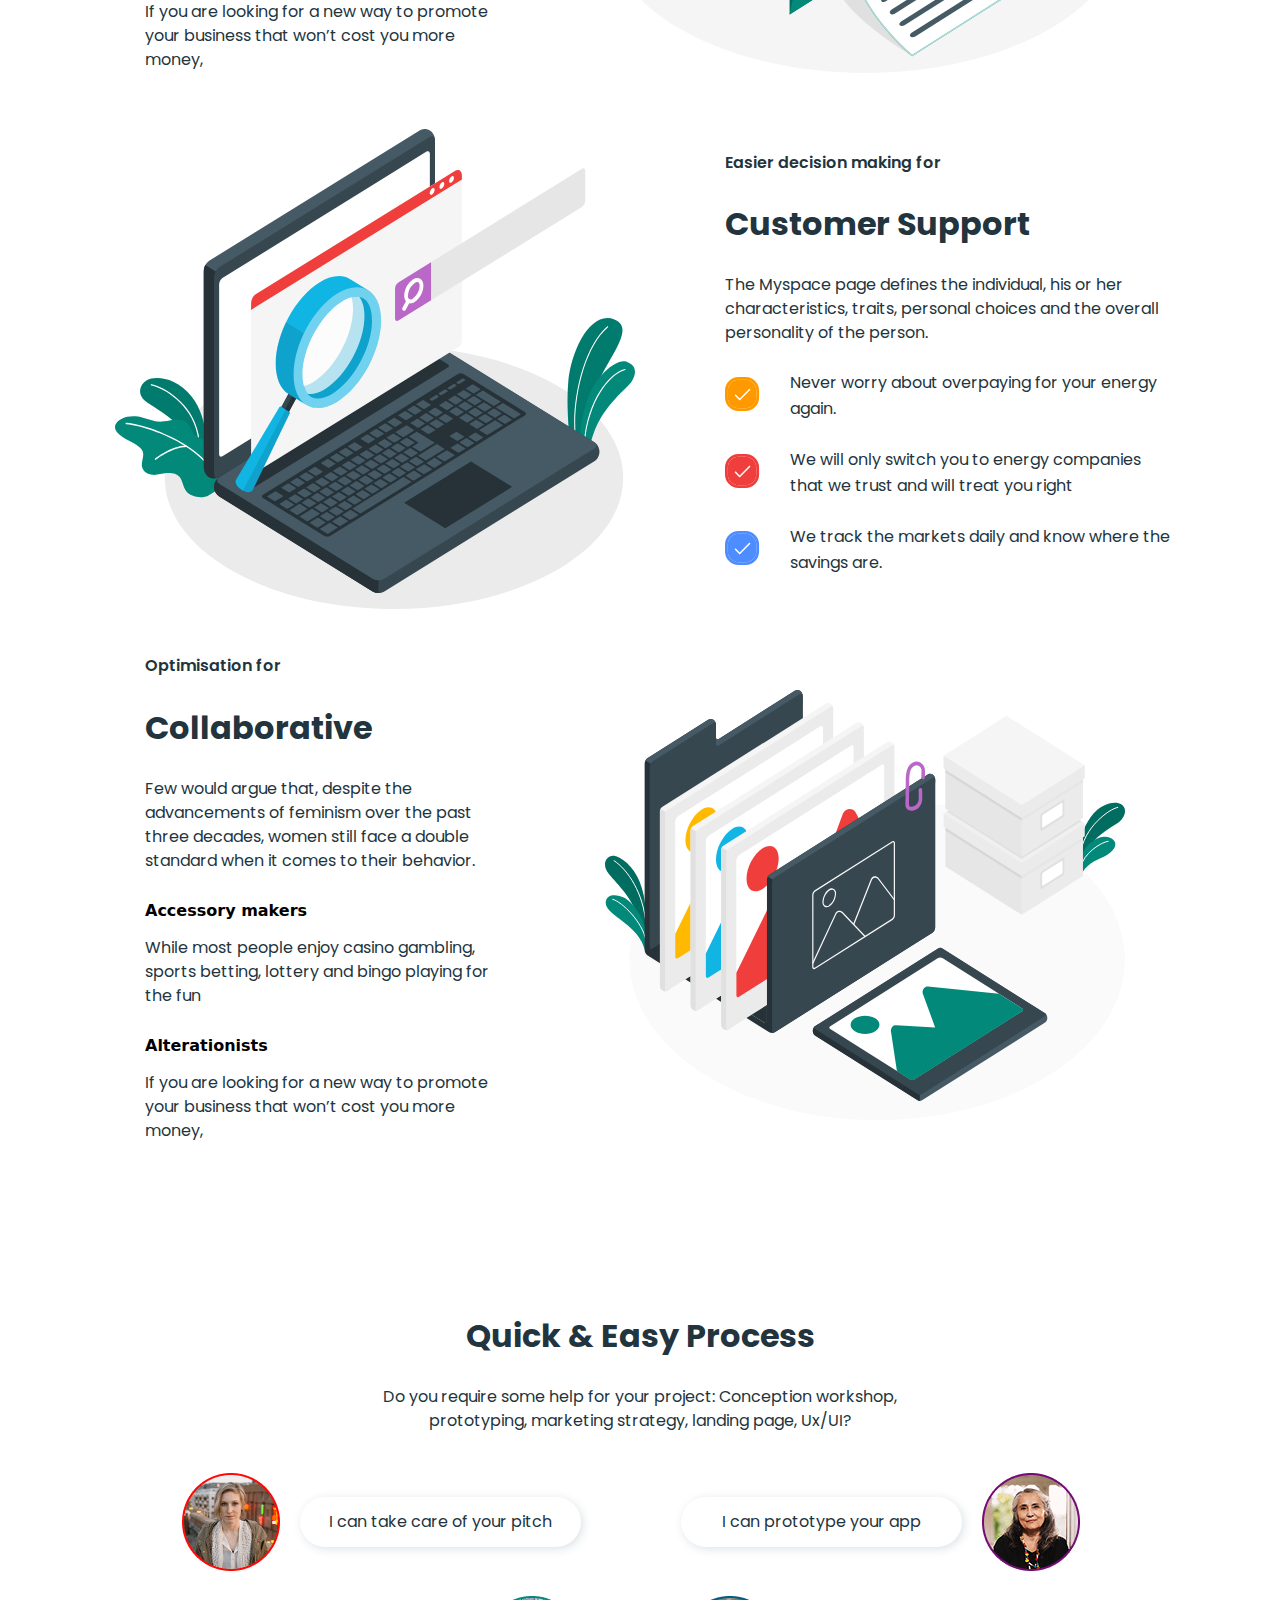
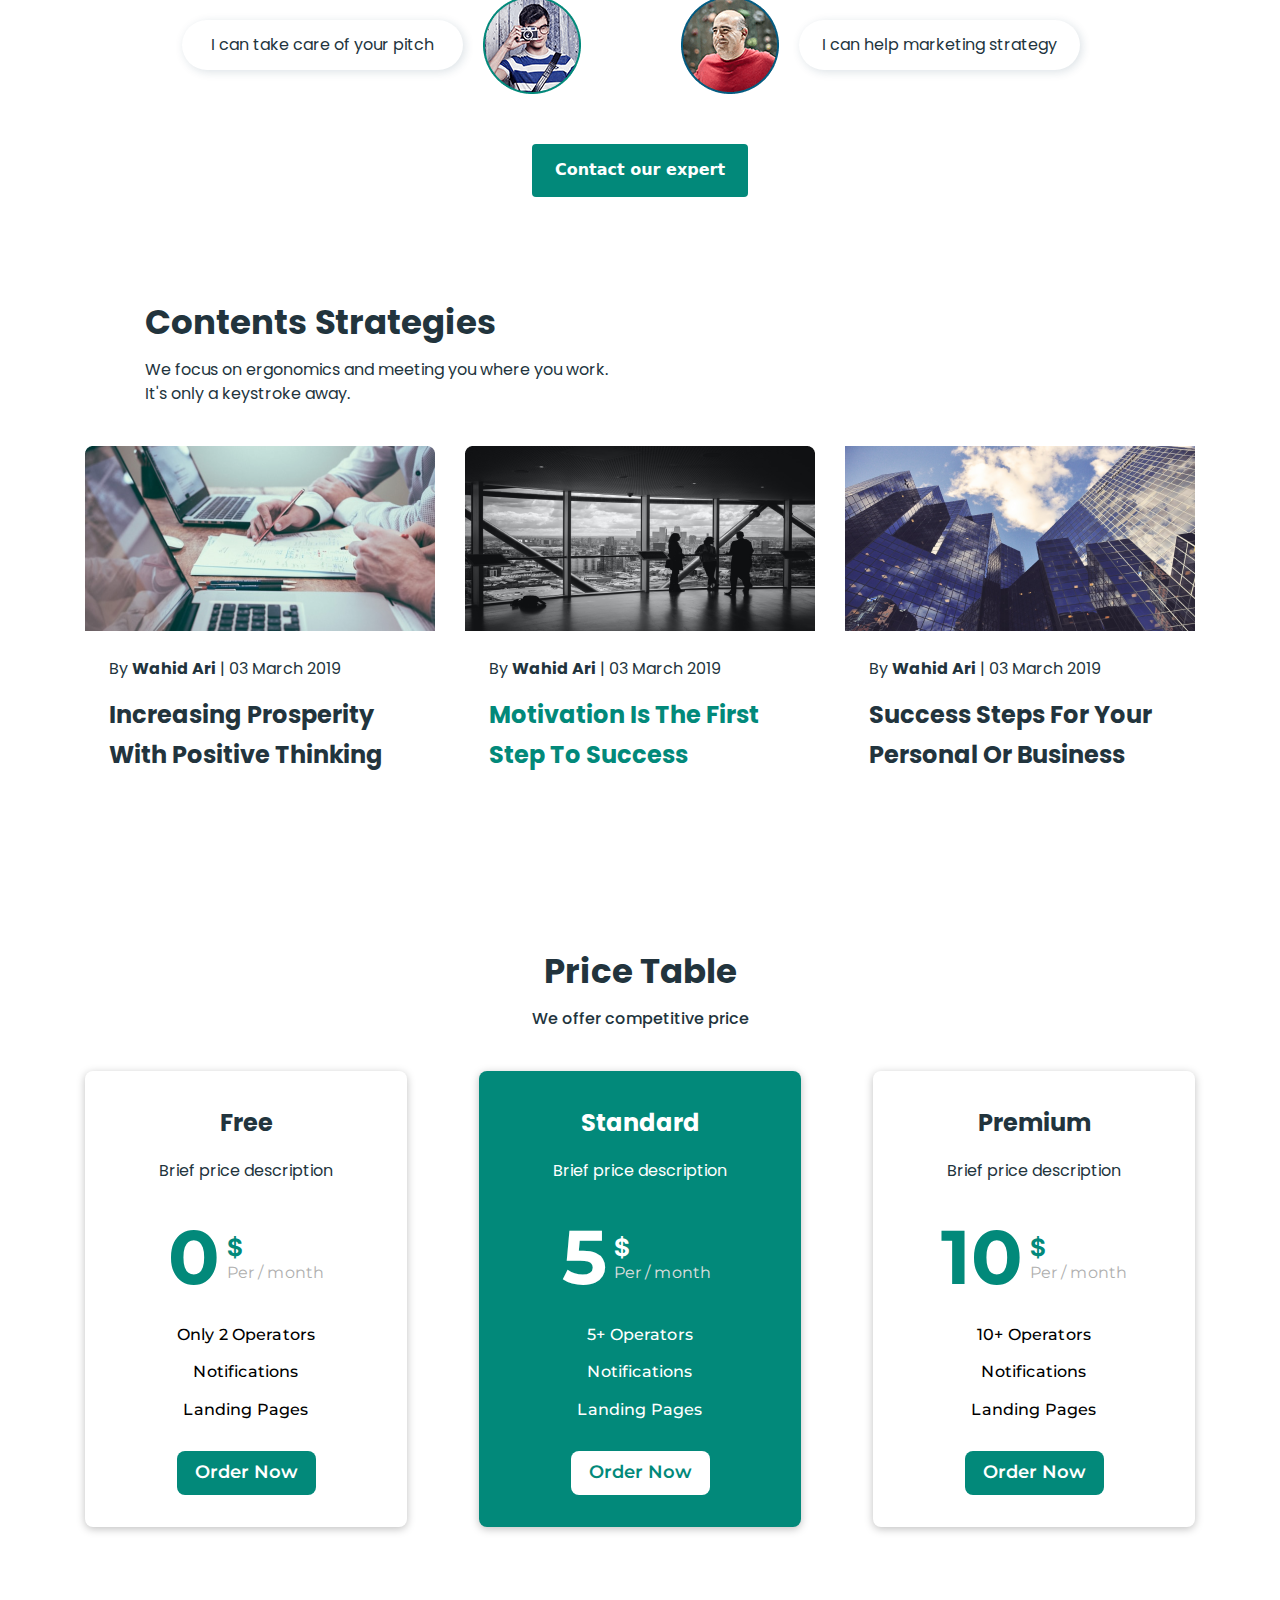
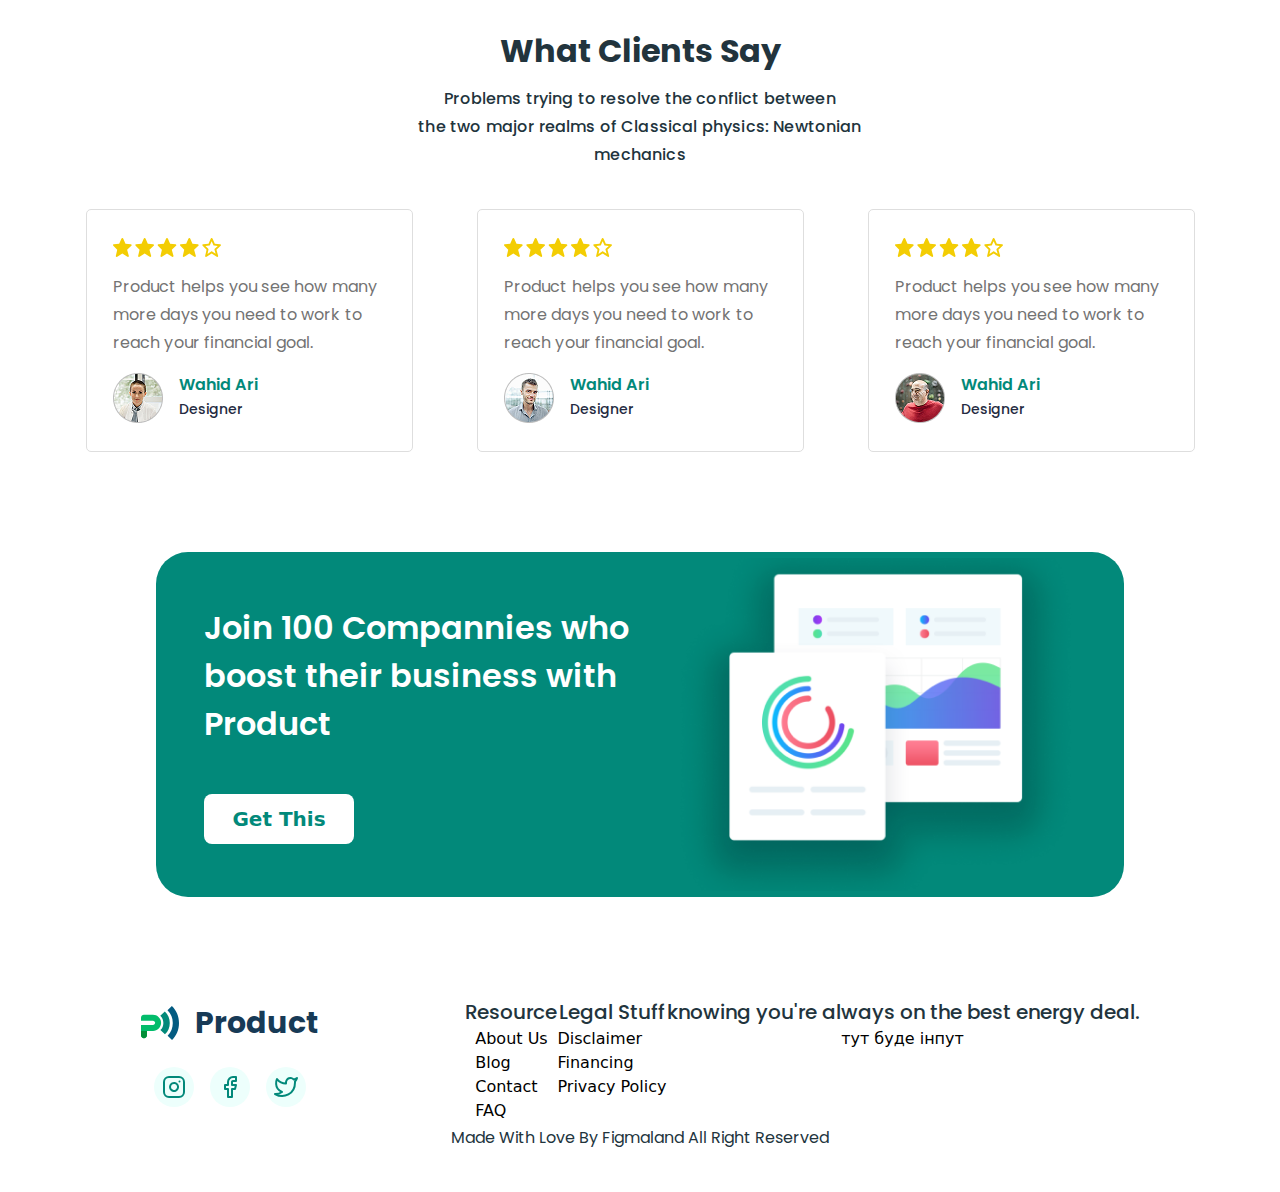
==== commit f6f13894: "commit message" ====
--- a/index.html
+++ b/index.html
@@ -13,14 +13,14 @@
 <body>
     <header>
         <div class="container">            
-            <div class="header-logo-cont">
+            <div class="logo-cont">
                 <a href="index.html"><img src="./logo/logo.svg" alt="logo" width="40" height="36"></a>
                 <a class="logo" href="index.html">Product</a>
             </div>
             <div class="container-nav">
                 <nav class="header-nav">
                     <ul class="nav-list">
-                        <li class="nav-item"><a href="index.html">Product</a></li>
+                        <li class="nav-item current"><a href="index.html">Product</a></li>
                         <li class="nav-item"><a href="./customers.html" target="_blank">Customers</a></li>
                         <li class="nav-item"><a href="./pricing.html" target="_blank">Pricing</a></li>
                         <li class="nav-item"><a href="">Resources</a></li>
@@ -297,76 +297,103 @@
         <!--#endregion section 6 Price Table -->
 
         <!--#region section 7 What Clients Say -->
-        <section>
-            <h2 class="section-title">What Clients Say</h2>
-            <p>Problems trying to resolve the conflict between the two major realms of Classical physics: Newtonian mechanics</p>
-            <ul>
-                <li>
-                    <img src="./logo/stars.svg" alt="stars" width="108" height="18">
-                    <p>Product helps you see how many more days you need to work to reach your financial goal.</p>
-                    <img src="./images/client1.png" alt="client1" width="50" height="50">
-                    <h3 class="section-subtitle">Wahid Ari</h3>
-                    <p>Designer</p>
-                </li>
-                <li>
-                    <img src="./logo/stars.svg" alt="stars" width="108" height="18">
-                    <p>Product helps you see how many more days you need to work to reach your financial goal.</p>
-                    <img src="./images/client2.png" alt="client2" width="50" height="50">
-                    <h3 class="section-subtitle">Wahid Ari</h3>
-                    <p>Designer</p>
-                </li>
-                <li>
-                    <img src="./logo/stars.svg" alt="stars" width="108" height="18">
-                    <p>Product helps you see how many more days you need to work to reach your financial goal.</p>
-                    <img src="./images/client3.png" alt="client3" width="50" height="50">
-                    <h3 class="section-subtitle">Wahid Ari</h3>
-                    <p>Designer</p>
-                </li>
-            </ul>
+        <section class="section-clients">
+            <div class="container">
+                <h2 class="section-title">What Clients Say</h2>
+                <p class="clients-text">Problems trying to resolve the conflict between <br>the two major realms of Classical physics: Newtonian mechanics</p>
+                <ul class="clients-list">
+                    <li class="Clients-item">
+                        <img src="./logo/stars.svg" alt="stars" width="108" height="18">
+                        <p class="Clients-item-text">Product helps you see how many more days you need to work to reach your financial goal.</p>
+                        <div class="Clients-item-cont">
+                            <img src="./images/client1.png" alt="client1" width="50" height="50">
+                            <p class="section-subtext">Wahid Ari<br>
+                            <span class="Clients-span">Designer</span></p>
+                        </div>
+                    </li>
+                    <li class="Clients-item">
+                        <img src="./logo/stars.svg" alt="stars" width="108" height="18">
+                        <p class="Clients-item-text">Product helps you see how many more days you need to work to reach your financial goal.</p>
+                        <div class="Clients-item-cont">
+                            <img src="./images/client2.png" alt="client1" width="50" height="50">
+                            <p class="section-subtext">Wahid Ari<br>
+                            <span class="Clients-span">Designer</span></p>
+                        </div>
+                    </li>
+                    <li class="Clients-item">
+                        <img src="./logo/stars.svg" alt="stars" width="108" height="18">
+                        <p class="Clients-item-text">Product helps you see how many more days you need to work to reach your financial goal.</p>
+                        <div class="Clients-item-cont">
+                            <img src="./images/client3.png" alt="client1" width="50" height="50">
+                            <p class="section-subtext">Wahid Ari<br>
+                            <span class="Clients-span">Designer</span></p>
+                        </div>
+                    </li>
+                </ul>
+            </div>
         </section>
         <!--#endregion section 7 What Clients Say -->
 
         <!--#region section 8 Join 100 Compannies -->
-        <section>
-            <h2 class="section-title">Join 100 Compannies who boost their business with Product</h2>
-            <button type="button">Get This</button>
-            <img src="./images/Join-100-Compannies.png" alt="Join-100-Compannies" width="351" height="331">
+        <section class="section-join">
+            <div class="container">
+                <div class="subtitle-cont">
+                    <h2 class="section-title">Join 100 Compannies who boost their business with Product</h2>
+                    <button class="join-btn" type="button">Get This</button>
+                </div>
+                <img class="join-img" src="./images/Join-100-Compannies.png" alt="Join-100-Compannies">
+            </div>
         </section>
         <!--#endregion section 8 Join 100 Compannies -->
 
     </main>
        
     <footer>
-        <a href="index.html">
-            <img src="./logo/logo.svg" alt="logo" width="40" height="36">Product>
-        </a>
-        <ul>
-            <li><a href="https://www.instagram.com/" target="_blank" rel="nofollow noopen noreferrer" aria-level="instagram"><img src="./logo/insta.svg" alt="instagram"></a></li>
-            <li><a href="https://www.facebook.com/" target="_blank" rel="nofollow noopen noreferrer" aria-level="facebook"><img src="./logo/fb.svg" alt="facebook"></a></li>
-            <li><a href="https://x.com/" target="_blank" rel="nofollow noopen noreferrer" aria-level="twitter"><img src="./logo/twit.svg" alt="twitter"></a></li>
-        </ul>
-        <nav>
-            <p>Resource</p>
-            <ul>
-                <li><a href="">About Us</a></li>
-                <li><a href="">Blog</a></li>
-                <li><a href="">Contact</a></li>
-                <li><a href="">FAQ</a></li>
-            </ul>
-            <p>Legal Stuff</p>
-            <ul>
-                <li><a href="">Disclaimer</a></li>
-                <li><a href="">Financing</a></li>
-                <li><a href="">Privacy Policy</a></li>                
-            </ul>
-        </nav>
-        <p>knowing you're always on the best energy deal.</p>
-        <form action="">
-            тут буде інпут
+        <div class="container">
+            <div class="logo-socials">
+                <div class="logo-cont">
+                    <a href="index.html"><img src="./logo/logo.svg" alt="logo" width="40" height="36"></a>
+                    <a class="logo" href="index.html">Product</a>
+                </div>
+                <ul class="socials-list">
+                    <li><a href="https://www.instagram.com/" target="_blank" rel="nofollow noopen noreferrer" aria-level="instagram"><img src="./logo/insta.svg" alt="instagram" width="40" height="40"></a></li>
+                    <li><a href="https://www.facebook.com/" target="_blank" rel="nofollow noopen noreferrer" aria-level="facebook"><img src="./logo/fb.svg" alt="facebook" width="40" height="40"></a></li>
+                    <li><a href="https://x.com/" target="_blank" rel="nofollow noopen noreferrer" aria-level="twitter"><img src="./logo/twit.svg" alt="twitter" width="40" height="40"></a></li>
+                </ul>
+            </div>
+            <nav>
+                <ul class="footer-nav-list">
+                    <li class="footer-nav-item">
+                        <p class="footer-nav-title">Resource</p>
+                        <ul>
+                            <li><a href="">About Us</a></li>
+                            <li><a href="">Blog</a></li>
+                            <li><a href="">Contact</a></li>
+                            <li><a href="">FAQ</a></li>
+                        </ul>
+                    </li>
+                    <li class="footer-nav-item">                        
+                        <p class="footer-nav-title">Legal Stuff</p>
+                        <ul>
+                            <li><a href="">Disclaimer</a></li>
+                            <li><a href="">Financing</a></li>
+                            <li><a href="">Privacy Policy</a></li>
+                        </ul>
+                    </li>
+                    <li class="footer-nav-item">
+                        <p class="footer-nav-title">knowing you're always on the best energy deal.</p>
+                        <form action="">
+                        тут буде інпут
             
-        </form>
-        
-        <p>Made With Love By Figmaland All Right Reserved</p>
+                    </form>
+            
+                    </li>
+                </ul>
+            </nav>
+            
+            
+        </div>
+        <p class="final-text">Made With Love By Figmaland All Right Reserved</p>
     </footer>
 </body>
 </html>
--- a/css/styles.css
+++ b/css/styles.css
@@ -1,5 +1,8 @@
 * {
     box-sizing: border-box; 
+}
+body {
+    line-height: 1.5;
 }
 :root {
     --primary-color: #22343d;
@@ -12,8 +15,7 @@
 p {
     font-family: "Poppins", sans-serif;
     font-weight: 400;
-    font-size: 16px;
-    line-height: 1.62;
+    font-size: 16px;    
     color: var(--primary-color);
 }
 
@@ -27,8 +29,14 @@
 }
 img {
     display: block;
-    /* max-width: 100%;
-    height: auto; */
+    max-width: 100%;
+    height: auto;
+}
+
+button {
+    padding: 0;
+    border: none;
+    cursor: pointer;
 }
 
 .container, 
@@ -37,7 +45,7 @@
 .logo, 
 .nav-list, 
 .header-sign,
-.header-logo-cont,
+.logo-cont,
 .section-hero,
 .container-title,
 .section-hero-img,
@@ -53,7 +61,14 @@
 .price-cont,
 .for-price-list,
 .per-month-cont,
-.dollar-per-month {
+.dollar-per-month,
+.clients-list, 
+.Clients-item-cont,
+.subtitle-cont,
+.logo-socials,
+.socials-list,
+.footer-nav-list,
+.footer-nav-item {
     display: flex;
     align-items: center;
 }
@@ -65,6 +80,14 @@
     justify-content: space-between;
 }
 
+header .container {
+    max-width: 1110px;
+    padding-left: 0;
+    padding-right: 0;
+    margin-left: auto;
+    margin-right: auto;
+}
+
 .container-nav {
     justify-items: space-between;
 }
@@ -83,9 +106,12 @@
     justify-content: flex-end;
 }
 
+.nav-list {
+    gap: 30px;
+    margin-right: 73px;
+}
+
 .nav-item {
-    gap: 30px;
-    margin-right: 75px;
     font-family: "Poppins", sans-serif;
     font-weight: 400;
     font-size: 16px;
@@ -93,12 +119,17 @@
     color: var(--primary-color);
 }
 
-.nav-item:first-child {
+.nav-item.current {
     font-weight: 600;/*вага міняється в залежності 
     від відкритої сторінки (на другій - жирний Customers, 
     на третій - Pricing)*/
 }
 
+.nav-item:hover,
+.nav-item:focus {
+    box-shadow: 1px 1px 1px 1px var(--btn-color);
+}
+
 .header-sign {
     gap: 21px;
 }
@@ -107,6 +138,8 @@
     font-family: "Poppins", sans-serif;
     font-weight: 600;
     font-size: 16px;
+    padding-top: auto;
+    padding-bottom: auto;
     text-align: center;
     color: var(--secondary-color);
     width: 105px;
@@ -120,6 +153,8 @@
     font-family: "Poppins", sans-serif;
     font-weight: 600;
     font-size: 16px;
+    padding-top: auto;
+    padding-bottom: auto;
     color: var(--light-color);/*правило не працює*/
     text-align: center;
     width: 113px;
@@ -145,8 +180,7 @@
 .page-title {
     font-family: "Poppins", sans-serif;
     font-weight: 700;
-    font-size: 40px;
-    line-height: 1.5;
+    font-size: 40px;  
     color: var(--primary-color);            
 }
 
@@ -171,10 +205,6 @@
     font-size: 16px;
 }
 
-.button-start:hover {
-    cursor: pointer;
-}
-
 .logo-video {
     margin-left: 30px;
 }
@@ -200,7 +230,6 @@
     font-family: "Poppins", sans-serif;
     font-weight: 700;
     font-size: 32px;
-    line-height: 1.5;
     text-align: center;
     color: var(--primary-color);
 }
@@ -209,7 +238,6 @@
     gap: 30px;
     margin-top: 50px;
     max-width: 1110px;
-    /* justify-content: center; */
 }
 
 .product-item {
@@ -237,13 +265,8 @@
     font-family: "Poppins", sans-serif;
     font-weight: 700;
     font-size: 16px;
-    line-height: 1.5;
     padding: 15px 32px 14px 34px;
     margin-top: 50px;
-}
-
-.button-product:hover {
-    cursor: pointer;
 }
 
 /*benefits*/
@@ -328,7 +351,7 @@
 
 .quick-item-text-cont {
     width: 281px;
-    height: 50.1px;
+    height: 50px;
     border: 0px solid var(--light-color);
     border-radius: 25px;
     text-align: center;
@@ -339,7 +362,6 @@
 
 .quick-btn {
     border-radius: 4px;
-    border: 0;
     width: 216px;
     height: 53px;
     background: var(--btn-color);
@@ -533,7 +555,6 @@
 .order-now-btn {
     width: 139px;
     height: 44px;
-    border: 0;
     border-radius: 8px;
     margin-top: 30px;
     background-color: var(--btn-color);
@@ -541,6 +562,7 @@
     font-family: "Montserrat", sans-serif;
     font-weight: 600;
     font-size: 18px;
+    line-height: 1.22;
 }
 
 .green .order-now-btn {
@@ -550,3 +572,161 @@
 
 /*What Clients Say*/
 
+.section-clients .container {
+    flex-direction: column;
+    padding-top: 0;
+    padding-bottom: 100px;
+}
+
+.clients-text {
+    font-weight: 500;
+    font-size: 16px;
+    line-height: 1.75;
+    letter-spacing: 0.01em;
+    margin-top: 10px;
+    width: 537px;
+    text-align: center;
+}
+
+.clients-list {
+    gap: 64px;
+    margin-top: 40px;
+}
+
+.Clients-item {
+    width: 327px;
+    padding: 28px 26px;
+    border: 1px solid #dedede;
+    border-radius: 5px;
+}
+
+.Clients-item-text {
+    margin-top: 16px;
+    line-height: 1.75;
+    letter-spacing: 0.01em;
+    color: #737373;
+}
+
+.Clients-item-cont {
+    margin-top: 16px;
+}
+
+.Clients-item-cont img {
+    margin-right: 16px;
+}
+
+.section-subtext {
+    font-weight: 600;
+    letter-spacing: 0.01em;
+    color: var(--btn-color);
+}
+
+.Clients-span {
+    font-weight: 500;
+    font-size: 14px;
+    line-height: 1.71;
+    letter-spacing: 0.01em;
+    color: #252b42;
+}
+
+.section-join .container {
+    width: 968px;
+    height: 345px;
+    margin-left: auto;
+    margin-right: auto;
+    padding: 6px 48px;
+    background-color: var(--btn-color);
+    border-radius: 32px;
+    gap: 10px;
+}
+
+.subtitle-cont {
+    flex-direction: column;
+    align-items: flex-start;
+    gap: 46px;
+}
+
+.subtitle-cont .section-title {
+    text-align: left;
+    font-weight: 600;
+    line-height: 1.5;
+    color: var(--light-color);
+}
+
+.join-btn {
+    border-radius: 8px;
+    width: 150px;
+    height: 50px;
+    background-color: var(--light-color);
+    color: var(--btn-color);
+    font-weight: 600;
+    font-size: 20px;
+}
+
+.join-img {
+    /* width: 351px;  */
+    height: 100%;
+}
+
+footer {
+    padding: 100px 0 40px 0;
+}
+
+footer .container {
+    width: 1110px;
+    padding: 0;
+    justify-content:center;
+    align-items: flex-start;
+    margin-left: auto;
+    margin-right: auto;
+}
+
+.logo-socials {
+    flex-direction: column;
+    margin-right: 146px;
+    /* justify-content: flex-start; */
+}
+
+.logo-socials .logo-cont {
+    margin-bottom: 18px;
+    width: 178px;
+}
+
+.socials-list {
+    gap: 16px;
+}
+
+.footer-nav-list {
+    align-items: flex-start;
+}
+
+.footer-nav-item {
+    flex-direction: column;
+}
+
+.footer-nav-title{
+    font-size: 20px;
+    font-weight: 500;
+}
+
+
+
+
+
+
+
+
+
+
+
+
+
+
+
+
+
+
+.final-text{
+    text-align: center;
+    line-height: 1.87;
+}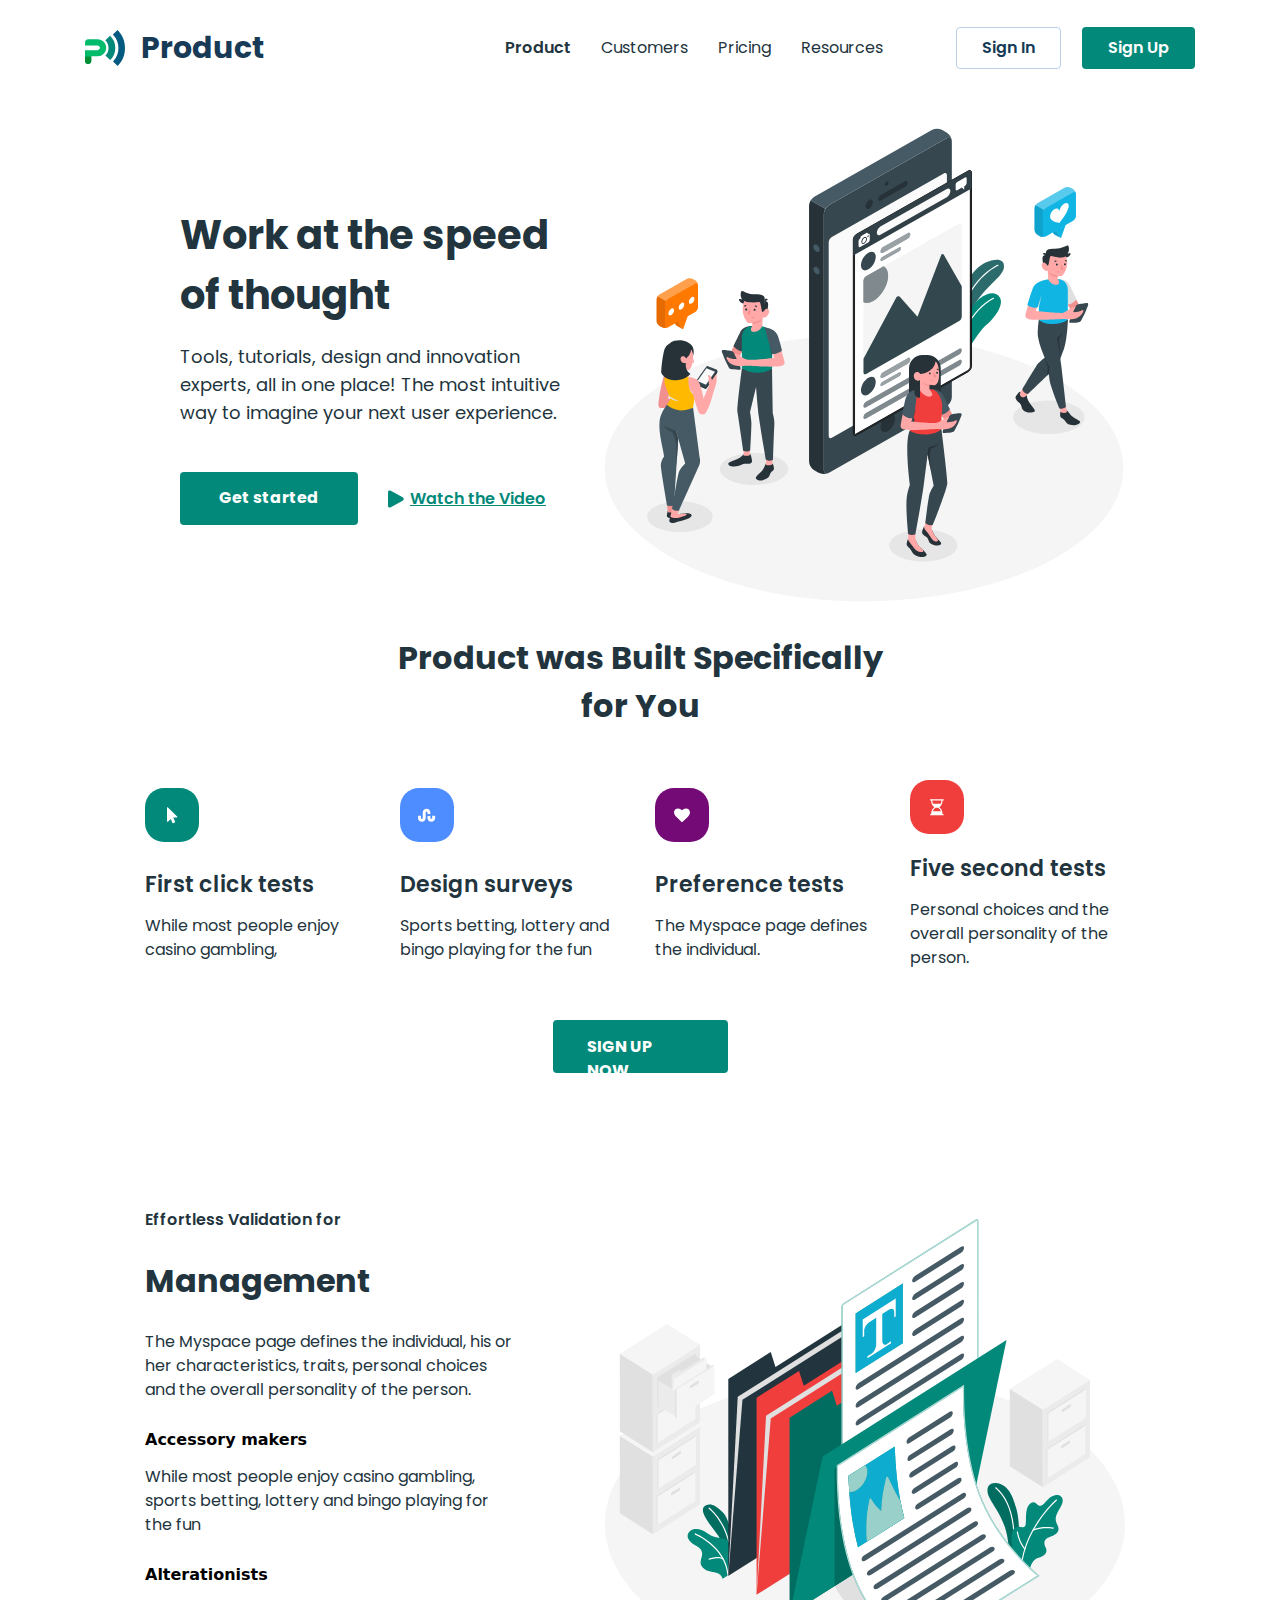
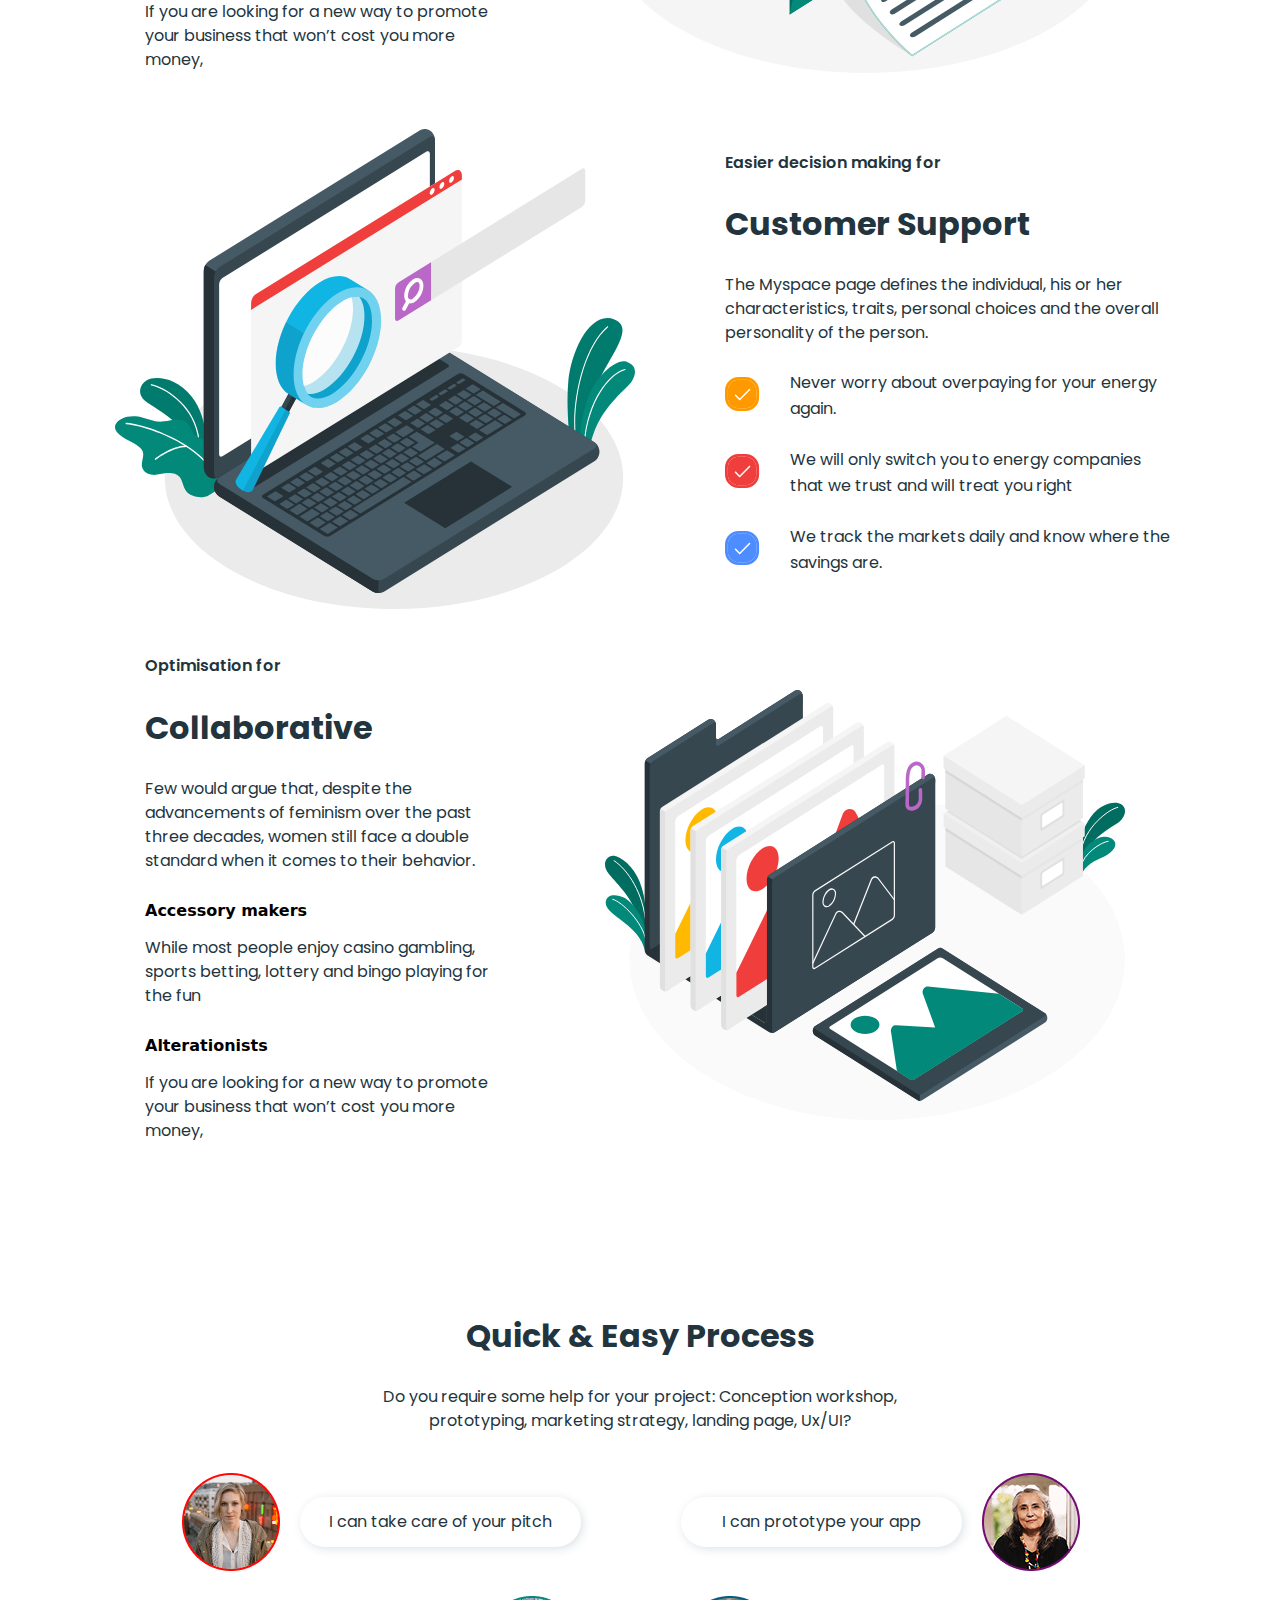
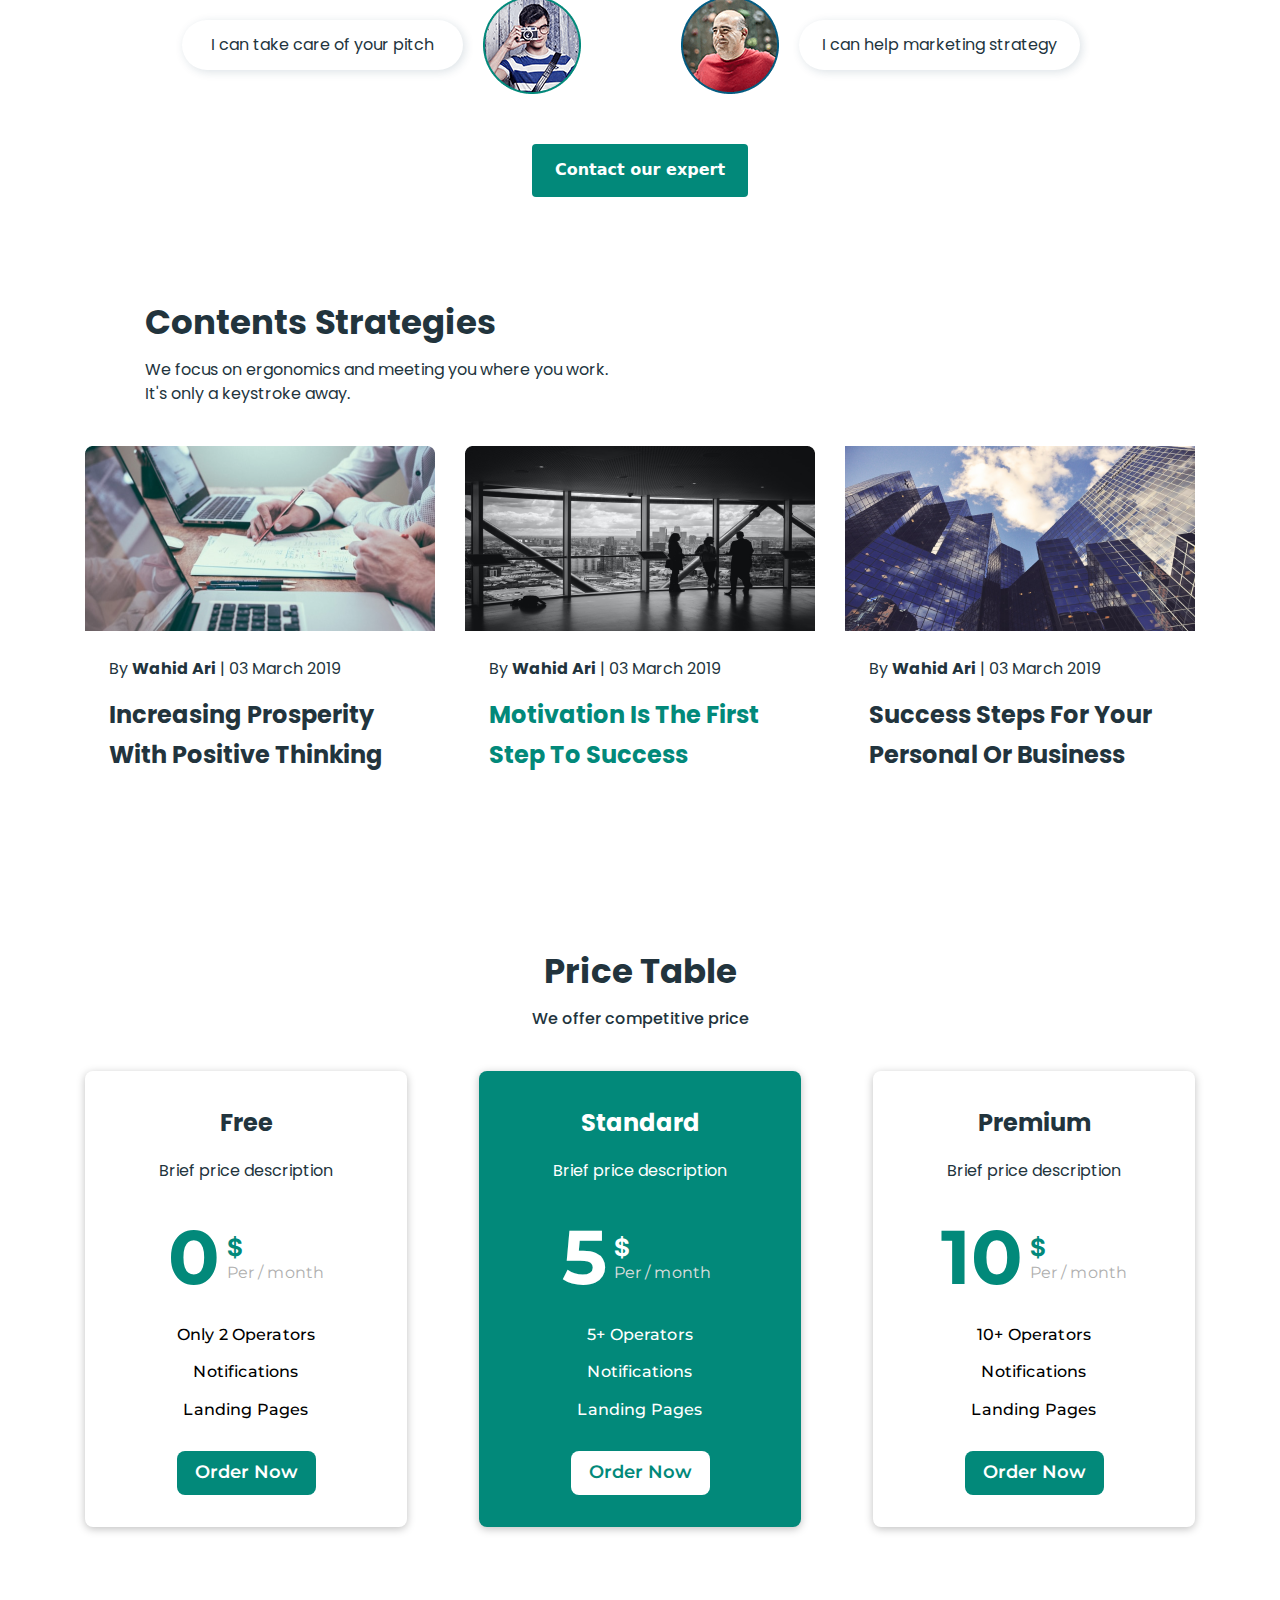
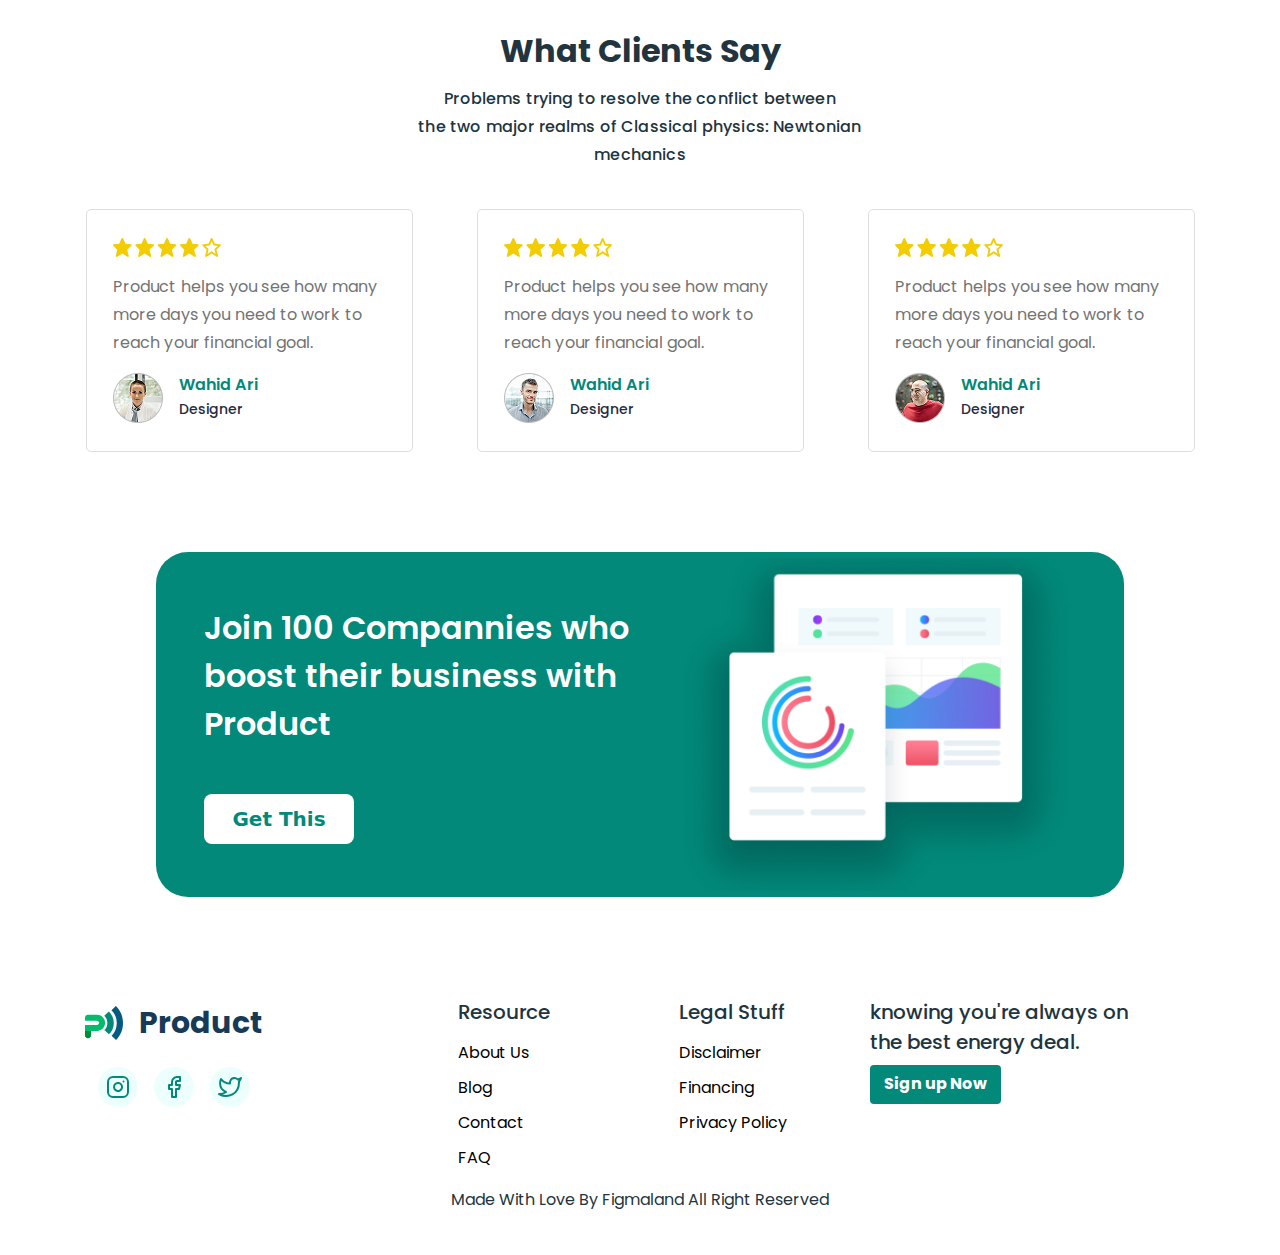
==== commit aef38c7a: "commit message" ====
--- a/index.html
+++ b/index.html
@@ -363,28 +363,28 @@
             </div>
             <nav>
                 <ul class="footer-nav-list">
-                    <li class="footer-nav-item">
+                    <li class="footer-nav-item first">
                         <p class="footer-nav-title">Resource</p>
-                        <ul>
+                        <ul class="footer-item-list">
                             <li><a href="">About Us</a></li>
                             <li><a href="">Blog</a></li>
                             <li><a href="">Contact</a></li>
                             <li><a href="">FAQ</a></li>
                         </ul>
                     </li>
-                    <li class="footer-nav-item">                        
+                    <li class="footer-nav-item second">                        
                         <p class="footer-nav-title">Legal Stuff</p>
-                        <ul>
+                        <ul class="footer-item-list">
                             <li><a href="">Disclaimer</a></li>
                             <li><a href="">Financing</a></li>
                             <li><a href="">Privacy Policy</a></li>
                         </ul>
                     </li>
-                    <li class="footer-nav-item">
-                        <p class="footer-nav-title">knowing you're always on the best energy deal.</p>
+                    <li class="footer-nav-item third">
+                        <p class="footer-nav-title third">knowing you're always on the best energy deal.</p>
                         <form action="">
-                        тут буде інпут
-            
+                        <!-- тут буде інпут -->
+                        <button class="button-start footer" type="button">Sign up Now</button>
                     </form>
             
                     </li>
--- a/css/styles.css
+++ b/css/styles.css
@@ -68,7 +68,8 @@
 .logo-socials,
 .socials-list,
 .footer-nav-list,
-.footer-nav-item {
+.footer-nav-item,
+.footer-item-list {
     display: flex;
     align-items: center;
 }
@@ -675,16 +676,17 @@
 footer .container {
     width: 1110px;
     padding: 0;
-    justify-content:center;
+    /* justify-content:center; */
     align-items: flex-start;
     margin-left: auto;
     margin-right: auto;
+    margin-bottom: 10px;
 }
 
 .logo-socials {
     flex-direction: column;
     margin-right: 146px;
-    /* justify-content: flex-start; */
+    justify-content: flex-start;
 }
 
 .logo-socials .logo-cont {
@@ -702,21 +704,44 @@
 
 .footer-nav-item {
     flex-direction: column;
+    align-items: flex-start;
 }
 
 .footer-nav-title{
     font-size: 20px;
     font-weight: 500;
-}
-
-
-
-
-
-
-
-
-
+    margin-bottom: 8px;
+}
+
+.footer-item-list{
+    flex-direction: column;
+    align-items:flex-start;
+    font-family: "Poppins", sans-serif;
+    font-weight: 400;
+    font-size: 16px;
+    line-height: 2.19;
+}
+
+.footer-nav-item.first {
+    margin-right: 129px;
+}
+
+.footer-nav-item.second{
+    margin-right: 83px;
+}
+
+.footer-nav-item.third{
+    width: 325px;
+}
+
+.footer-nav-title.third{
+    width: 280px;
+}
+
+.button-start.footer{
+    width: 131px;
+    height: 39px;
+}
 
 
 
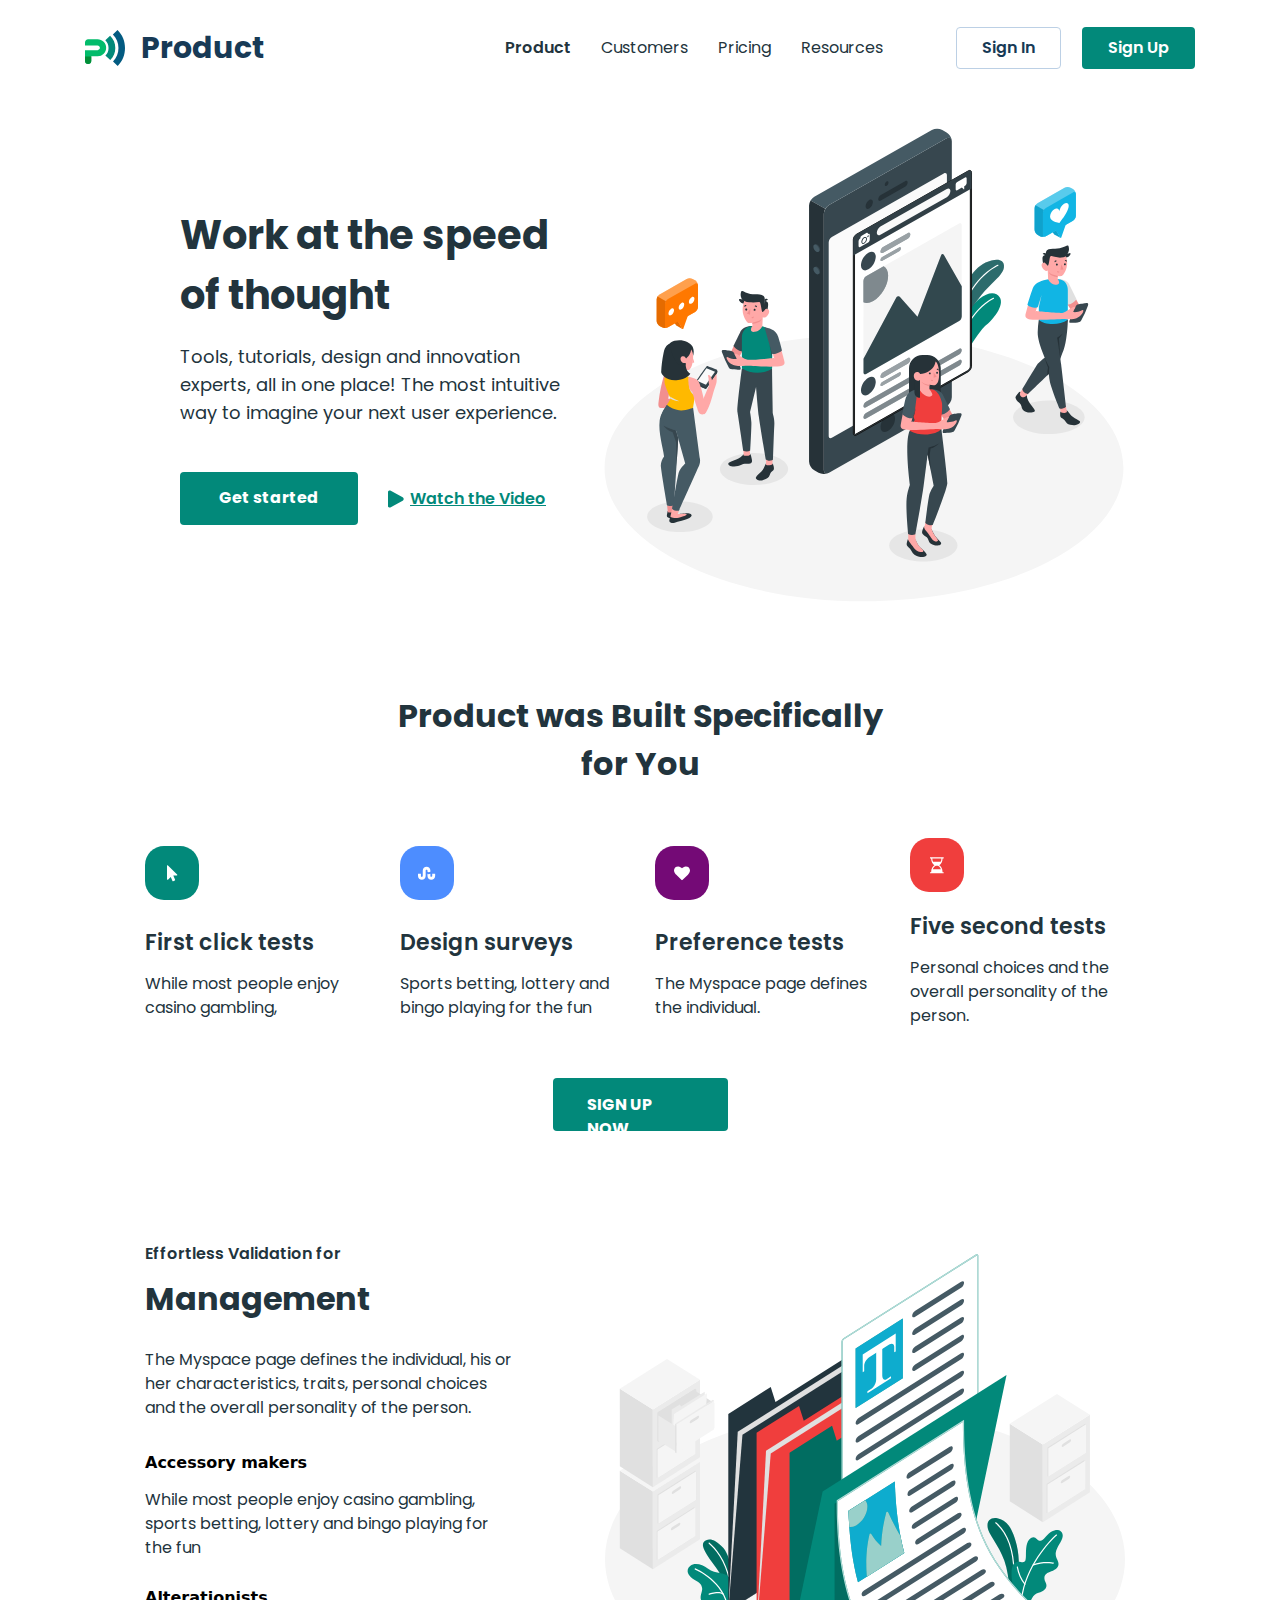
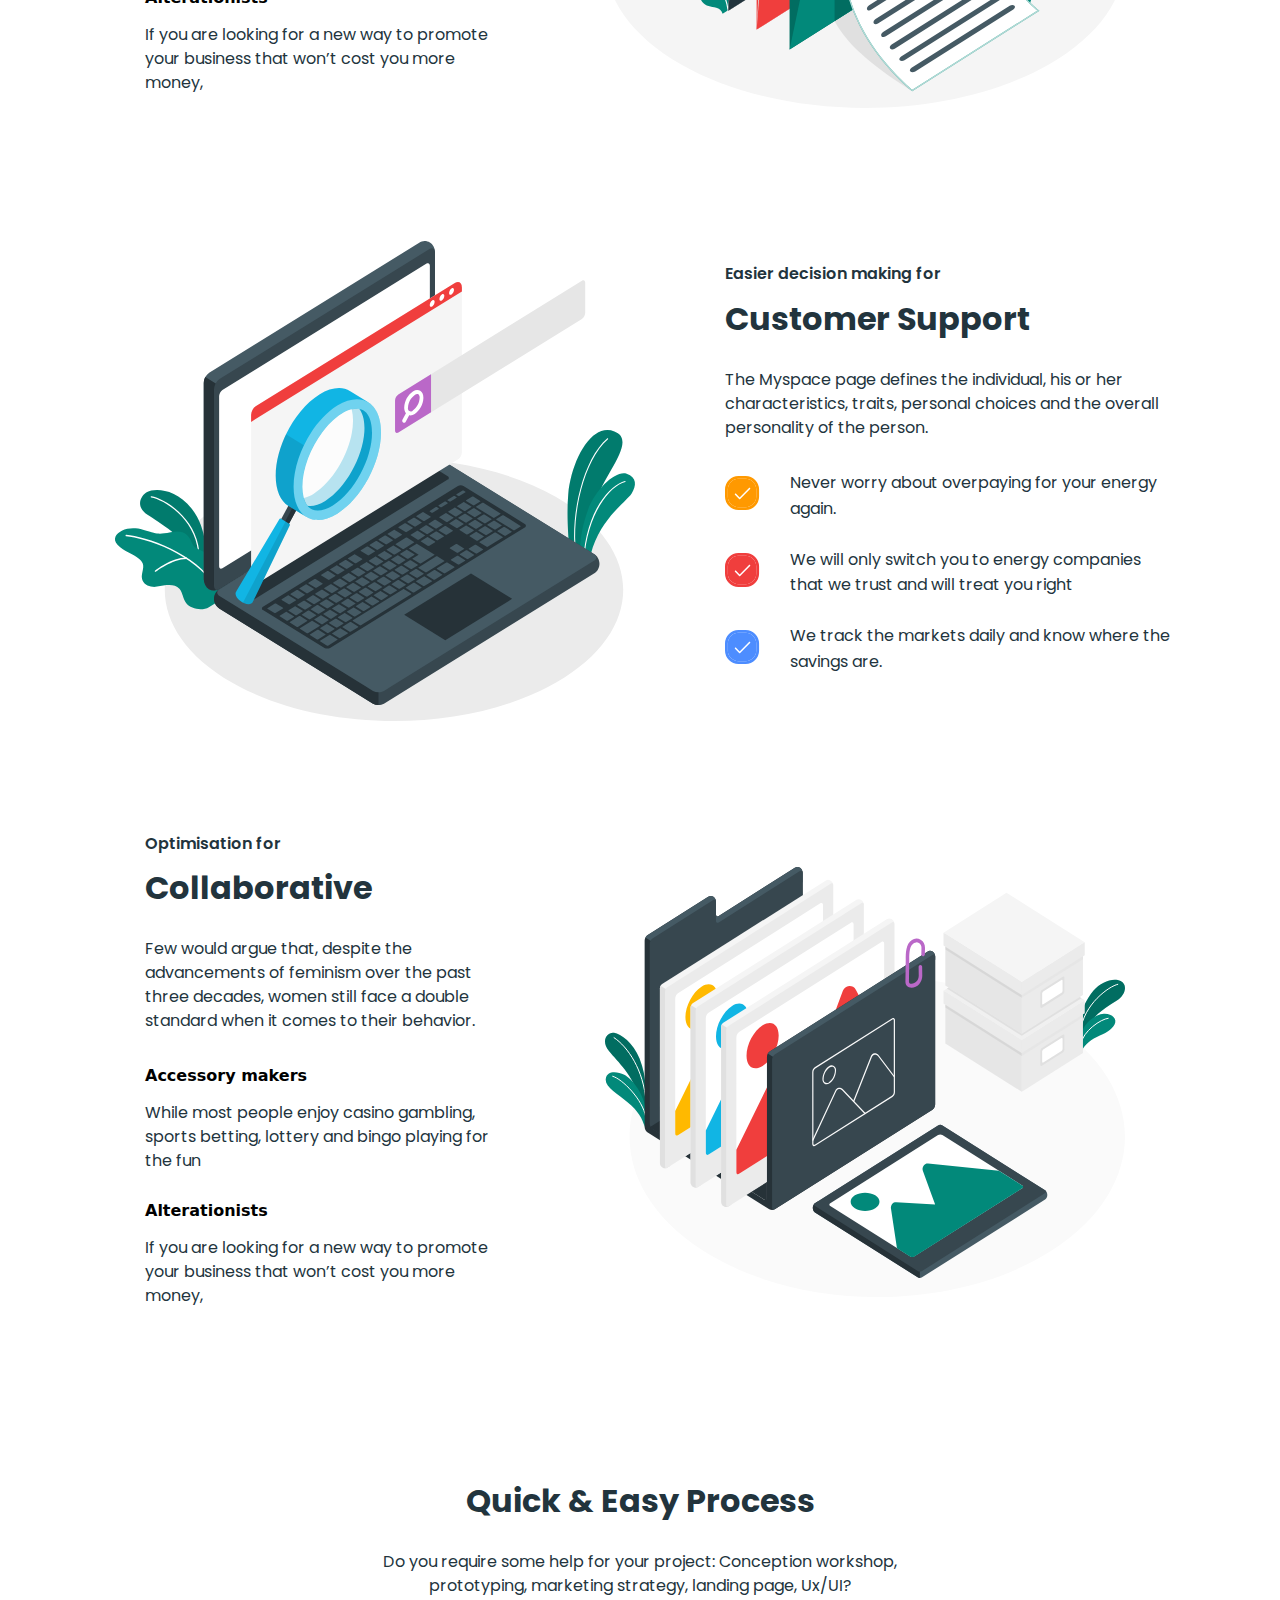
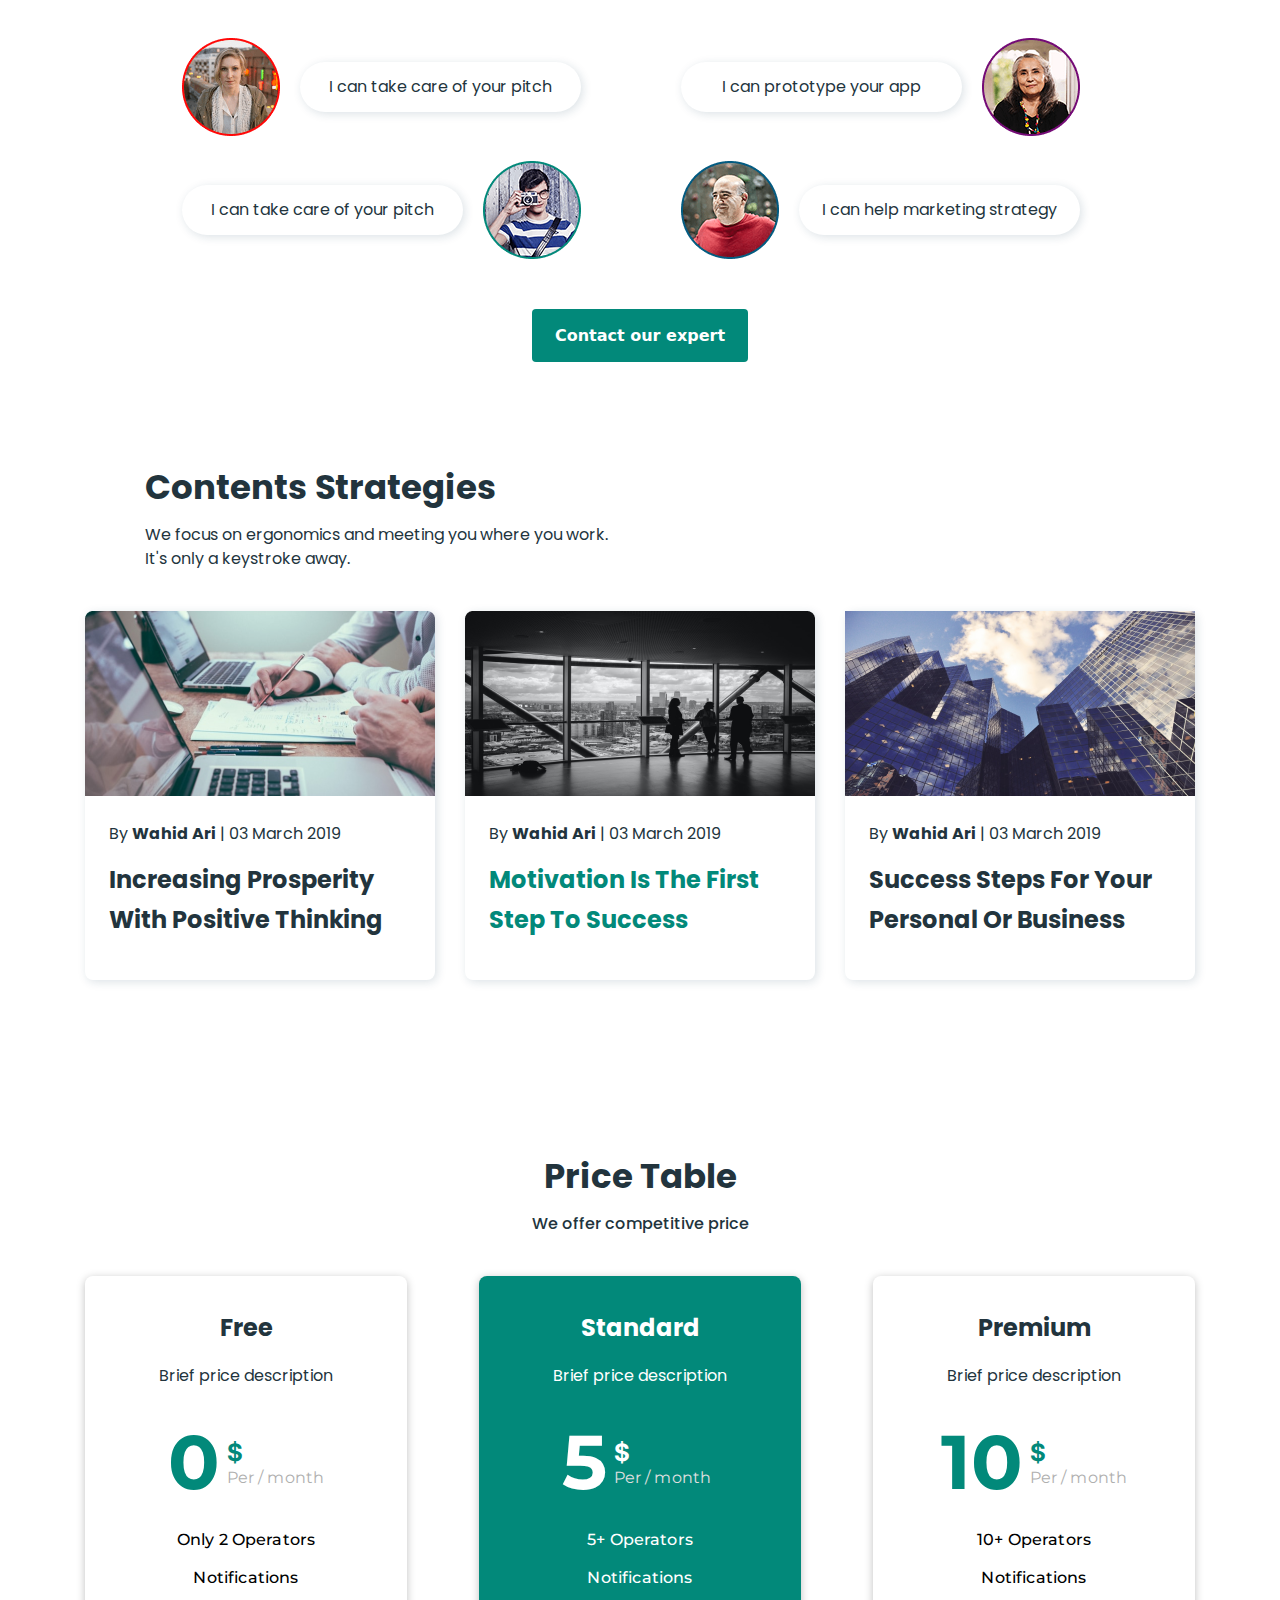
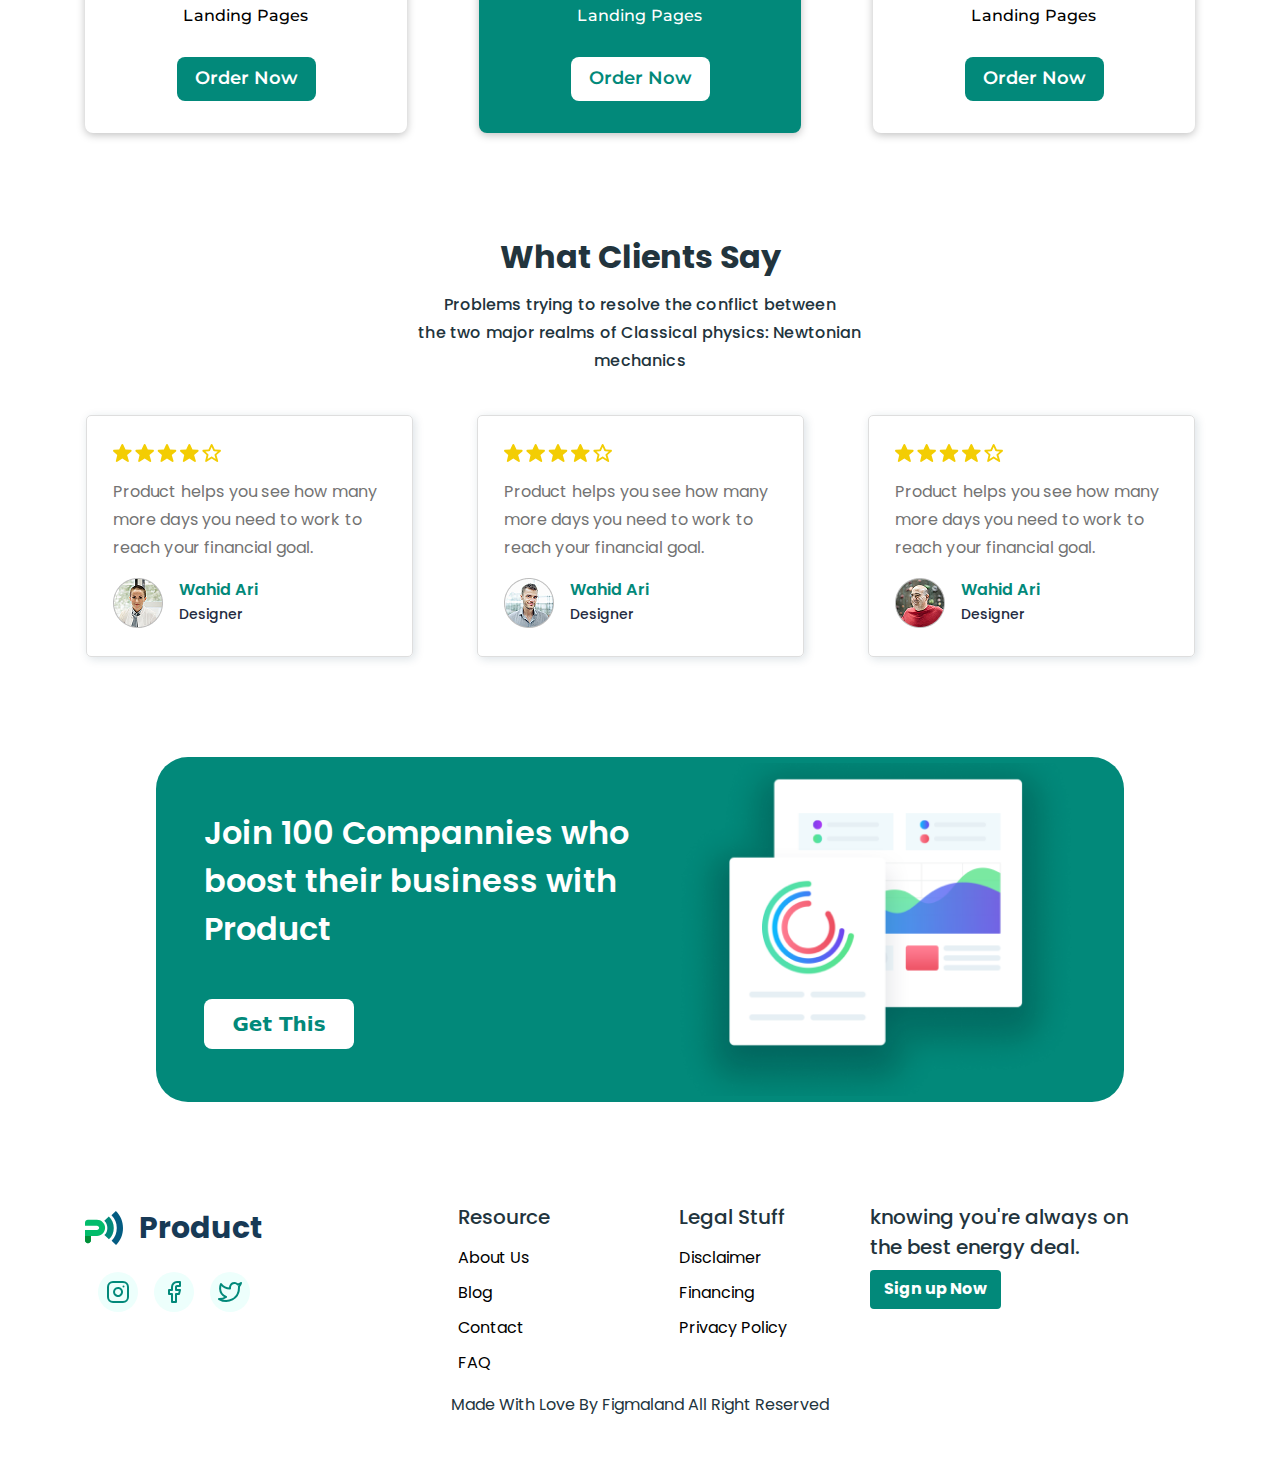
==== commit 06c3e244: "commit message" ====
--- a/index.html
+++ b/index.html
@@ -86,15 +86,15 @@
         <!--#region section 3 benefits -->
         <section class="section-benefits">
             <h2 hidden>benefits</h2>
-            <ul>
-                <li class="benefits-list">
+            <ul class="benefits-list">
+                <li class="benefits-item">
                     <div class="container">
                         <div class="container-benefits">
                             <p class="benefits-pre">Effortless Validation for</p>
                             <h3 class="section-subtitle">Management</h3>
-                            <p>The Myspace page defines the individual, his or her characteristics, traits, personal choices and the overall
+                            <p class="benefits-text">The Myspace page defines the individual, his or her characteristics, traits, personal choices and the overall
                             personality of the person.</p>
-                            <ul>
+                            <ul class="benefits-sublist">
                                 <li>
                                     <h4 class="subsubtitle">Accessory makers</h4>
                                     <p>While most people enjoy casino gambling, sports betting, lottery and bingo playing for the fun</p>
@@ -110,15 +110,15 @@
                     </div>
                 </li>
 
-                <li class="benefits-list">
+                <li class="benefits-item">
                     <div class="container">
                         <img src="./images/support-img.svg" alt="support" width="540" height="500">
                         <div class="container-benefits">
                             <p class="benefits-pre">Easier decision making for</p>
                             <h3 class="section-subtitle">Customer Support</h3>
-                            <p>The Myspace page defines the individual, his or her characteristics, traits, personal choices and the overall
+                            <p class="benefits-text">The Myspace page defines the individual, his or her characteristics, traits, personal choices and the overall
                             personality of the person.</p>
-                            <ul>
+                            <ul class="benefits-sublist">
                                 <li class="benefits-points">
                                     <img class="points" src="./logo/Rectangle yellow.svg" alt="point yellow" width="35" height="35">
                                     <p>Never worry about overpaying for your energy again.</p>
@@ -137,14 +137,14 @@
 
                 </li>
 
-                <li class="benefits-list">
+                <li class="benefits-item">
                     <div class="container">
                         <div class="container-benefits">
                             <p class="benefits-pre">Optimisation for</p>
                             <h3 class="section-subtitle">Collaborative</h3>
-                            <p>Few would argue that, despite the advancements of feminism over the past three decades, women still face a double
+                            <p class="benefits-text">Few would argue that, despite the advancements of feminism over the past three decades, women still face a double
                             standard when it comes to their behavior.</p>
-                            <ul>
+                            <ul class="benefits-sublist">
                                 <li>
                                     <h4 class="subsubtitle">Accessory makers</h4>
                                     <p>While most people enjoy casino gambling, sports betting, lottery and bingo playing for the fun</p>
--- a/css/styles.css
+++ b/css/styles.css
@@ -51,6 +51,7 @@
 .section-hero-img,
 .section-hero-buttons,
 .product-list,
+.benefits-list,
 .benefits-points,
 .quick-list,
 .quick-item-cont,
@@ -169,6 +170,7 @@
 
 .section-hero .container {
     justify-content: center;
+    padding-bottom: 80px;
 }
 
 .container-title {
@@ -280,10 +282,16 @@
     width: 486px;
 }
 
-.benefits-list .container {
+.benefits-list {
+    flex-direction: column;
+    gap: 100px;
+}
+
+.benefits-item .container {
     justify-content: center;
     gap: 80px;
     padding-bottom: 0;
+    padding-top: 0;
 }
 
 .subsubtitle, .benefits-pre {
@@ -298,9 +306,13 @@
     font-size: 32px;
 }
 
-.container-benefits p {
+.benefits-sublist p {
     margin-top: 12px;
     margin-bottom: 25px;
+}
+
+.benefits-text {
+    margin-bottom: 30px;
 }
 
 .benefits-points {
@@ -408,6 +420,9 @@
 
 .strategies-item {
     width: 350px;
+    /* border: 1px solid rgba(0, 0, 0, 0.15); */
+    border-radius: 8px;
+    box-shadow: 2px 2px 10px 0 rgba(23, 58, 86, 0.15);
 }
 
 .strategies-item-text {
@@ -422,6 +437,7 @@
     line-height: 1.67;
     margin-top: 12px;
     margin-left: 24px;
+    margin-bottom: 40px;
 }
 
 .section-subtitle.link {
@@ -599,6 +615,7 @@
     padding: 28px 26px;
     border: 1px solid #dedede;
     border-radius: 5px;
+    box-shadow: 2px 2px 10px 0 rgba(23, 58, 86, 0.15);
 }
 
 .Clients-item-text {
@@ -743,15 +760,27 @@
     height: 39px;
 }
 
-
-
-
-
-
-
-
-
 .final-text{
     text-align: center;
     line-height: 1.87;
+}
+
+.page-title.pricing{
+    margin-top: 50px;
+    font-weight: 600;
+    font-size: 24px;
+    margin-bottom: 32px;
+}
+
+.section-title.pricing {
+    font-size: 40px;
+    margin-bottom: 16px;
+}
+
+.price-cont.pricing{
+    margin-top: 50px;
+}
+
+.price-value.pricing {
+    font-family: "Poppins", sans-serif;
 }